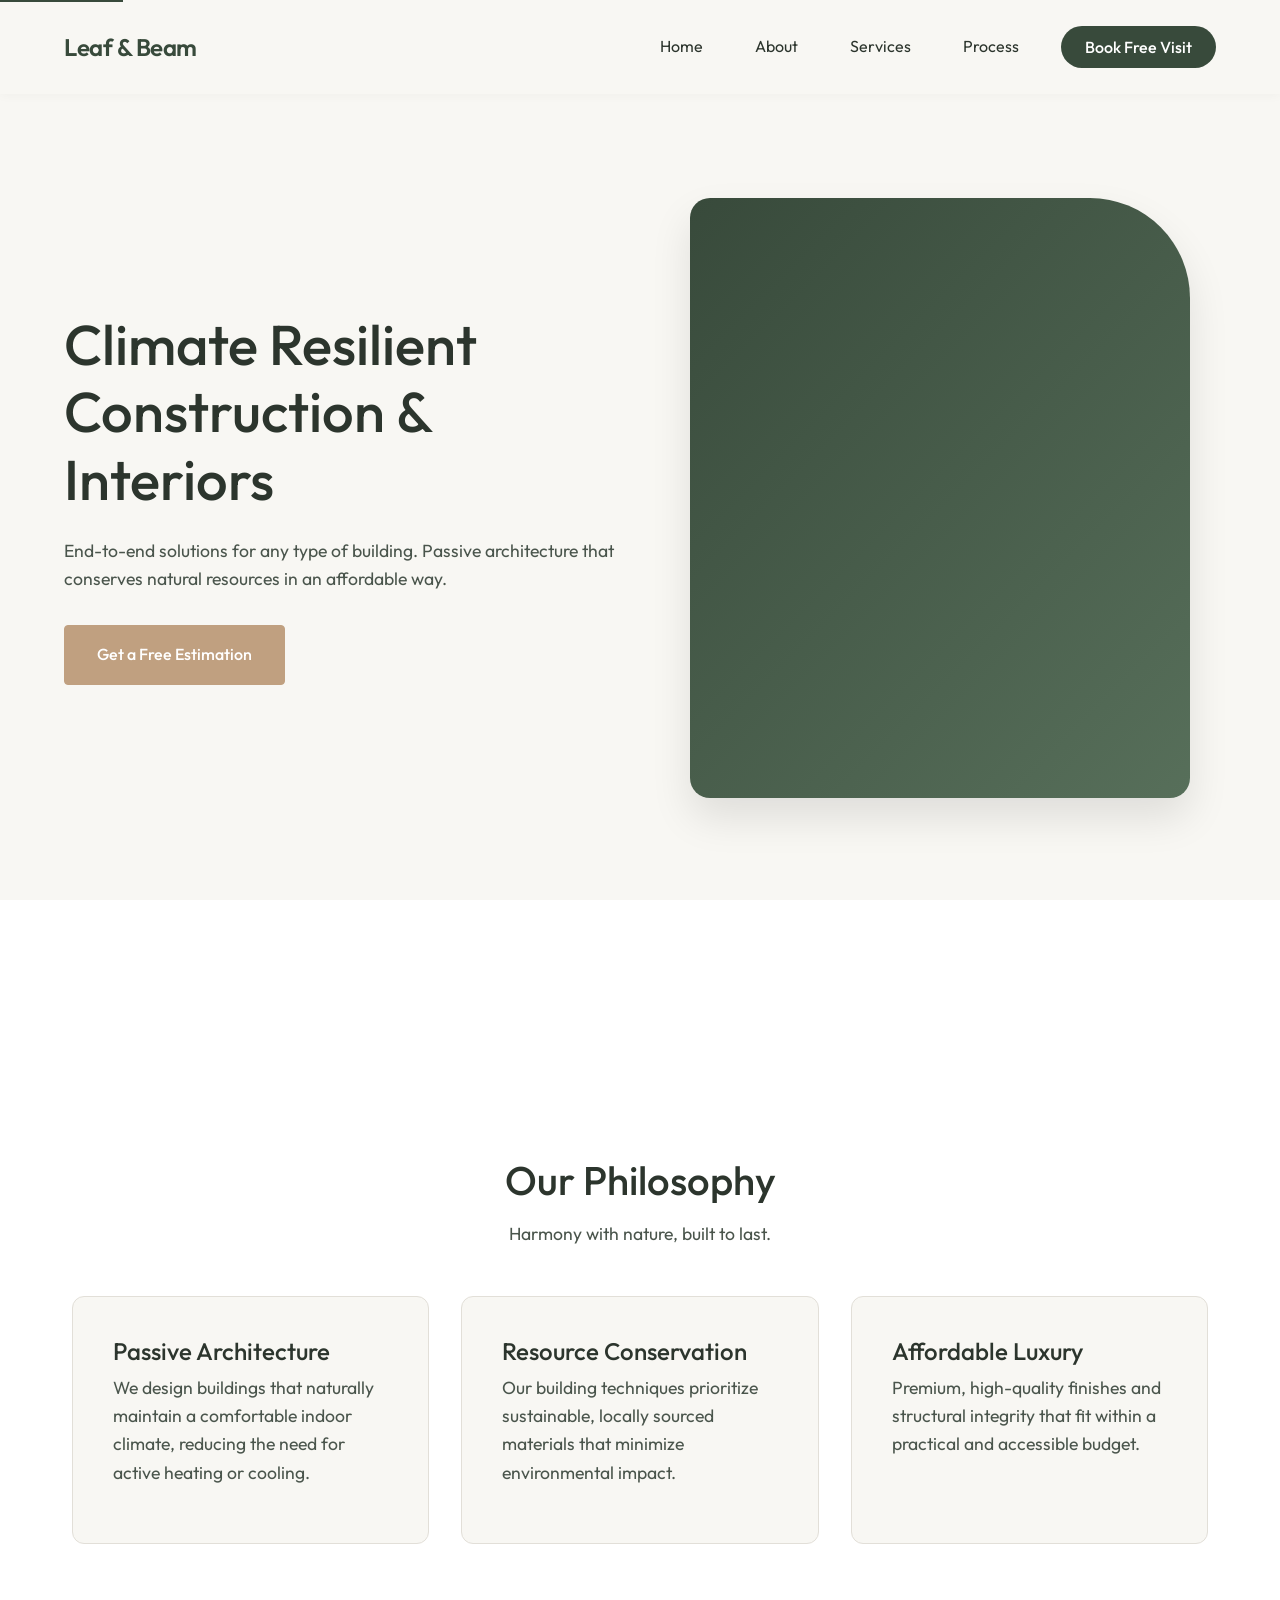
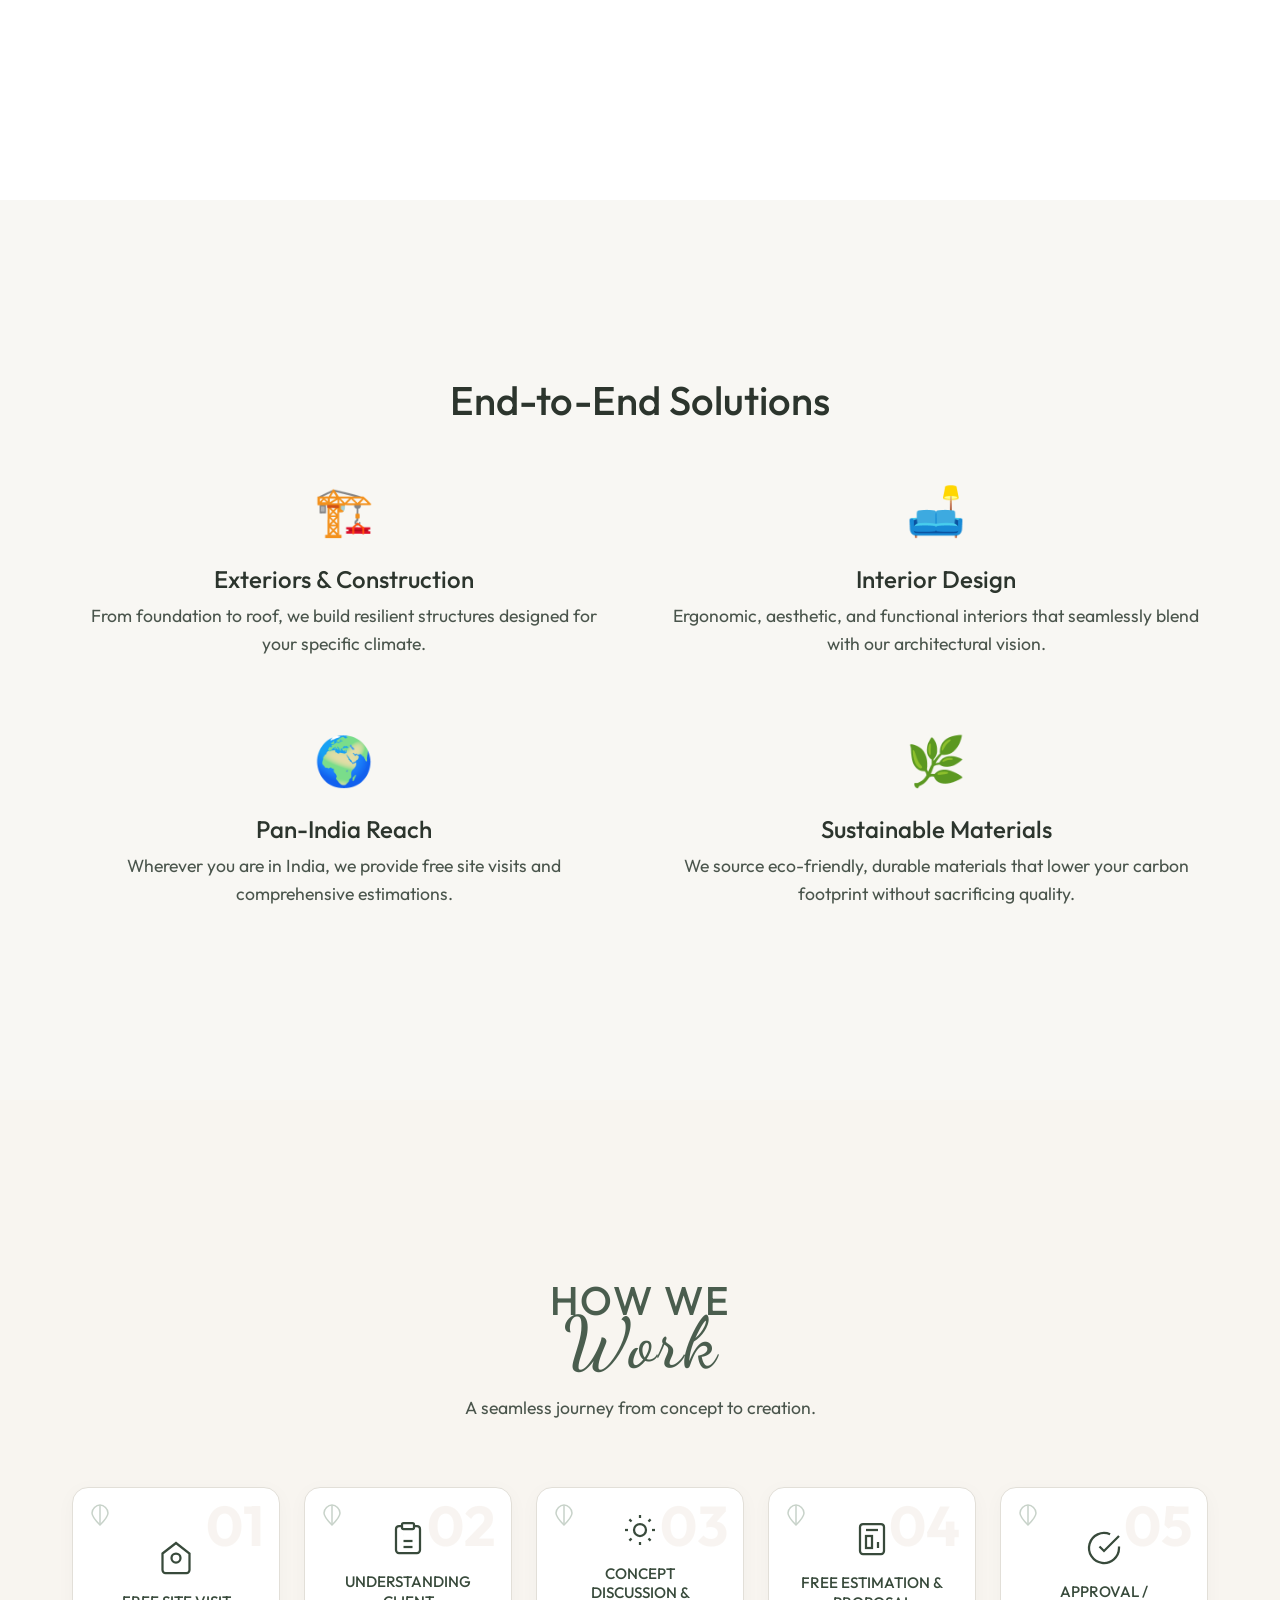
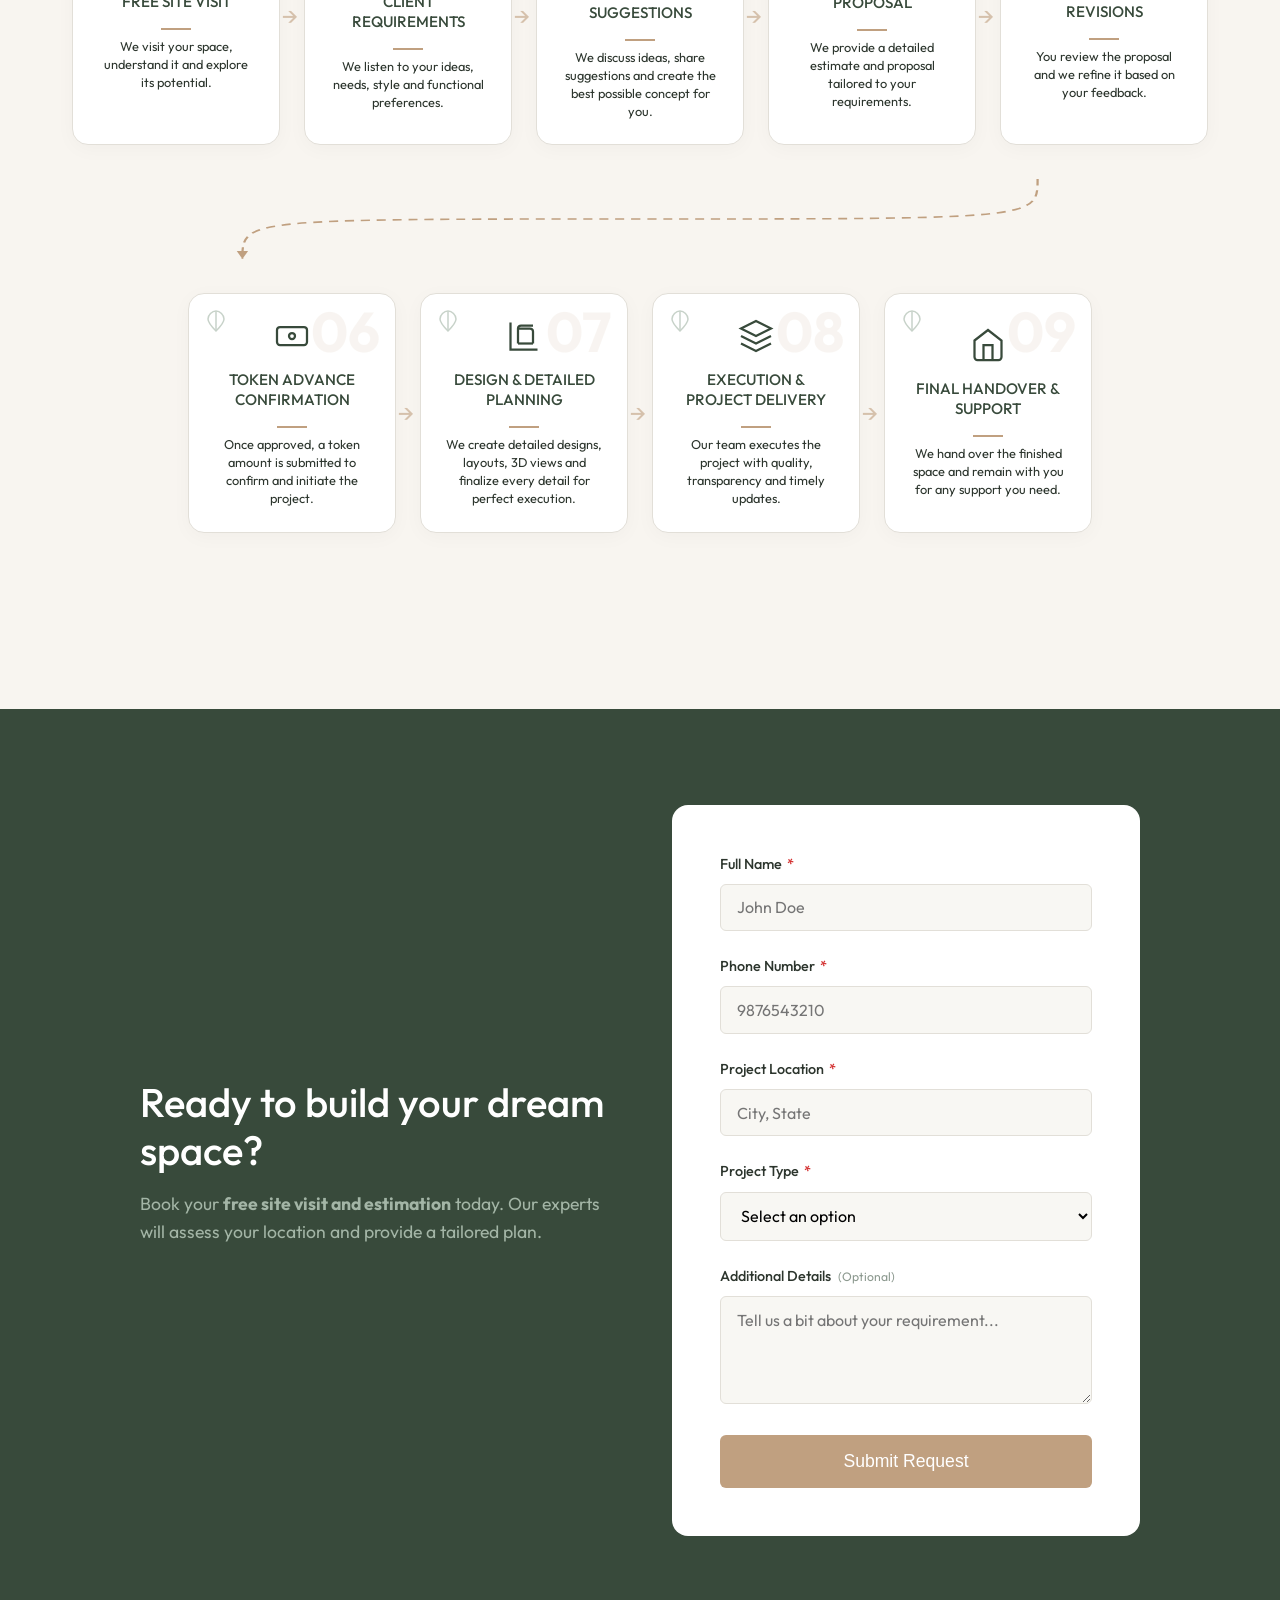
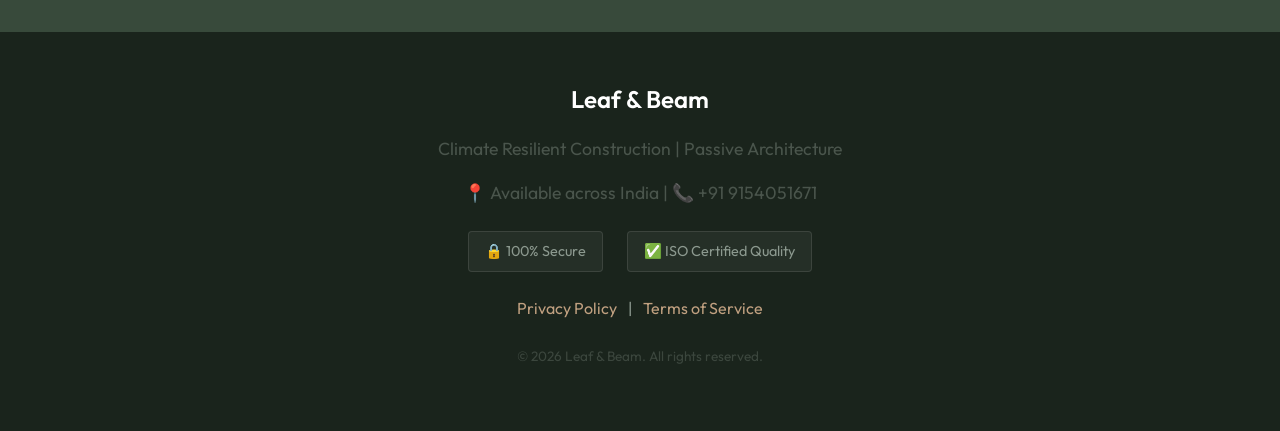
==== index.html @ 2301cd2f "Centered bottom 4 process cards using flex-wrap, restored aesthetic S-curve between rows, and added " ====
<!DOCTYPE html>
<html lang="en">

<head>
    <meta charset="UTF-8">
    <meta name="viewport" content="width=device-width, initial-scale=1.0">
    <meta name="description"
        content="Leaf & Beam - Climate resilient construction and interiors. End-to-end passive architecture solutions.">
    <title>Leaf & Beam </title>
    <link rel="icon" type="image/svg+xml" href="favicon.svg">

    <!-- Performance: Preconnect to fonts and avoid render blocking -->
    <link rel="preconnect" href="https://fonts.googleapis.com">
    <link rel="preconnect" href="https://fonts.gstatic.com" crossorigin>
    <link rel="stylesheet" href="styles.css">
    <link
        href="https://fonts.googleapis.com/css2?family=Outfit:wght@300;400;500;600&family=Dancing+Script:wght@600&display=swap"
        rel="stylesheet">

    <!-- SEO & Performance -->
    <script src="script.js?v=2" defer></script>
</head>

<body>
    <!-- Accessibility: Skip to content -->
    <a href="#main-content" class="skip-link">Skip to content</a>
    <header class="navbar">
        <div class="logo">Leaf & Beam</div>
        <nav>
            <ul class="nav-links">
                <li><a href="#home">Home</a></li>
                <li><a href="#about">About</a></li>
                <li><a href="#services">Services</a></li>
                <li><a href="#process">Process</a></li>
                <li><a href="#contact" class="btn-nav">Book Free Visit</a></li>
            </ul>
            <div class="hamburger" id="hamburger" role="button" aria-label="Toggle navigation menu" tabindex="0"
                aria-expanded="false">
                <span></span>
                <span></span>
                <span></span>
            </div>
        </nav>
    </header>

    <!-- Semantic HTML: main content -->
    <main id="main-content">
        <section id="home" class="hero">
            <div class="hero-content">
                <h1>Climate Resilient <br>Construction & Interiors</h1>
                <p>End-to-end solutions for any type of building. Passive architecture that conserves natural resources
                    in an affordable way.</p>
                <a href="#contact" class="btn-primary">Get a Free Estimation</a>
            </div>
            <div class="hero-image">
                <!-- Accessibility: proper role and aria-label for visual element -->
                <div class="image-placeholder" role="img" aria-label="Modern passive architecture home exterior"></div>
            </div>
        </section>

        <section id="about" class="about">
            <div class="section-container">
                <h2>Our Philosophy</h2>
                <p class="subtitle">Harmony with nature, built to last.</p>
                <div class="about-grid">
                    <div class="about-card">
                        <h3>Passive Architecture</h3>
                        <p>We design buildings that naturally maintain a comfortable indoor climate, reducing the need
                            for active heating or cooling.</p>
                    </div>
                    <div class="about-card">
                        <h3>Resource Conservation</h3>
                        <p>Our building techniques prioritize sustainable, locally sourced materials that minimize
                            environmental impact.</p>
                    </div>
                    <div class="about-card">
                        <h3>Affordable Luxury</h3>
                        <p>Premium, high-quality finishes and structural integrity that fit within a practical and
                            accessible budget.</p>
                    </div>
                </div>
            </div>
        </section>

        <section id="services" class="services">
            <div class="section-container">
                <h2>End-to-End Solutions</h2>
                <div class="services-list">
                    <div class="service-item">
                        <span class="service-icon">🏗️</span>
                        <h3>Exteriors & Construction</h3>
                        <p>From foundation to roof, we build resilient structures designed for your specific climate.
                        </p>
                    </div>
                    <div class="service-item">
                        <span class="service-icon">🛋️</span>
                        <h3>Interior Design</h3>
                        <p>Ergonomic, aesthetic, and functional interiors that seamlessly blend with our architectural
                            vision.</p>
                    </div>
                    <div class="service-item">
                        <span class="service-icon">🌍</span>
                        <h3>Pan-India Reach</h3>
                        <p>Wherever you are in India, we provide free site visits and comprehensive estimations.</p>
                    </div>
                    <div class="service-item">
                        <span class="service-icon">🌿</span>
                        <h3>Sustainable Materials</h3>
                        <p>We source eco-friendly, durable materials that lower your carbon footprint without
                            sacrificing quality.</p>
                    </div>
                </div>
            </div>
        </section>

        <section id="process" class="process">
            <div class="section-container">
                <div class="process-header">
                    <h2>HOW WE <span class="script-font">Work</span></h2>
                    <p class="subtitle">A seamless journey from concept to creation.</p>
                </div>

                <div class="process-grid">
                        <div class="process-card">
                            <div class="process-number">01</div>
                            <svg class="process-icon-svg" viewBox="0 0 24 24" fill="none" stroke="currentColor"
                                stroke-width="1.5">
                                <path d="M3 9l9-7 9 7v11a2 2 0 0 1-2 2H5a2 2 0 0 1-2-2z"></path>
                                <circle cx="12" cy="12" r="3"></circle>
                            </svg>
                            <h3>FREE SITE VISIT</h3>
                            <div class="process-divider"></div>
                            <p>We visit your space, understand it and explore its potential.</p>
                        </div>
                        <div class="process-card">
                            <div class="process-number">02</div>
                            <svg class="process-icon-svg" viewBox="0 0 24 24" fill="none" stroke="currentColor"
                                stroke-width="1.5">
                                <path d="M16 4h2a2 2 0 0 1 2 2v14a2 2 0 0 1-2 2H6a2 2 0 0 1-2-2V6a2 2 0 0 1 2-2h2">
                                </path>
                                <rect x="8" y="2" width="8" height="4" rx="1" ry="1"></rect>
                                <path d="M9 14h6"></path>
                                <path d="M9 18h6"></path>
                                <path d="M9 10h.01"></path>
                            </svg>
                            <h3>UNDERSTANDING CLIENT REQUIREMENTS</h3>
                            <div class="process-divider"></div>
                            <p>We listen to your ideas, needs, style and functional preferences.</p>
                        </div>
                        <div class="process-card">
                            <div class="process-number">03</div>
                            <svg class="process-icon-svg" viewBox="0 0 24 24" fill="none" stroke="currentColor"
                                stroke-width="1.5">
                                <circle cx="12" cy="12" r="4"></circle>
                                <path d="M12 2v2"></path>
                                <path d="M12 20v2"></path>
                                <path d="M4.93 4.93l1.41 1.41"></path>
                                <path d="M17.66 17.66l1.41 1.41"></path>
                                <path d="M2 12h2"></path>
                                <path d="M20 12h2"></path>
                                <path d="M6.34 17.66l-1.41 1.41"></path>
                                <path d="M19.07 4.93l-1.41 1.41"></path>
                            </svg>
                            <h3>CONCEPT DISCUSSION & SUGGESTIONS</h3>
                            <div class="process-divider"></div>
                            <p>We discuss ideas, share suggestions and create the best possible concept for you.</p>
                        </div>
                        <div class="process-card">
                            <div class="process-number">04</div>
                            <svg class="process-icon-svg" viewBox="0 0 24 24" fill="none" stroke="currentColor"
                                stroke-width="1.5">
                                <rect x="4" y="2" width="16" height="20" rx="2" ry="2"></rect>
                                <line x1="8" y1="6" x2="16" y2="6"></line>
                                <line x1="16" y1="14" x2="16" y2="18"></line>
                                <rect x="8" y="10" width="4" height="8"></rect>
                            </svg>
                            <h3>FREE ESTIMATION & PROPOSAL</h3>
                            <div class="process-divider"></div>
                            <p>We provide a detailed estimate and proposal tailored to your requirements.</p>
                        </div>
                        <div class="process-card">
                            <div class="process-number">05</div>
                            <svg class="process-icon-svg" viewBox="0 0 24 24" fill="none" stroke="currentColor"
                                stroke-width="1.5">
                                <path d="M22 11.08V12a10 10 0 1 1-5.93-9.14"></path>
                                <polyline points="22 4 12 14.01 9 11.01"></polyline>
                            </svg>
                            <h3>APPROVAL / REVISIONS</h3>
                            <div class="process-divider"></div>
                            <p>You review the proposal and we refine it based on your feedback.</p>
                        </div>
                        
                        <!-- Aesthetic Connection Line from Card 5 to Card 6 -->
                        <div class="process-connection">
                            <svg class="s-curve-svg" viewBox="0 0 1000 100" preserveAspectRatio="none">
                                <path d="M850,0 C850,50 850,50 500,50 C150,50 150,50 150,100" fill="none" stroke="var(--accent-color)" stroke-width="2" stroke-dasharray="8,6" />
                                <polygon points="145,90 155,90 150,100" fill="var(--accent-color)"/>
                            </svg>
                        </div>

                        <div class="process-card">
                            <div class="process-number">06</div>
                            <svg class="process-icon-svg" viewBox="0 0 24 24" fill="none" stroke="currentColor"
                                stroke-width="1.5">
                                <rect x="2" y="6" width="20" height="12" rx="2"></rect>
                                <circle cx="12" cy="12" r="2"></circle>
                                <path d="M6 12h.01M18 12h.01"></path>
                            </svg>
                            <h3>TOKEN ADVANCE CONFIRMATION</h3>
                            <div class="process-divider"></div>
                            <p>Once approved, a token amount is submitted to confirm and initiate the project.</p>
                        </div>
                        <div class="process-card">
                            <div class="process-number">07</div>
                            <svg class="process-icon-svg" viewBox="0 0 24 24" fill="none" stroke="currentColor"
                                stroke-width="1.5">
                                <path d="M3 3v18h18"></path>
                                <path d="M18 17V9a2 2 0 0 0-2-2H8"></path>
                                <path d="M8 17V7a2 2 0 0 1 2-2h8"></path>
                                <line x1="8" y1="17" x2="18" y2="17"></line>
                            </svg>
                            <h3>DESIGN & DETAILED PLANNING</h3>
                            <div class="process-divider"></div>
                            <p>We create detailed designs, layouts, 3D views and finalize every detail for perfect
                                execution.</p>
                        </div>
                        <div class="process-card">
                            <div class="process-number">08</div>
                            <svg class="process-icon-svg" viewBox="0 0 24 24" fill="none" stroke="currentColor"
                                stroke-width="1.5">
                                <polygon points="12 2 2 7 12 12 22 7 12 2"></polygon>
                                <polyline points="2 17 12 22 22 17"></polyline>
                                <polyline points="2 12 12 17 22 12"></polyline>
                            </svg>
                            <h3>EXECUTION & PROJECT DELIVERY</h3>
                            <div class="process-divider"></div>
                            <p>Our team executes the project with quality, transparency and timely updates.</p>
                        </div>
                        <div class="process-card">
                            <div class="process-number">09</div>
                            <svg class="process-icon-svg" viewBox="0 0 24 24" fill="none" stroke="currentColor"
                                stroke-width="1.5">
                                <path d="M3 9l9-7 9 7v11a2 2 0 0 1-2 2H5a2 2 0 0 1-2-2z"></path>
                                <path d="M9 22V12h6v10"></path>
                            </svg>
                            <h3>FINAL HANDOVER & SUPPORT</h3>
                            <div class="process-divider"></div>
                            <p>We hand over the finished space and remain with you for any support you need.</p>
                        </div>
                </div>
            </div>
        </section>

        <section id="contact" class="contact">
            <div class="contact-container">
                <div class="contact-text">
                    <h2>Ready to build your dream space?</h2>
                    <p>Book your <strong>free site visit and estimation</strong> today. Our experts will assess your
                        location and provide a tailored plan.</p>
                </div>
                <div class="contact-form-wrapper">
                    <form id="leadForm" class="lead-form">
                        <div class="form-group">
                            <label for="name">Full Name <span class="required">*</span></label>
                            <input type="text" id="name" name="name" required minlength="2" pattern="^[A-Za-z\s]+$"
                                title="Name should contain only letters and spaces" placeholder="John Doe"
                                autocomplete="name">
                        </div>
                        <div class="form-group">
                            <label for="phone">Phone Number <span class="required">*</span></label>
                            <input type="tel" id="phone" name="phone" required pattern="^[0-9]{10}$" maxlength="10"
                                title="Please enter a valid 10-digit phone number" placeholder="9876543210"
                                autocomplete="tel">
                        </div>
                        <div class="form-group">
                            <label for="location">Project Location <span class="required">*</span></label>
                            <input type="text" id="location" name="location" required minlength="2"
                                title="Location should be at least 2 characters long" placeholder="City, State"
                                autocomplete="address-level2">
                        </div>
                        <div class="form-group">
                            <label for="projectType">Project Type <span class="required">*</span></label>
                            <select id="projectType" name="projectType" required>
                                <option value="">Select an option</option>
                                <option value="Residential Construction">Residential Construction</option>
                                <option value="Commercial Construction">Commercial Construction</option>
                                <option value="Interiors">Interiors</option>
                                <option value="End-to-End (Both)">End-to-End (Both)</option>
                            </select>
                        </div>
                        <div class="form-group">
                            <label for="message">Additional Details <span class="optional">(Optional)</span></label>
                            <textarea id="message" name="message" rows="4"
                                placeholder="Tell us a bit about your requirement..."></textarea>
                        </div>
                        <button type="submit" class="btn-submit" id="submitBtn">Submit Request</button>
                        <p id="formMessage" class="form-message"></p>
                    </form>
                </div>
            </div>
        </section>

    </main>

    <footer>
        <div class="footer-content">
            <div class="footer-logo">Leaf & Beam</div>
            <p>Climate Resilient Construction | Passive Architecture</p>
            <div class="footer-contact">
                <p>📍 Available across India | 📞 +91 9154051671</p>
            </div>
            <div class="trust-badges">
                <span title="SSL Secure">🔒 100% Secure</span>
                <span title="Guaranteed Quality">✅ ISO Certified Quality</span>
            </div>
            <div class="footer-links">
                <a href="/privacy-policy">Privacy Policy</a> |
                <a href="/terms-of-service">Terms of Service</a>
            </div>
            <p class="copyright">&copy; 2026 Leaf & Beam. All rights reserved.</p>
        </div>
    </footer>
</body>

</html>
---- styles.css ----
:root {
    --bg-color: #F8F7F3;
    --text-color: #2C352D;
    --primary-color: #384A3B;
    --accent-color: #C0A080;
    --white: #FFFFFF;
    --border-color: #E2DFD8;
    --transition: all 0.3s ease;
}

* {
    margin: 0;
    padding: 0;
    box-sizing: border-box;
}

html {
    scroll-behavior: smooth;
}

body {
    font-family: 'Outfit', sans-serif;
    background-color: var(--bg-color);
    color: var(--text-color);
    line-height: 1.6;
}

/* Typography */
h1,
h2,
h3 {
    font-weight: 500;
    line-height: 1.2;
}

h1 {
    font-size: 3.5rem;
    margin-bottom: 1.5rem;
}

h2 {
    font-size: 2.5rem;
    margin-bottom: 1rem;
    text-align: center;
}

h3 {
    font-size: 1.5rem;
    margin-bottom: 0.5rem;
}

p {
    margin-bottom: 1rem;
    font-size: 1.1rem;
    color: #4A554C;
}

a {
    text-decoration: none;
    color: var(--text-color);
    transition: var(--transition);
}

/* Layout */
.section-container {
    max-width: 1200px;
    width: 100%;
    margin: 0 auto;
    padding: 5rem 2rem;
}

/* Navbar */
.navbar {
    display: flex;
    justify-content: space-between;
    align-items: center;
    padding: 1.5rem 5%;
    background-color: rgba(248, 247, 243, 0.95);
    backdrop-filter: blur(10px);
    position: fixed;
    top: 0;
    width: 100%;
    z-index: 1000;
    box-shadow: 0 2px 10px rgba(0, 0, 0, 0.03);
}

.logo {
    font-size: 1.5rem;
    font-weight: 600;
    letter-spacing: -0.5px;
    color: var(--primary-color);
}

.nav-links {
    display: flex;
    list-style: none;
    gap: 2rem;
    align-items: center;
}

.nav-links a:hover {
    color: var(--accent-color);
}

.btn-nav {
    background-color: var(--primary-color);
    color: var(--white) !important;
    padding: 0.8rem 1.5rem !important;
    border-radius: 30px;
    font-weight: 500;
    display: inline-flex;
    align-items: center;
    justify-content: center;
    box-sizing: border-box;
    line-height: 1;
}

.btn-nav:hover {
    background-color: var(--text-color);
}

.hamburger {
    display: none;
    cursor: pointer;
    flex-direction: column;
    gap: 5px;
}

.hamburger span {
    width: 25px;
    height: 2px;
    background-color: var(--primary-color);
    transition: var(--transition);
}

/* Hero Section */
.hero {
    display: flex;
    align-items: center;
    justify-content: space-between;
    min-height: 100vh;
    padding: 6rem 5% 0;
    max-width: 1400px;
    margin: 0 auto;
}

.hero-content {
    flex: 1;
    padding-right: 3rem;
}

.btn-primary {
    display: inline-block;
    background-color: var(--accent-color);
    color: var(--white);
    padding: 1rem 2rem;
    border-radius: 4px;
    font-weight: 500;
    margin-top: 1rem;
    border: 1px solid var(--accent-color);
}

.btn-primary:hover {
    background-color: transparent;
    color: var(--accent-color);
}

.hero-image {
    flex: 1;
    display: flex;
    justify-content: center;
}

.image-placeholder {
    width: 100%;
    max-width: 500px;
    height: 600px;
    background: linear-gradient(135deg, var(--primary-color), #576F5A);
    border-radius: 20px 100px 20px 20px;
    box-shadow: 0 20px 40px rgba(0, 0, 0, 0.1);
    position: relative;
    overflow: hidden;
}

.image-placeholder::after {
    content: '';
    position: absolute;
    top: 0;
    left: 0;
    right: 0;
    bottom: 0;
    background-image: url('https://images.unsplash.com/photo-1600585154340-be6161a56a0c?ixlib=rb-4.0.3&auto=format&fit=crop&w=800&q=80');
    background-size: cover;
    background-position: center;
    opacity: 0.8;
    mix-blend-mode: overlay;
}

/* About */
.about {
    background-color: var(--white);
    min-height: 100vh;
    display: flex;
    flex-direction: column;
    justify-content: center;
}

.subtitle {
    text-align: center;
    margin-bottom: 3rem;
}

.about-grid {
    display: grid;
    grid-template-columns: repeat(auto-fit, minmax(300px, 1fr));
    gap: 2rem;
}

.about-card {
    padding: 2.5rem;
    background-color: var(--bg-color);
    border-radius: 12px;
    border: 1px solid var(--border-color);
    transition: transform 0.3s ease;
}

.about-card:hover {
    transform: translateY(-5px);
    box-shadow: 0 10px 30px rgba(0, 0, 0, 0.05);
}

/* Services */
.services {
    min-height: 100vh;
    display: flex;
    flex-direction: column;
    justify-content: center;
}

.services-list {
    display: grid;
    grid-template-columns: repeat(2, 1fr);
    gap: 3rem;
    margin-top: 3rem;
}

.service-item {
    text-align: center;
}

.service-icon {
    font-size: 3rem;
    display: block;
    margin-bottom: 1rem;
}

/* Process Section */
.process {
    background-color: #F8F5F0;
    padding: 6rem 0;
}

.process-header {
    text-align: center;
    margin-bottom: 4rem;
}

.process-header h2 {
    font-size: 2.5rem;
    color: #4A5D4E;
    text-transform: uppercase;
    letter-spacing: 2px;
    margin-bottom: 0.5rem;
}

.script-font {
    font-family: 'Dancing Script', cursive;
    font-size: 4.5rem;
    color: #4A5D4E;
    text-transform: none;
    display: block;
    margin-top: -1.5rem;
}


.process-grid {
    display: flex;
    flex-wrap: wrap;
    justify-content: center;
    gap: 1.5rem;
    width: 100%;
}

.process-card {
    flex: 0 0 calc(20% - 1.2rem);
    aspect-ratio: 1 / 1;
    display: flex;
    flex-direction: column;
    align-items: center;
    justify-content: center;
    padding: 1.5rem;
    background-color: var(--white);
    border-radius: 16px;
    border: 1px solid var(--border-color);
    box-shadow: 0 4px 20px rgba(0, 0, 0, 0.03);
    transition: transform 0.3s ease, box-shadow 0.3s ease;
    text-align: center;
    position: relative;
    overflow: visible;
}

/* Decorative Leaf Branding on Cards */
.process-card::before {
    content: '';
    position: absolute;
    top: 15px;
    left: 15px;
    width: 24px;
    height: 24px;
    background-image: url('data:image/svg+xml;utf8,<svg viewBox="0 0 24 24" fill="none" stroke="%23A3B5A6" stroke-width="1.5" xmlns="http://www.w3.org/2000/svg"><path d="M12 2L12 22"/><path d="M12 2C8 2 4 6 4 10C4 14 12 22 12 22C12 22 20 14 20 10C20 6 16 2 12 2Z"/></svg>');
    opacity: 0.6;
    z-index: 0;
}

/* Connection S-Curve */
.process-connection {
    flex: 0 0 100%;
    height: 80px;
    margin: 10px 0;
}

.s-curve-svg {
    width: 100%;
    height: 100%;
    display: block;
}

/* Elegant right arrows between horizontal cards */
.process-card:not(:nth-child(5)):not(:last-child)::after {
    content: '→';
    position: absolute;
    top: 50%;
    right: -1.2rem;
    transform: translateY(-50%);
    color: var(--accent-color);
    font-size: 1.5rem;
    z-index: 2;
    opacity: 0.6;
}

.process-card:hover {
    transform: translateY(-5px);
    box-shadow: 0 10px 30px rgba(0, 0, 0, 0.05);
}

.process-number {
    position: absolute;
    top: 10px;
    right: 15px;
    font-size: 3.5rem;
    font-weight: 700;
    color: var(--accent-color);
    opacity: 0.1;
    line-height: 1;
    z-index: 0;
}

.process-icon-svg {
    width: 36px;
    height: 36px;
    color: var(--primary-color);
    margin-bottom: 1rem;
    position: relative;
    z-index: 1;
}

.process-card h3 {
    font-size: 0.95rem;
    margin-bottom: 0.5rem;
    color: var(--primary-color);
    position: relative;
    z-index: 1;
    line-height: 1.3;
}

.process-divider {
    width: 30px;
    height: 2px;
    background-color: var(--accent-color);
    margin: 0.5rem 0;
    position: relative;
    z-index: 1;
}

.process-card p {
    font-size: 0.8rem;
    color: var(--text-color);
    margin-bottom: 0;
    position: relative;
    z-index: 1;
    line-height: 1.4;
}

.process-card:hover {
    transform: translateY(-5px);
    background-color: rgba(255, 255, 255, 0.6);
}


/* Contact */
.contact {
    background-color: var(--primary-color);
    color: var(--white);
    padding: 6rem 2rem;
    min-height: 100vh;
    display: flex;
    flex-direction: column;
    justify-content: center;
}

.contact h2 {
    color: var(--white);
    text-align: left;
}

.contact p {
    color: #A3B5A6;
}

.contact-container {
    max-width: 1000px;
    margin: 0 auto;
    display: grid;
    grid-template-columns: 1fr 1fr;
    gap: 4rem;
    align-items: center;
}

.contact-form-wrapper {
    background-color: var(--white);
    padding: 3rem;
    border-radius: 16px;
    color: var(--text-color);
}

.form-group {
    margin-bottom: 1.5rem;
}

label {
    display: block;
    margin-bottom: 0.5rem;
    font-size: 0.9rem;
    font-weight: 500;
}

.required {
    color: #D32F2F;
    margin-left: 2px;
}

.optional {
    color: #8C998F;
    font-size: 0.85em;
    font-weight: 400;
    margin-left: 4px;
}

input,
select,
textarea {
    width: 100%;
    padding: 0.8rem 1rem;
    border: 1px solid var(--border-color);
    border-radius: 6px;
    font-family: inherit;
    font-size: 1rem;
    background-color: var(--bg-color);
    transition: var(--transition);
}

input:focus,
select:focus,
textarea:focus {
    outline: none;
    border-color: var(--accent-color);
    box-shadow: 0 0 0 3px rgba(192, 160, 128, 0.2);
}

.btn-submit {
    width: 100%;
    background-color: var(--accent-color);
    color: var(--white);
    padding: 1rem;
    border: none;
    border-radius: 6px;
    font-size: 1.1rem;
    font-weight: 500;
    cursor: pointer;
    transition: var(--transition);
}

.btn-submit:hover {
    background-color: #a88a6d;
}

.form-message {
    margin-top: 1rem;
    text-align: center;
    font-size: 0.9rem;
    display: none;
}

.form-message.success {
    display: block;
    color: #2E7D32;
}

.form-message.error {
    display: block;
    color: #D32F2F;
}

/* Footer */
footer {
    background-color: #1A241C;
    color: #8C998F;
    text-align: center;
    padding: 3rem 2rem;
}

.footer-logo {
    color: var(--white);
    font-size: 1.5rem;
    font-weight: 600;
    margin-bottom: 1rem;
}

/* Responsive */
@media (max-width: 900px) {

    .contact-container,
    .hero {
        grid-template-columns: 1fr;
        flex-direction: column;
    }

    .hero-content {
        padding-right: 0;
        text-align: center;
        margin-bottom: 3rem;
    }

    .hero {
        padding-top: 8rem;
    }

    h1 {
        font-size: 2.8rem;
    }

    .process-row {
        flex-wrap: wrap;
        gap: 3rem;
    }

    .top-row .process-card, .bottom-row .process-card {
        width: 45%;
        max-width: 300px;
    }

    /* Hide horizontal arrows and S-curve on mobile/tablet wrapping */
    .process-card::after, .process-card::before, .s-curve-wrapper {
        display: none !important;
    }

    .image-placeholder {
        display: block;
        width: 100%;
        height: 100px;
        min-height: 100px;
        border-radius: 20px;
        margin-top: 2rem;
    }
}

/* Accessibility: Skip link */
.skip-link {
    position: absolute;
    top: -40px;
    left: 0;
    background: var(--primary-color);
    color: white;
    padding: 8px;
    z-index: 2000;
    transition: top 0.2s ease;
}

.skip-link:focus {
    top: 0;
}

/* Footer Additions */
.footer-contact {
    margin: 1rem 0;
    color: #A3B5A6;
}

.trust-badges {
    margin: 1.5rem 0;
    display: flex;
    justify-content: center;
    gap: 1.5rem;
    font-size: 0.9rem;
}

.trust-badges span {
    background: rgba(255, 255, 255, 0.05);
    padding: 0.5rem 1rem;
    border-radius: 4px;
    border: 1px solid rgba(255, 255, 255, 0.1);
}

.footer-links {
    margin-bottom: 1.5rem;
}

.footer-links a {
    color: var(--accent-color);
    margin: 0 0.5rem;
}

.footer-links a:hover {
    text-decoration: underline;
}

.copyright {
    font-size: 0.85rem;
    opacity: 0.7;
}

/* Ensure minimum touch target for nav links */
.nav-links a {
    padding: 10px;
    /* Provides > 44px touch target when combined with text */
    display: inline-block;
}

@media (max-width: 768px) {
    .services-list {
        grid-template-columns: 1fr;
    }

    .nav-links {
        display: none;
        flex-direction: column;
        position: absolute;
        top: 100%;
        left: 0;
        width: 100%;
        background-color: var(--white);
        padding: 2rem 0;
        box-shadow: 0 10px 10px rgba(0, 0, 0, 0.05);
    }

    .nav-links.active {
        display: flex;
    }

    .hamburger {
        display: flex;
    }

    .process-grid {
        flex-direction: column;
        align-items: center;
    }

    .process-card {
        flex: 0 0 auto;
        width: 100%;
        max-width: 400px;
        aspect-ratio: auto;
        padding: 2rem;
    }

    .process-card::after, .process-connection {
        display: none;
    }
}
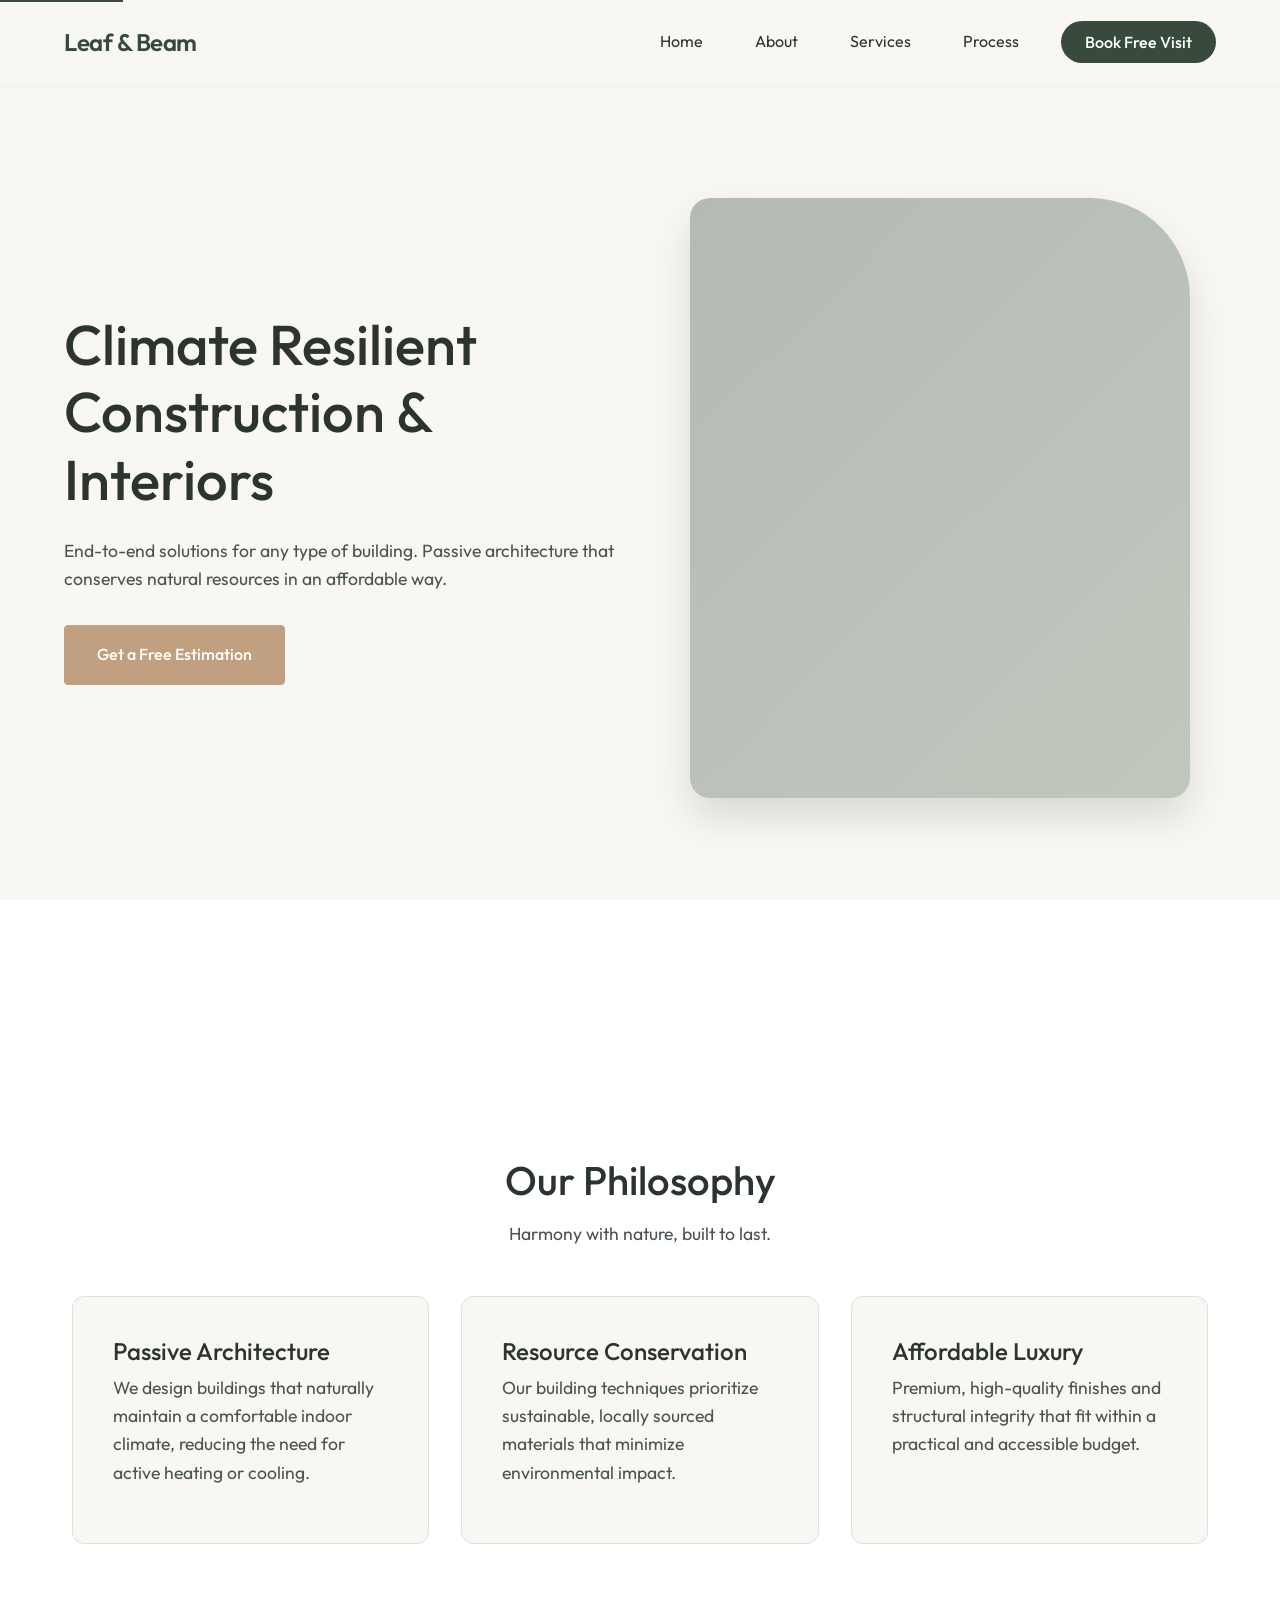
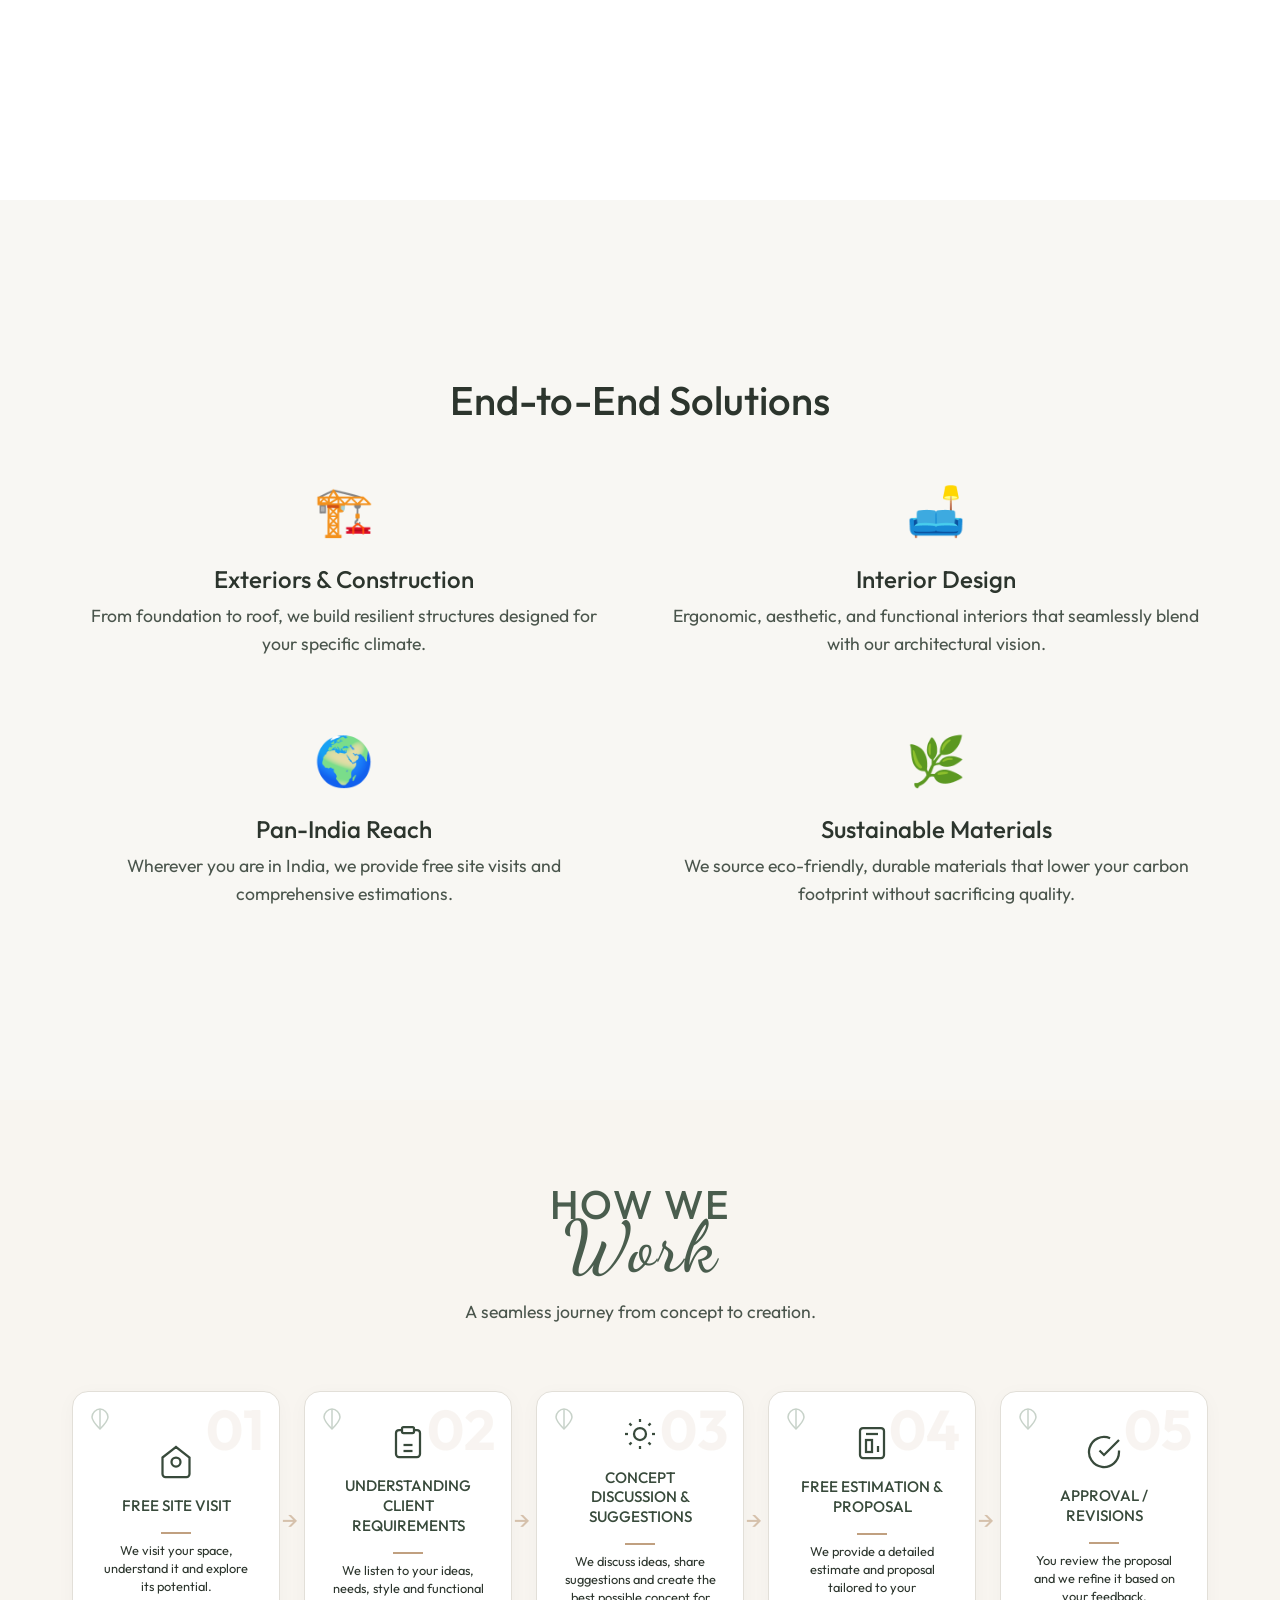
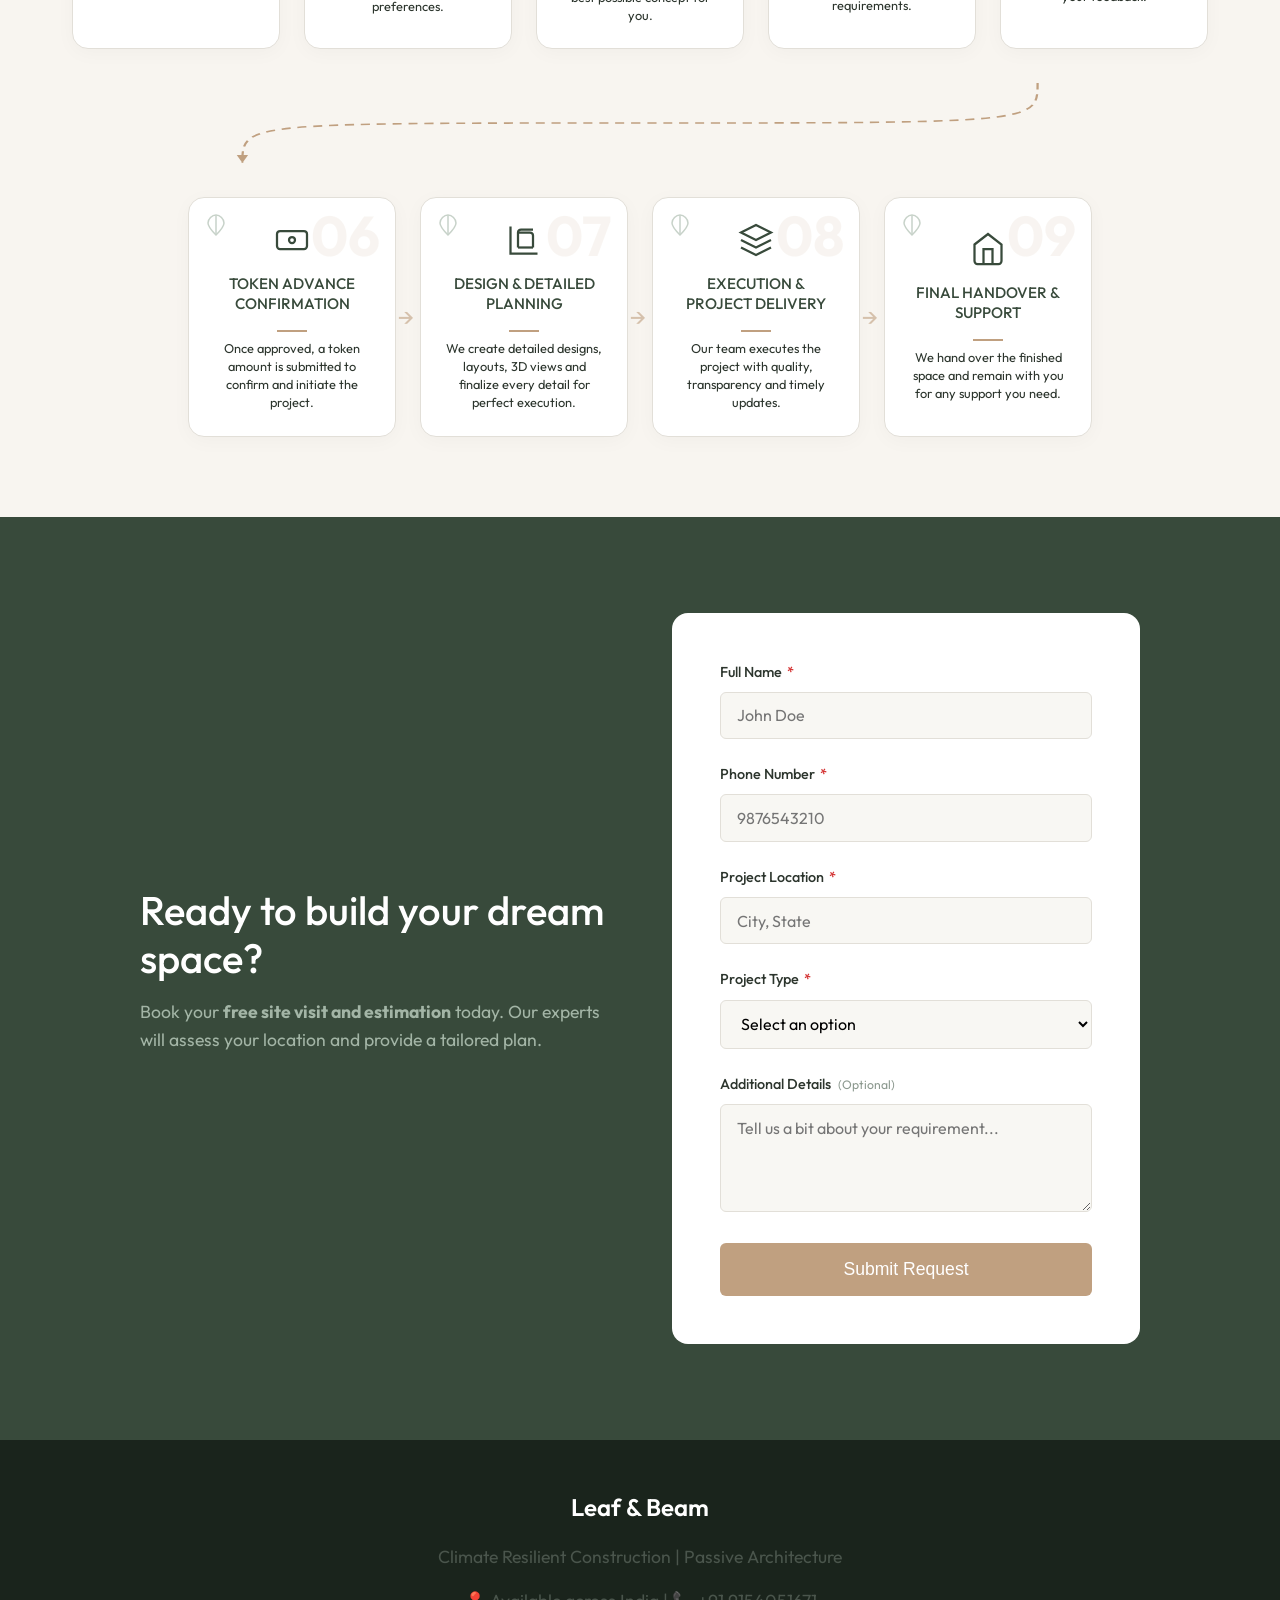
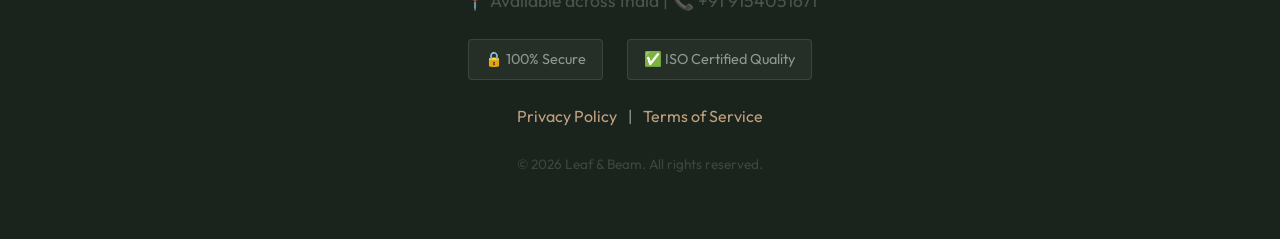
==== commit 2381c393: "Fix mobile responsiveness, hero image rendering, full-height sections, and 2K/4K high-res monitor sc" ====
--- a/index.html
+++ b/index.html
@@ -12,7 +12,7 @@
     <!-- Performance: Preconnect to fonts and avoid render blocking -->
     <link rel="preconnect" href="https://fonts.googleapis.com">
     <link rel="preconnect" href="https://fonts.gstatic.com" crossorigin>
-    <link rel="stylesheet" href="styles.css">
+    <link rel="stylesheet" href="styles.css?v=3">
     <link
         href="https://fonts.googleapis.com/css2?family=Outfit:wght@300;400;500;600&family=Dancing+Script:wght@600&display=swap"
         rel="stylesheet">
@@ -25,22 +25,24 @@
     <!-- Accessibility: Skip to content -->
     <a href="#main-content" class="skip-link">Skip to content</a>
     <header class="navbar">
-        <div class="logo">Leaf & Beam</div>
-        <nav>
-            <ul class="nav-links">
-                <li><a href="#home">Home</a></li>
-                <li><a href="#about">About</a></li>
-                <li><a href="#services">Services</a></li>
-                <li><a href="#process">Process</a></li>
-                <li><a href="#contact" class="btn-nav">Book Free Visit</a></li>
-            </ul>
-            <div class="hamburger" id="hamburger" role="button" aria-label="Toggle navigation menu" tabindex="0"
-                aria-expanded="false">
-                <span></span>
-                <span></span>
-                <span></span>
-            </div>
-        </nav>
+        <div class="navbar-container">
+            <div class="logo">Leaf & Beam</div>
+            <nav>
+                <ul class="nav-links">
+                    <li><a href="#home">Home</a></li>
+                    <li><a href="#about">About</a></li>
+                    <li><a href="#services">Services</a></li>
+                    <li><a href="#process">Process</a></li>
+                    <li><a href="#contact" class="btn-nav">Book Free Visit</a></li>
+                </ul>
+                <div class="hamburger" id="hamburger" role="button" aria-label="Toggle navigation menu" tabindex="0"
+                    aria-expanded="false">
+                    <span></span>
+                    <span></span>
+                    <span></span>
+                </div>
+            </nav>
+        </div>
     </header>
 
     <!-- Semantic HTML: main content -->
--- a/styles.css
+++ b/styles.css
@@ -18,6 +18,8 @@
     scroll-behavior: smooth;
 }
 
+/* Core Base Styles */
+
 body {
     font-family: 'Outfit', sans-serif;
     background-color: var(--bg-color);
@@ -71,10 +73,6 @@
 
 /* Navbar */
 .navbar {
-    display: flex;
-    justify-content: space-between;
-    align-items: center;
-    padding: 1.5rem 5%;
     background-color: rgba(248, 247, 243, 0.95);
     backdrop-filter: blur(10px);
     position: fixed;
@@ -82,6 +80,17 @@
     width: 100%;
     z-index: 1000;
     box-shadow: 0 2px 10px rgba(0, 0, 0, 0.03);
+    padding: 1.2rem 5%;
+    transition: var(--transition);
+}
+
+.navbar-container {
+    display: flex;
+    justify-content: space-between;
+    align-items: center;
+    width: 100%;
+    max-width: 1400px;
+    margin: 0 auto;
 }
 
 .logo {
@@ -124,6 +133,7 @@
     cursor: pointer;
     flex-direction: column;
     gap: 5px;
+    z-index: 1001;
 }
 
 .hamburger span {
@@ -131,6 +141,21 @@
     height: 2px;
     background-color: var(--primary-color);
     transition: var(--transition);
+    transform-origin: center;
+}
+
+/* Hamburger active transformation (forming an 'X') */
+.hamburger.active span:nth-child(1) {
+    transform: translateY(7px) rotate(45deg);
+}
+
+.hamburger.active span:nth-child(2) {
+    opacity: 0;
+    transform: scaleX(0);
+}
+
+.hamburger.active span:nth-child(3) {
+    transform: translateY(-7px) rotate(-45deg);
 }
 
 /* Hero Section */
@@ -169,31 +194,21 @@
     flex: 1;
     display: flex;
     justify-content: center;
+    width: 100%;
 }
 
 .image-placeholder {
     width: 100%;
     max-width: 500px;
     height: 600px;
-    background: linear-gradient(135deg, var(--primary-color), #576F5A);
+    background-image: linear-gradient(135deg, rgba(56, 74, 59, 0.35), rgba(87, 111, 90, 0.35)), url('https://images.unsplash.com/photo-1600585154340-be6161a56a0c?ixlib=rb-4.0.3&auto=format&fit=crop&w=800&q=80');
+    background-size: cover;
+    background-position: center;
     border-radius: 20px 100px 20px 20px;
-    box-shadow: 0 20px 40px rgba(0, 0, 0, 0.1);
+    box-shadow: 0 20px 40px rgba(0, 0, 0, 0.12);
     position: relative;
     overflow: hidden;
-}
-
-.image-placeholder::after {
-    content: '';
-    position: absolute;
-    top: 0;
-    left: 0;
-    right: 0;
-    bottom: 0;
-    background-image: url('https://images.unsplash.com/photo-1600585154340-be6161a56a0c?ixlib=rb-4.0.3&auto=format&fit=crop&w=800&q=80');
-    background-size: cover;
-    background-position: center;
-    opacity: 0.8;
-    mix-blend-mode: overlay;
+    transition: var(--transition);
 }
 
 /* About */
@@ -203,6 +218,7 @@
     display: flex;
     flex-direction: column;
     justify-content: center;
+    align-items: center;
 }
 
 .subtitle {
@@ -235,6 +251,7 @@
     display: flex;
     flex-direction: column;
     justify-content: center;
+    align-items: center;
 }
 
 .services-list {
@@ -257,7 +274,11 @@
 /* Process Section */
 .process {
     background-color: #F8F5F0;
-    padding: 6rem 0;
+    min-height: 100vh;
+    display: flex;
+    flex-direction: column;
+    justify-content: center;
+    align-items: center;
 }
 
 .process-header {
@@ -416,6 +437,7 @@
     display: flex;
     flex-direction: column;
     justify-content: center;
+    align-items: center;
 }
 
 .contact h2 {
@@ -537,6 +559,39 @@
 }
 
 /* Responsive */
+
+/* Tablet & Smaller Laptops: 769px to 1024px */
+@media (min-width: 769px) and (max-width: 1024px) {
+    .process-card {
+        flex: 0 0 calc(33.333% - 1.2rem);
+        aspect-ratio: 1 / 1;
+    }
+
+    .process-connection {
+        display: none !important;
+    }
+
+    /* Reset arrows to point right */
+    .process-card::after {
+        content: '→' !important;
+        position: absolute !important;
+        top: 50% !important;
+        right: -1.2rem !important;
+        bottom: auto !important;
+        left: auto !important;
+        transform: translateY(-50%) !important;
+        display: block !important;
+    }
+
+    /* Hide arrows on the 3rd column of each row */
+    .process-card:nth-child(3)::after,
+    .process-card:nth-child(7)::after,
+    .process-card:nth-child(10)::after {
+        display: none !important;
+    }
+}
+
+/* Medium Devices (stacked Hero & Contact): max-width: 900px */
 @media (max-width: 900px) {
 
     .contact-container,
@@ -548,39 +603,103 @@
     .hero-content {
         padding-right: 0;
         text-align: center;
-        margin-bottom: 3rem;
+        margin-bottom: 2rem;
     }
 
     .hero {
         padding-top: 8rem;
+        min-height: 100vh;
+        display: flex;
+        flex-direction: column;
+        justify-content: center;
+        align-items: center;
     }
 
     h1 {
         font-size: 2.8rem;
     }
 
-    .process-row {
-        flex-wrap: wrap;
-        gap: 3rem;
-    }
-
-    .top-row .process-card, .bottom-row .process-card {
-        width: 45%;
-        max-width: 300px;
-    }
-
-    /* Hide horizontal arrows and S-curve on mobile/tablet wrapping */
-    .process-card::after, .process-card::before, .s-curve-wrapper {
-        display: none !important;
+    .hero-image {
+        width: 100%;
+        margin-top: 1.5rem;
     }
 
     .image-placeholder {
         display: block;
         width: 100%;
-        height: 100px;
-        min-height: 100px;
-        border-radius: 20px;
-        margin-top: 2rem;
+        max-width: 500px;
+        height: 380px;
+        min-height: 380px;
+        border-radius: 20px 20px 20px 20px;
+        margin: 0 auto;
+    }
+}
+
+/* Small Devices (Mobile & Tablets): max-width: 768px */
+@media (max-width: 768px) {
+    .services-list {
+        grid-template-columns: 1fr;
+        gap: 2rem;
+    }
+
+    .nav-links {
+        display: none;
+        flex-direction: column;
+        position: absolute;
+        top: 100%;
+        left: 0;
+        width: 100%;
+        background-color: var(--white);
+        padding: 2rem 0;
+        box-shadow: 0 10px 10px rgba(0, 0, 0, 0.05);
+        gap: 1.5rem;
+    }
+
+    .nav-links.active {
+        display: flex;
+    }
+
+    .hamburger {
+        display: flex;
+    }
+
+    .process-grid {
+        flex-direction: column;
+        align-items: center;
+        gap: 2.5rem;
+        /* Space to fit downward indicators */
+    }
+
+    .process-card {
+        flex: 0 0 auto;
+        width: 100%;
+        max-width: 400px;
+        aspect-ratio: auto;
+        padding: 2rem;
+    }
+
+    .process-connection {
+        display: none !important;
+    }
+
+    /* Hide horizontal arrows on mobile */
+    .process-card::after {
+        display: none !important;
+    }
+
+    /* Stack arrows pointing downwards */
+    .process-card:not(:last-child)::after {
+        display: block !important;
+        content: '↓' !important;
+        position: absolute !important;
+        bottom: -2.2rem !important;
+        left: 50% !important;
+        right: auto !important;
+        top: auto !important;
+        transform: translateX(-50%) !important;
+        font-size: 1.5rem;
+        color: var(--accent-color);
+        opacity: 0.8;
     }
 }
 
@@ -642,49 +761,59 @@
 /* Ensure minimum touch target for nav links */
 .nav-links a {
     padding: 10px;
-    /* Provides > 44px touch target when combined with text */
     display: inline-block;
 }
 
-@media (max-width: 768px) {
-    .services-list {
-        grid-template-columns: 1fr;
-    }
-
-    .nav-links {
-        display: none;
-        flex-direction: column;
-        position: absolute;
-        top: 100%;
-        left: 0;
-        width: 100%;
-        background-color: var(--white);
-        padding: 2rem 0;
-        box-shadow: 0 10px 10px rgba(0, 0, 0, 0.05);
-    }
-
-    .nav-links.active {
-        display: flex;
-    }
-
-    .hamburger {
-        display: flex;
-    }
-
-    .process-grid {
-        flex-direction: column;
-        align-items: center;
-    }
-
-    .process-card {
-        flex: 0 0 auto;
-        width: 100%;
-        max-width: 400px;
-        aspect-ratio: auto;
-        padding: 2rem;
-    }
-
-    .process-card::after, .process-connection {
-        display: none;
+/* ==========================================================================
+   Ultra-Wide Screens (2K and 4K)
+   ========================================================================== */
+
+/* 2K Screens */
+@media (min-width: 1800px) {
+    html {
+        font-size: 18px;
+        /* Scales layout and fonts up by 12.5% */
+    }
+
+    .section-container,
+    .hero,
+    .navbar-container {
+        max-width: 1600px;
+    }
+
+    .image-placeholder {
+        max-width: 600px;
+        height: 680px;
+    }
+}
+
+/* 4K Screens */
+@media (min-width: 2500px) {
+    html {
+        font-size: 22px;
+        /* Scales layout and fonts up by 37.5% */
+    }
+
+    .section-container,
+    .hero,
+    .navbar-container {
+        max-width: 2000px;
+    }
+
+    .image-placeholder {
+        max-width: 750px;
+        height: 800px;
+    }
+
+    .about-card {
+        padding: 3.5rem;
+    }
+
+    .contact-container {
+        max-width: 1500px;
+    }
+
+    .contact-form-wrapper {
+        padding: 4.5rem;
     }
 }
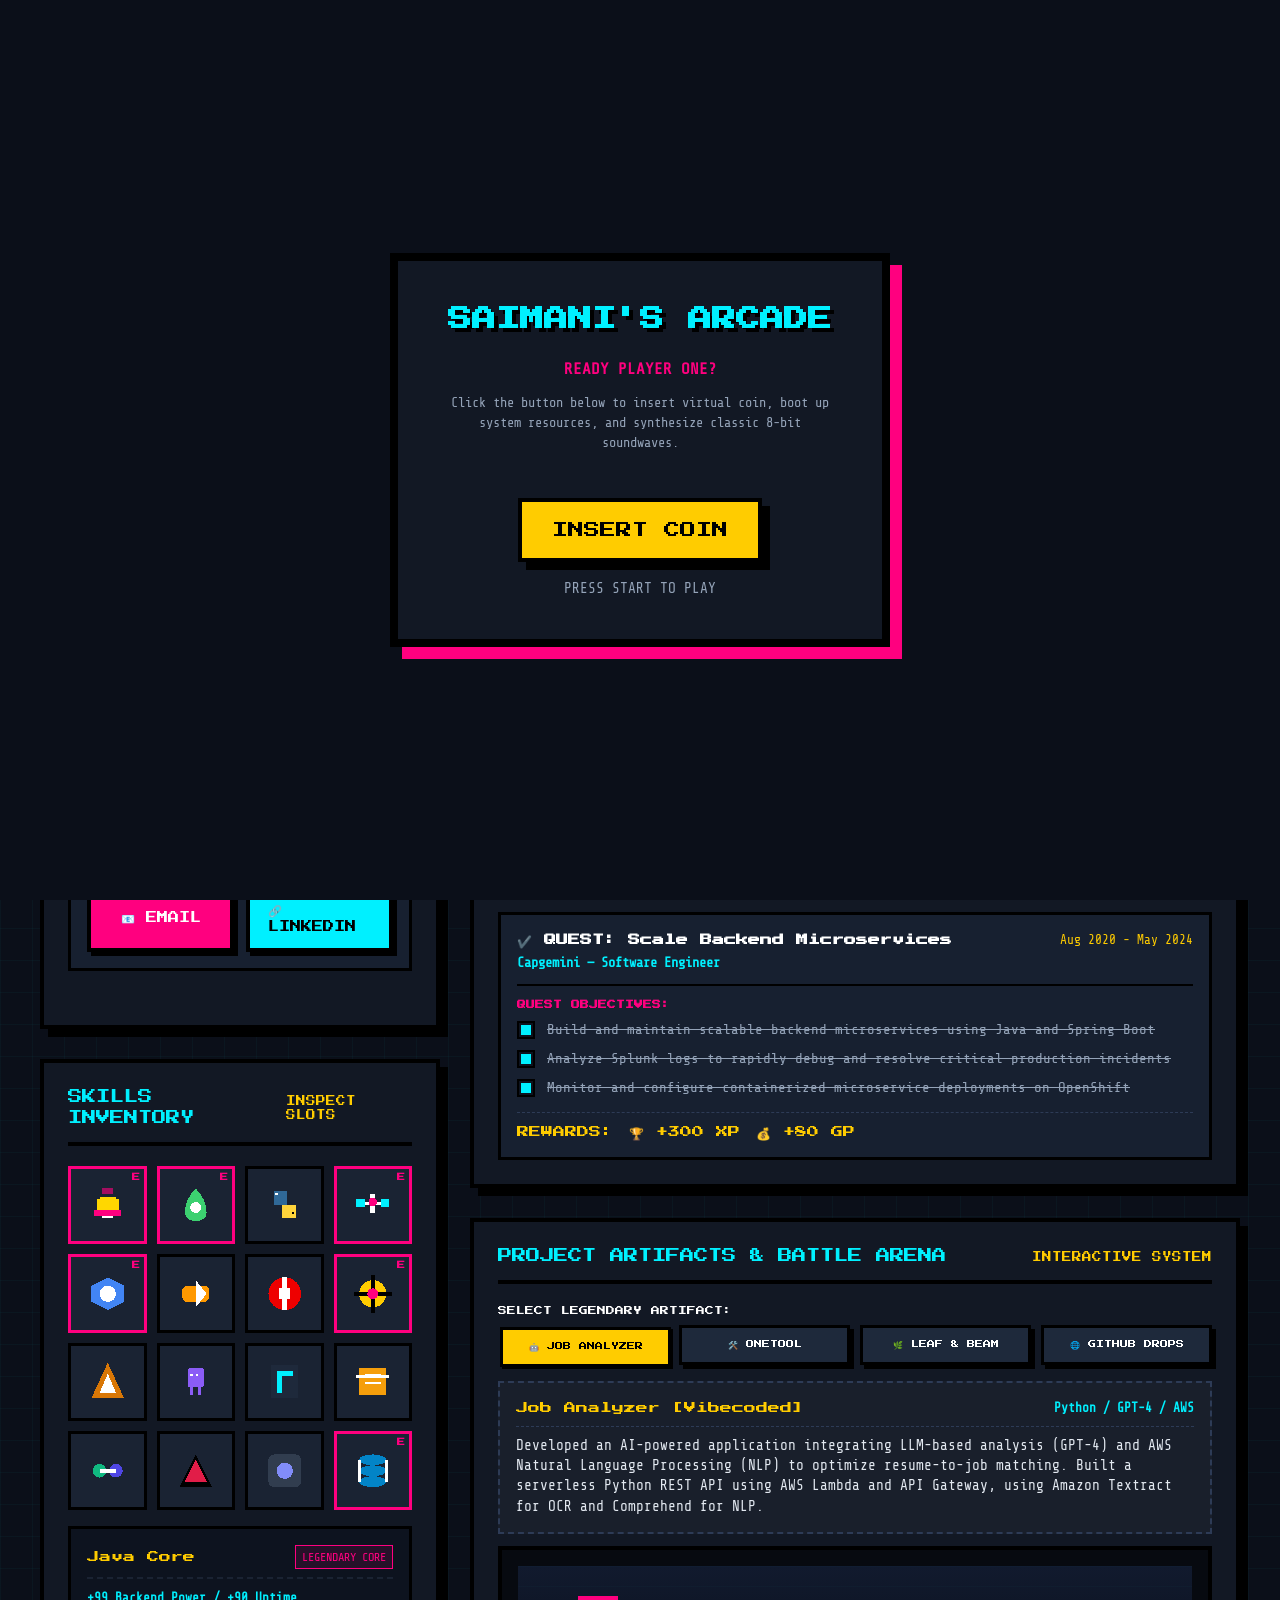
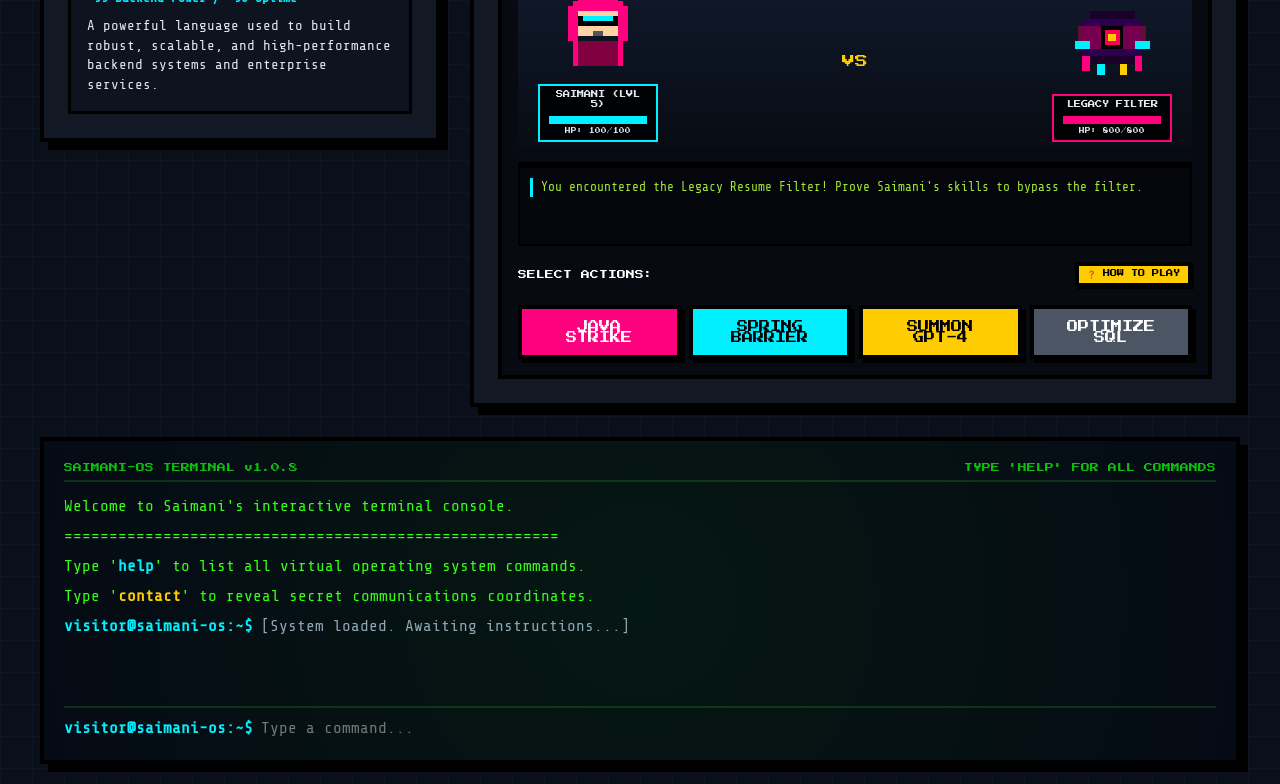
==== commit 19e63e77: "Add files via upload" ====
--- a/index.html
+++ b/index.html
@@ -1,327 +1,2753 @@
 <!DOCTYPE html>
 <html lang="en">
-
 <head>
     <meta charset="UTF-8">
     <meta name="viewport" content="width=device-width, initial-scale=1.0">
-    <meta name="description"
-        content="Leaf & Beam - Climate resilient construction and interiors. End-to-end passive architecture solutions.">
-    <title>Leaf & Beam </title>
-    <link rel="icon" type="image/svg+xml" href="favicon.svg">
-
-    <!-- Performance: Preconnect to fonts and avoid render blocking -->
+    <title>Hellooo! 👾 Thankyou  visit again! 🎮 </title>
+    <!-- Gamified 8-Bit Pixel Controller Favicon -->
+    <link rel="icon" type="image/svg+xml" href="data:image/svg+xml,%3Csvg xmlns='http://www.w3.org/2000/svg' viewBox='0 0 16 16' style='image-rendering:pixelated;shape-rendering:crispEdges;'%3E%3Crect x='2' y='4' width='12' height='8' fill='%23121824' rx='2' stroke='%2300f0ff' stroke-width='1.5'/%3E%3Crect x='4' y='7' width='3' height='2' fill='%233cd070'/%3E%3Crect x='5' y='6' width='1' height='4' fill='%233cd070'/%3E%3Ccircle cx='10.5' cy='7.5' r='1' fill='%23ff007f'/%3E%3Ccircle cx='12' cy='8.5' r='1' fill='%23ffcc00'/%3E%3Crect x='7' y='5' width='2' height='1' fill='%23fff' opacity='0.7'/%3E%3C/svg%3E">
+    
+    <!-- SEO Optimization -->
+    <meta name="description" content="Portfolio of Saimani Singirikonda, Software Engineer. High-availability backends with Java, Spring Boot, GCP, OpenShift, and AI integration (GPT-4, AWS, Python).">
+    <meta name="keywords" content="Saimani Singirikonda, Software Engineer, AI Specialist, Java, Spring Boot, GCP, BigQuery, AWS Lambda, OpenShift, microservices, GPT-4, Claude, LLM, REST API">
+    <meta name="author" content="Saimani Singirikonda">
+    <meta property="og:title" content="Saimani Singirikonda | Software Engineer & AI Specialist">
+    <meta property="og:description" content="Explore my 8-bit retro interactive dev portfolio. Powered by Java, Spring Boot, Cloud, and AI.">
+    <meta property="og:type" content="website">
+
+    <!-- Fonts -->
     <link rel="preconnect" href="https://fonts.googleapis.com">
     <link rel="preconnect" href="https://fonts.gstatic.com" crossorigin>
-    <link rel="stylesheet" href="styles.css?v=3">
-    <link
-        href="https://fonts.googleapis.com/css2?family=Outfit:wght@300;400;500;600&family=Dancing+Script:wght@600&display=swap"
-        rel="stylesheet">
-
-    <!-- SEO & Performance -->
-    <script src="script.js?v=2" defer></script>
+    <link href="https://fonts.googleapis.com/css2?family=Press+Start+2P&family=Share+Tech+Mono&display=swap" rel="stylesheet">
+
+    <style>
+        /* CSS RESET & CUSTOM PROPERTIES */
+        * {
+            box-sizing: border-box;
+            margin: 0;
+            padding: 0;
+            image-rendering: pixelated;
+        }
+
+        :root {
+            --bg-color: #0b0f19;
+            --panel-bg: #121824;
+            --accent-cyan: #00f0ff;
+            --accent-pink: #ff007f;
+            --accent-yellow: #ffcc00;
+            --border-color: #000000;
+            --text-color: #e2e8f0;
+            --text-muted: #94a3b8;
+            
+            --pixel-border: 4px solid var(--border-color);
+            --shadow-3d: 8px 8px 0px var(--border-color);
+            --shadow-active: 0px 0px 0px var(--border-color);
+            --shadow-hover: 4px 4px 0px var(--border-color);
+        }
+
+        body {
+            background-color: var(--bg-color);
+            background-image: 
+                linear-gradient(to right, rgba(0, 240, 255, 0.03) 1px, transparent 1px),
+                linear-gradient(to bottom, rgba(0, 240, 255, 0.03) 1px, transparent 1px);
+            background-size: 32px 32px;
+            font-family: 'Share Tech Mono', monospace;
+            color: var(--text-color);
+            line-height: 1.5;
+            padding: 20px;
+            overflow-x: hidden;
+            position: relative;
+        }
+
+        /* CRT SCANLINES & OVERLAY EFFECT */
+        body::before {
+            content: " ";
+            display: block;
+            position: fixed;
+            top: 0; left: 0; bottom: 0; right: 0;
+            background: linear-gradient(rgba(18, 16, 16, 0) 50%, rgba(0, 0, 0, 0.25) 50%), linear-gradient(90deg, rgba(255, 0, 0, 0.06), rgba(0, 255, 0, 0.02), rgba(0, 255, 0, 0.06));
+            background-size: 100% 4px, 6px 100%;
+            z-index: 99999;
+            pointer-events: none;
+        }
+        
+        .crt-scanlines {
+            position: fixed;
+            top: 0; left: 0; width: 100%; height: 100%;
+            background: rgba(18, 16, 16, 0);
+            z-index: 99998;
+            pointer-events: none;
+            opacity: 0.15;
+            animation: crt-flicker 0.15s infinite;
+        }
+
+        @keyframes crt-flicker {
+            0% { opacity: 0.15; }
+            50% { opacity: 0.12; }
+            100% { opacity: 0.16; }
+        }
+
+        /* RETRO CONTAINER LAYOUT */
+        .wrapper {
+            max-width: 1200px;
+            margin: 0 auto;
+            position: relative;
+        }
+
+        /* ARCADE TOP HEADER */
+        header {
+            display: flex;
+            flex-direction: column;
+            align-items: center;
+            justify-content: space-between;
+            padding: 20px;
+            background: var(--panel-bg);
+            border: var(--pixel-border);
+            box-shadow: var(--shadow-3d);
+            margin-bottom: 30px;
+            text-align: center;
+            position: relative;
+        }
+
+        @media (min-width: 768px) {
+            header {
+                flex-direction: row;
+                text-align: left;
+            }
+        }
+
+        .logo-area {
+            display: flex;
+            align-items: center;
+            gap: 16px;
+        }
+
+        .logo-icon {
+            animation: float 2s ease-in-out infinite;
+        }
+
+        .logo-text h1 {
+            font-family: 'Press Start 2P', monospace;
+            font-size: 1.4rem;
+            color: var(--accent-cyan);
+            text-shadow: 3px 3px 0px #000;
+            margin-bottom: 6px;
+        }
+
+        .logo-text p {
+            font-size: 0.95rem;
+            color: var(--accent-pink);
+            letter-spacing: 1px;
+            font-weight: bold;
+        }
+
+        /* SOUNDS & OPTION TOGGLES */
+        .header-controls {
+            display: flex;
+            gap: 12px;
+            margin-top: 16px;
+            flex-wrap: wrap;
+            justify-content: center;
+        }
+
+        @media (min-width: 768px) {
+            .header-controls {
+                margin-top: 0;
+            }
+        }
+
+        /* BUTTONS DESIGN */
+        .retro-btn {
+            font-family: 'Press Start 2P', monospace;
+            font-size: 0.7rem;
+            padding: 12px 18px;
+            background: #253046;
+            color: #fff;
+            border: var(--pixel-border);
+            box-shadow: 4px 4px 0px #000;
+            cursor: pointer;
+            outline: none;
+            transition: transform 0.05s ease, box-shadow 0.05s ease;
+            user-select: none;
+            display: inline-flex;
+            align-items: center;
+            justify-content: center;
+            gap: 8px;
+        }
+
+        .retro-btn:hover {
+            transform: translate(2px, 2px);
+            box-shadow: 2px 2px 0px #000;
+            background: #2d3b56;
+        }
+
+        .retro-btn:active {
+            transform: translate(4px, 4px);
+            box-shadow: 0px 0px 0px #000;
+        }
+
+        .retro-btn.cyan-btn {
+            background: var(--accent-cyan);
+            color: #000;
+        }
+        .retro-btn.cyan-btn:hover {
+            background: #33f3ff;
+        }
+
+        .retro-btn.pink-btn {
+            background: var(--accent-pink);
+            color: #fff;
+        }
+        .retro-btn.pink-btn:hover {
+            background: #ff3399;
+        }
+
+        .retro-btn.yellow-btn {
+            background: var(--accent-yellow);
+            color: #000;
+        }
+        .retro-btn.yellow-btn:hover {
+            background: #ffe066;
+        }
+
+        /* MAIN GRID SYSTEM */
+        .game-grid {
+            display: grid;
+            grid-template-columns: 1fr;
+            gap: 30px;
+        }
+
+        @media (min-width: 992px) {
+            .game-grid {
+                grid-template-columns: 400px 1fr;
+            }
+        }
+
+        /* RETRO CARDS AND PANELS */
+        .retro-panel {
+            background: var(--panel-bg);
+            border: var(--pixel-border);
+            box-shadow: var(--shadow-3d);
+            padding: 24px;
+            position: relative;
+            margin-bottom: 30px;
+        }
+
+        .retro-panel-title {
+            font-family: 'Press Start 2P', monospace;
+            font-size: 0.9rem;
+            color: var(--accent-cyan);
+            border-bottom: 4px solid var(--border-color);
+            padding-bottom: 12px;
+            margin-bottom: 20px;
+            display: flex;
+            align-items: center;
+            justify-content: space-between;
+        }
+
+        /* 1. HERO STATS PANEL */
+        .hero-stats-card {
+            display: flex;
+            flex-direction: column;
+            gap: 20px;
+        }
+
+        .character-portrait-box {
+            display: flex;
+            gap: 16px;
+            align-items: center;
+            background: #1a2333;
+            border: 4px solid #000;
+            padding: 12px;
+        }
+
+        .pixel-avatar-container {
+            width: 80px;
+            height: 80px;
+            background: #0d131f;
+            border: 2px solid var(--accent-pink);
+            display: flex;
+            align-items: center;
+            justify-content: center;
+            position: relative;
+            overflow: hidden;
+        }
+
+        .pixel-avatar-image {
+            width: 100%;
+            height: 100%;
+            object-fit: cover;
+            display: none; /* Dynamic Javascript control */
+        }
+
+        .char-level-badge {
+            position: absolute;
+            bottom: -6px;
+            right: -6px;
+            background: var(--accent-yellow);
+            color: #000;
+            font-family: 'Press Start 2P', monospace;
+            font-size: 0.55rem;
+            padding: 4px 6px;
+            border: 2px solid #000;
+            font-weight: bold;
+            z-index: 10;
+        }
+
+        .char-name-title h2 {
+            font-family: 'Press Start 2P', monospace;
+            font-size: 0.9rem;
+            color: #fff;
+            margin-bottom: 6px;
+        }
+        
+        .char-name-title p {
+            color: var(--accent-cyan);
+            font-size: 0.8rem;
+            font-weight: bold;
+        }
+
+        /* STATS PROGRESS BARS */
+        .status-bars {
+            display: flex;
+            flex-direction: column;
+            gap: 10px;
+        }
+
+        .status-bar-row {
+            display: flex;
+            align-items: center;
+            gap: 10px;
+            position: relative;
+        }
+
+        .status-label {
+            font-family: 'Press Start 2P', monospace;
+            font-size: 0.6rem;
+            width: 30px;
+            cursor: help;
+        }
+
+        .status-bar-outer {
+            flex-grow: 1;
+            height: 20px;
+            background: #080d16;
+            border: 3px solid #000;
+            position: relative;
+        }
+
+        .status-bar-inner {
+            height: 100%;
+            background: var(--accent-pink);
+            width: 100%;
+            transition: width 0.3s ease;
+        }
+
+        .status-bar-inner.mp {
+            background: var(--accent-cyan);
+        }
+
+        .status-bar-inner.xp {
+            background: var(--accent-yellow);
+        }
+
+        .status-val {
+            position: absolute;
+            right: 8px;
+            top: 50%;
+            transform: translateY(-50%);
+            font-family: 'Press Start 2P', monospace;
+            font-size: 0.5rem;
+            color: #fff;
+            text-shadow: 1px 1px 0px #000;
+        }
+
+        /* RPG ATTRIBUTES list */
+        .rpg-attributes {
+            background: #172030;
+            border: 3px solid #000;
+            padding: 12px;
+        }
+
+        .rpg-attribute-row {
+            display: flex;
+            justify-content: space-between;
+            font-size: 0.85rem;
+            padding: 6px 0;
+            border-bottom: 1px dashed #2d3b56;
+        }
+        
+        .rpg-attribute-row:last-child {
+            border-bottom: none;
+        }
+
+        .rpg-attr-label {
+            font-family: 'Press Start 2P', monospace;
+            font-size: 0.55rem;
+            color: var(--text-muted);
+        }
+
+        .rpg-attr-val {
+            font-family: 'Share Tech Mono', monospace;
+            color: var(--accent-cyan);
+            font-weight: bold;
+        }
+
+        /* 2. INVENTORY PANEL (SKILLS) */
+        .inventory-layout {
+            display: flex;
+            flex-direction: column;
+            gap: 16px;
+        }
+
+        .inventory-grid {
+            display: grid;
+            grid-template-columns: repeat(4, 1fr);
+            gap: 10px;
+        }
+
+        .inventory-slot {
+            aspect-ratio: 1;
+            background: #1a2333;
+            border: 3px solid #000;
+            display: flex;
+            align-items: center;
+            justify-content: center;
+            cursor: pointer;
+            transition: transform 0.05s ease, border-color 0.1s ease;
+            position: relative;
+        }
+
+        .inventory-slot:hover {
+            transform: scale(1.05);
+            border-color: var(--accent-cyan);
+        }
+
+        .inventory-slot.equipped {
+            border-color: var(--accent-pink);
+        }
+
+        .inventory-slot.equipped::after {
+            content: "E";
+            position: absolute;
+            top: 2px;
+            right: 4px;
+            color: var(--accent-pink);
+            font-family: 'Press Start 2P', monospace;
+            font-size: 0.5rem;
+            font-weight: bold;
+        }
+
+        .inventory-slot svg {
+            width: 60%;
+            height: 60%;
+            transition: transform 0.2s ease;
+        }
+
+        .inventory-slot:hover svg {
+            transform: rotate(5deg) scale(1.1);
+        }
+
+        /* INVENTORY DETAILS BOX */
+        .inventory-details-box {
+            background: #0d131f;
+            border: 3px solid #000;
+            padding: 16px;
+            min-height: 160px;
+        }
+
+        .item-details-header {
+            display: flex;
+            justify-content: space-between;
+            align-items: center;
+            border-bottom: 2px dashed #1a2333;
+            padding-bottom: 8px;
+            margin-bottom: 10px;
+        }
+
+        .item-name {
+            font-family: 'Press Start 2P', monospace;
+            font-size: 0.75rem;
+            color: var(--accent-yellow);
+        }
+
+        .item-type {
+            font-family: 'Share Tech Mono', monospace;
+            font-size: 0.75rem;
+            color: var(--accent-pink);
+            background: rgba(255, 0, 127, 0.1);
+            padding: 2px 6px;
+            border: 1px solid var(--accent-pink);
+        }
+
+        .item-stats {
+            color: var(--accent-cyan);
+            font-size: 0.8rem;
+            margin-bottom: 8px;
+            font-weight: bold;
+        }
+
+        .item-desc {
+            color: var(--text-color);
+            font-size: 0.88rem;
+            line-height: 1.4;
+        }
+
+        /* 3. QUEST LOG (EXPERIENCE) */
+        .quest-log-container {
+            display: flex;
+            flex-direction: column;
+            gap: 20px;
+        }
+
+        .quest-card {
+            background: #172030;
+            border: 3px solid #000;
+            padding: 16px;
+            transition: transform 0.1s ease, box-shadow 0.1s ease;
+        }
+
+        .quest-header {
+            display: flex;
+            justify-content: space-between;
+            align-items: flex-start;
+            border-bottom: 2px solid #000;
+            padding-bottom: 10px;
+            margin-bottom: 12px;
+            flex-wrap: wrap;
+            gap: 10px;
+        }
+
+        .quest-title-sub {
+            display: flex;
+            flex-direction: column;
+        }
+
+        .quest-title {
+            font-family: 'Press Start 2P', monospace;
+            font-size: 0.75rem;
+            color: #fff;
+            margin-bottom: 4px;
+        }
+
+        .quest-company {
+            font-size: 0.85rem;
+            color: var(--accent-cyan);
+            font-weight: bold;
+        }
+
+        .quest-date {
+            font-size: 0.8rem;
+            color: var(--accent-yellow);
+            font-family: 'Share Tech Mono', monospace;
+        }
+
+        .quest-objectives-title {
+            font-family: 'Press Start 2P', monospace;
+            font-size: 0.55rem;
+            color: var(--accent-pink);
+            margin-bottom: 8px;
+            text-transform: uppercase;
+        }
+
+        .objective-list {
+            list-style: none;
+            display: flex;
+            flex-direction: column;
+            gap: 8px;
+        }
+
+        .objective-item {
+            display: flex;
+            align-items: flex-start;
+            gap: 12px;
+            font-size: 0.88rem;
+            color: var(--text-color);
+            cursor: pointer;
+            user-select: none;
+        }
+
+        /* CUSTOM RETRO CHECKBOX */
+        .pixel-checkbox {
+            width: 18px;
+            height: 18px;
+            background: #0d131f;
+            border: 2px solid #000;
+            display: inline-flex;
+            align-items: center;
+            justify-content: center;
+            flex-shrink: 0;
+            margin-top: 2px;
+            position: relative;
+        }
+
+        .pixel-checkbox::after {
+            content: "";
+            width: 10px;
+            height: 10px;
+            background: var(--accent-cyan);
+            display: none;
+        }
+
+        .objective-item.completed .pixel-checkbox::after {
+            display: block;
+        }
+
+        .objective-item.completed {
+            text-decoration: line-through;
+            color: var(--text-muted);
+        }
+
+        .quest-rewards {
+            margin-top: 14px;
+            padding-top: 10px;
+            border-top: 1px dashed #2d3b56;
+            display: flex;
+            gap: 16px;
+            font-size: 0.75rem;
+            font-family: 'Press Start 2P', monospace;
+            color: var(--accent-yellow);
+        }
+
+        /* FLOATING TEXT ANIMATION FOR XP */
+        .xp-float {
+            position: absolute;
+            font-family: 'Press Start 2P', monospace;
+            font-size: 0.7rem;
+            color: var(--accent-yellow);
+            pointer-events: none;
+            z-index: 1000;
+            animation: floatUpFade 1.2s ease-out forwards;
+            text-shadow: 2px 2px 0px #000;
+        }
+
+        @keyframes floatUpFade {
+            0% {
+                transform: translateY(0);
+                opacity: 1;
+            }
+            100% {
+                transform: translateY(-50px);
+                opacity: 0;
+            }
+        }
+
+        /* BOSS BATTLE MINI-GAME */
+        .boss-game-box {
+            background: #070a10;
+            border: 4px solid #000;
+            padding: 16px;
+            position: relative;
+            overflow: hidden;
+        }
+
+        .boss-arena {
+            height: 200px;
+            border-bottom: 4px solid #000;
+            display: flex;
+            justify-content: space-between;
+            align-items: flex-end;
+            padding: 20px;
+            background: linear-gradient(to bottom, #111a2e 0%, #070a10 100%);
+            position: relative;
+        }
+
+        /* Boss Battle Grid Overlay */
+        .boss-arena::after {
+            content: "";
+            position: absolute;
+            top: 0; left: 0; right: 0; bottom: 0;
+            background-image: linear-gradient(rgba(0,240,255,0.02) 1px, transparent 1px);
+            background-size: 100% 20px;
+            pointer-events: none;
+        }
+
+        .battle-actor {
+            display: flex;
+            flex-direction: column;
+            align-items: center;
+            position: relative;
+            z-index: 2;
+        }
+
+        .actor-sprite {
+            width: 90px;
+            height: 90px;
+            display: flex;
+            align-items: center;
+            justify-content: center;
+            animation: breathe 1.5s ease-in-out infinite alternate;
+        }
+
+        .actor-sprite.boss-sprite {
+            animation: bossHover 3s ease-in-out infinite alternate;
+        }
+
+        .actor-stats-bubble {
+            background: rgba(0, 0, 0, 0.85);
+            border: 2px solid #fff;
+            padding: 4px 8px;
+            font-family: 'Press Start 2P', monospace;
+            font-size: 0.45rem;
+            text-align: center;
+            margin-top: 8px;
+            width: 120px;
+        }
+
+        .actor-stats-bubble.boss-stats {
+            border-color: var(--accent-pink);
+        }
+
+        .actor-stats-bubble.hero-stats {
+            border-color: var(--accent-cyan);
+        }
+
+        .hp-bar-outer {
+            width: 100%;
+            height: 10px;
+            background: #333;
+            border: 1px solid #000;
+            margin-top: 4px;
+        }
+
+        .hp-bar-inner {
+            height: 100%;
+            background: var(--accent-pink);
+            width: 100%;
+            transition: width 0.2s ease;
+        }
+
+        .hp-bar-inner.cyan {
+            background: var(--accent-cyan);
+        }
+
+        /* Battle Spells Animations classes */
+        .flash-red {
+            animation: flashRedFx 0.3s ease-in-out;
+        }
+        
+        .flash-cyan {
+            animation: flashCyanFx 0.3s ease-in-out;
+        }
+
+        @keyframes flashRedFx {
+            0%, 100% { background: transparent; }
+            50% { background: rgba(255, 0, 85, 0.4); }
+        }
+
+        @keyframes flashCyanFx {
+            0%, 100% { background: transparent; }
+            50% { background: rgba(0, 240, 255, 0.4); }
+        }
+
+        /* Action Menu */
+        .boss-controls {
+            padding-top: 16px;
+            display: flex;
+            flex-direction: column;
+            gap: 12px;
+        }
+
+        .boss-actions-grid {
+            display: grid;
+            grid-template-columns: repeat(2, 1fr);
+            gap: 8px;
+        }
+
+        @media (min-width: 576px) {
+            .boss-actions-grid {
+                grid-template-columns: repeat(4, 1fr);
+            }
+        }
+
+        .combat-log-box {
+            background: #04060b;
+            border: 2px solid #000;
+            padding: 10px;
+            height: 80px;
+            overflow-y: auto;
+            font-size: 0.8rem;
+            color: #a3e635;
+            font-family: 'Share Tech Mono', monospace;
+        }
+
+        .log-entry {
+            margin-bottom: 4px;
+            border-left: 3px solid var(--accent-cyan);
+            padding-left: 8px;
+        }
+
+        /* DYNAMIC PROJECT SELECTOR (LEGENDARY ARTIFACTS) */
+        .project-gear-picker {
+            display: grid;
+            grid-template-columns: repeat(2, 1fr);
+            gap: 10px;
+            margin-bottom: 16px;
+        }
+
+        @media (min-width: 768px) {
+            .project-gear-picker {
+                grid-template-columns: repeat(4, 1fr);
+            }
+        }
+
+        .project-gear-btn {
+            background: #1e293b;
+            border: 3px solid #000;
+            padding: 12px 6px;
+            color: #fff;
+            cursor: pointer;
+            font-family: 'Press Start 2P', monospace;
+            font-size: 0.5rem;
+            text-align: center;
+            box-shadow: 4px 4px 0px #000;
+            transition: transform 0.05s ease, box-shadow 0.05s ease;
+        }
+
+        .project-gear-btn:hover {
+            transform: translate(2px, 2px);
+            box-shadow: 2px 2px 0px #000;
+            border-color: var(--accent-cyan);
+        }
+
+        .project-gear-btn.active {
+            background: var(--accent-yellow);
+            color: #000;
+            border-color: #000;
+            transform: translate(2px, 2px);
+            box-shadow: 2px 2px 0px #000;
+        }
+
+        .project-inspect-card {
+            background: rgba(255, 255, 255, 0.03);
+            border: 2px dashed #2d3b56;
+            padding: 16px;
+            margin-bottom: 12px;
+        }
+
+        .project-inspect-header {
+            display: flex;
+            justify-content: space-between;
+            align-items: center;
+            border-bottom: 1px dashed #2d3b56;
+            padding-bottom: 8px;
+            margin-bottom: 8px;
+        }
+
+        .project-inspect-title {
+            font-family: 'Press Start 2P', monospace;
+            font-size: 0.75rem;
+            color: var(--accent-yellow);
+        }
+        
+        .project-inspect-tech {
+            font-size: 0.8rem;
+            color: var(--accent-cyan);
+            font-weight: bold;
+        }
+
+        .project-inspect-desc {
+            font-size: 0.9rem;
+            color: var(--text-color);
+            line-height: 1.4;
+        }
+
+        /* 5. INTERACTIVE CRT TERMINAL FOOTER */
+        .crt-terminal-panel {
+            background: #050b14;
+            border: var(--pixel-border);
+            box-shadow: var(--shadow-3d);
+            padding: 20px;
+            font-family: 'Share Tech Mono', monospace;
+            position: relative;
+            color: #39ff14; /* Matrix Green */
+        }
+
+        .crt-terminal-panel::before {
+            content: "";
+            position: absolute;
+            top: 0; left: 0; right: 0; bottom: 0;
+            background: radial-gradient(circle, rgba(0, 255, 0, 0.05) 0%, transparent 100%);
+            pointer-events: none;
+        }
+
+        .terminal-header {
+            display: flex;
+            justify-content: space-between;
+            border-bottom: 2px solid #0f3014;
+            padding-bottom: 6px;
+            margin-bottom: 12px;
+            font-family: 'Press Start 2P', monospace;
+            font-size: 0.55rem;
+            color: #0fbc0f;
+        }
+
+        .terminal-body {
+            height: 200px;
+            overflow-y: auto;
+            display: flex;
+            flex-direction: column;
+            gap: 6px;
+            margin-bottom: 12px;
+            padding-right: 6px;
+        }
+
+        .terminal-input-row {
+            display: flex;
+            align-items: center;
+            gap: 8px;
+        }
+
+        .terminal-prompt {
+            color: var(--accent-cyan);
+            font-weight: bold;
+        }
+
+        .terminal-input {
+            background: transparent;
+            border: none;
+            outline: none;
+            color: #39ff14;
+            font-family: 'Share Tech Mono', monospace;
+            font-size: 1rem;
+            flex-grow: 1;
+        }
+
+        /* CONTACT BEACON BOARD */
+        .contact-beacon-panel {
+            background: #172030;
+            border: 3px solid #000;
+            padding: 16px;
+            margin-bottom: 30px;
+            display: flex;
+            flex-direction: column;
+            gap: 16px;
+        }
+
+        .contact-grid {
+            display: grid;
+            grid-template-columns: 1fr;
+            gap: 12px;
+        }
+
+        @media (min-width: 576px) {
+            .contact-grid {
+                grid-template-columns: repeat(2, 1fr);
+            }
+        }
+
+        /* CUSTOM SCROLLBARS */
+        ::-webkit-scrollbar {
+            width: 8px;
+            height: 8px;
+        }
+        ::-webkit-scrollbar-track {
+            background: #080d16;
+            border-left: 2px solid #000;
+        }
+        ::-webkit-scrollbar-thumb {
+            background: #172030;
+            border: 2px solid #000;
+        }
+        ::-webkit-scrollbar-thumb:hover {
+            background: var(--accent-pink);
+        }
+
+        /* ANIMATIONS DEFINITIONS */
+        @keyframes float {
+            0%, 100% { transform: translateY(0); }
+            50% { transform: translateY(-8px); }
+        }
+
+        @keyframes breathe {
+            0% { transform: scale(1); }
+            100% { transform: scale(1.05); }
+        }
+
+        @keyframes bossHover {
+            0% { transform: translateY(0) scale(1); }
+            50% { transform: translateY(-6px) scale(0.98) rotate(1deg); }
+            100% { transform: translateY(4px) scale(1.02) rotate(-1deg); }
+        }
+
+        .boss-hit-shake {
+            animation: hitShake 0.4s ease-in-out;
+        }
+
+        @keyframes hitShake {
+            0%, 100% { transform: translateX(0); }
+            20%, 60% { transform: translateX(-8px); }
+            40%, 80% { transform: translateX(8px); }
+        }
+
+        /* SCREEN FLASH LEVEL UP POPUP */
+        .level-up-overlay {
+            position: fixed;
+            top: 0; left: 0; right: 0; bottom: 0;
+            background: rgba(0, 0, 0, 0.95);
+            z-index: 10000;
+            display: none;
+            align-items: center;
+            justify-content: center;
+            flex-direction: column;
+            border: 10px double var(--accent-yellow);
+        }
+
+        .level-up-overlay h2 {
+            font-family: 'Press Start 2P', monospace;
+            font-size: 2.2rem;
+            color: var(--accent-yellow);
+            margin-bottom: 20px;
+            animation: logo-flash 0.5s step-start infinite;
+            text-align: center;
+        }
+
+        @keyframes logo-flash {
+            0%, 100% { color: var(--accent-yellow); text-shadow: 4px 4px 0px #000; }
+            50% { color: var(--accent-pink); text-shadow: 4px 4px 0px #fff; }
+        }
+
+        .level-up-stats {
+            background: #111a2e;
+            border: 4px solid #000;
+            box-shadow: 8px 8px 0px var(--accent-cyan);
+            padding: 24px;
+            width: 320px;
+            text-align: center;
+            margin-bottom: 24px;
+        }
+
+        /* CONTACT MODAL OVERLAY */
+        .contact-modal-overlay {
+            position: fixed;
+            top: 0; left: 0; right: 0; bottom: 0;
+            background: rgba(11, 15, 25, 0.95);
+            z-index: 10002;
+            display: none;
+            align-items: center;
+            justify-content: center;
+            padding: 20px;
+        }
+
+        .contact-modal-content {
+            background: var(--panel-bg);
+            border: 8px solid #000;
+            box-shadow: 8px 8px 0px var(--accent-yellow);
+            padding: 28px;
+            max-width: 440px;
+            width: 100%;
+            max-height: 85vh;
+            overflow-y: auto;
+            font-family: 'Share Tech Mono', monospace;
+            color: var(--text-color);
+            position: relative;
+            text-align: center;
+        }
+
+        .contact-header {
+            font-family: 'Press Start 2P', monospace;
+            font-size: 0.8rem;
+            color: var(--accent-cyan);
+            text-shadow: 2px 2px 0px #000;
+            border-bottom: 4px solid #000;
+            padding-bottom: 12px;
+            margin-bottom: 20px;
+        }
+
+        .contact-channel-row {
+            background: #172030;
+            border: 3px solid #000;
+            padding: 12px;
+            margin-bottom: 14px;
+            display: flex;
+            flex-direction: column;
+            align-items: center;
+            gap: 6px;
+        }
+
+        .contact-channel-label {
+            font-family: 'Press Start 2P', monospace;
+            font-size: 0.55rem;
+            color: var(--accent-pink);
+        }
+
+        .contact-channel-val {
+            font-size: 1.05rem;
+            color: #fff;
+            font-weight: bold;
+            word-break: break-all;
+        }
+
+
+        /* BATTLE TUTORIAL OVERLAY */
+        .battle-instructions-overlay {
+            position: fixed;
+            top: 0; left: 0; right: 0; bottom: 0;
+            background: rgba(11, 15, 25, 0.95);
+            z-index: 10001;
+            display: none;
+            align-items: center;
+            justify-content: center;
+            padding: 20px;
+        }
+
+        .battle-instructions-content {
+            background: var(--panel-bg);
+            border: 8px solid #000;
+            box-shadow: 8px 8px 0px var(--accent-cyan);
+            padding: 24px;
+            max-width: 480px;
+            width: 100%;
+            max-height: 85vh;
+            overflow-y: auto;
+            font-family: 'Share Tech Mono', monospace;
+            color: var(--text-color);
+            position: relative;
+        }
+
+        .instructions-header {
+            font-family: 'Press Start 2P', monospace;
+            font-size: 0.8rem;
+            color: var(--accent-yellow);
+            text-shadow: 2px 2px 0px #000;
+            border-bottom: 4px solid #000;
+            padding-bottom: 12px;
+            margin-bottom: 16px;
+            text-align: center;
+        }
+
+        .instruction-spell-row {
+            margin-bottom: 10px;
+            font-size: 0.9rem;
+            line-height: 1.4;
+            border-bottom: 1px dashed #2d3b56;
+            padding-bottom: 8px;
+        }
+
+        .instruction-spell-row:last-of-type {
+            border-bottom: none;
+        }
+
+        .instruction-spell-name {
+            font-family: 'Press Start 2P', monospace;
+            font-size: 0.55rem;
+            color: var(--accent-pink);
+            display: block;
+            margin-bottom: 4px;
+        }
+
+
+        /* ARCADE COIN SCREEN */
+        .insert-coin-overlay {
+            position: fixed;
+            top: 0; left: 0; right: 0; bottom: 0;
+            background: var(--bg-color);
+            z-index: 100000;
+            display: flex;
+            align-items: center;
+            justify-content: center;
+            flex-direction: column;
+        }
+
+        .insert-coin-cabinet {
+            background: #121824;
+            border: 8px solid #000;
+            box-shadow: 12px 12px 0px var(--accent-pink);
+            padding: 40px;
+            max-width: 500px;
+            width: 90%;
+            text-align: center;
+            position: relative;
+        }
+
+        .insert-coin-title {
+            font-family: 'Press Start 2P', monospace;
+            font-size: 1.5rem;
+            color: var(--accent-cyan);
+            text-shadow: 4px 4px 0px #000;
+            margin-bottom: 20px;
+            animation: pulse-glow 1.5s ease-in-out infinite;
+        }
+
+        @keyframes pulse-glow {
+            0%, 100% { transform: scale(1); filter: drop-shadow(0 0 2px var(--accent-cyan)); }
+            50% { transform: scale(1.03); filter: drop-shadow(0 0 15px var(--accent-cyan)); }
+        }
+
+        .insert-coin-btn {
+            font-family: 'Press Start 2P', monospace;
+            font-size: 1rem;
+            padding: 20px 30px;
+            background: var(--accent-yellow);
+            border: 4px solid #000;
+            box-shadow: 8px 8px 0px #000;
+            cursor: pointer;
+            animation: coin-blink 1s step-start infinite;
+            margin-top: 20px;
+        }
+
+        .insert-coin-btn:active {
+            transform: translate(8px, 8px);
+            box-shadow: 0px 0px 0px #000;
+        }
+
+        @keyframes coin-blink {
+            0%, 100% { opacity: 1; }
+            50% { opacity: 0.8; }
+        }
+        
+        .coin-hint {
+            font-size: 0.9rem;
+            color: var(--text-muted);
+            margin-top: 16px;
+        }
+        
+        /* CRT TOGGLE STYLES */
+        .no-crt::before {
+            display: none !important;
+        }
+        
+        .no-crt .crt-scanlines {
+            display: none !important;
+        }
+
+        /* MOBILE RESPONSIVE OPTIMIZATIONS */
+        @media (max-width: 480px) {
+            body {
+                padding: 10px;
+                background-size: 16px 16px; /* Tighter grid on mobile */
+            }
+            header {
+                padding: 16px 12px;
+            }
+            .logo-text h1 {
+                font-size: 1.1rem;
+            }
+            .logo-text p {
+                font-size: 0.75rem;
+            }
+            .retro-btn {
+                font-size: 0.6rem;
+                padding: 8px 12px;
+            }
+            .retro-panel {
+                padding: 16px 12px;
+            }
+            .retro-panel-title {
+                font-size: 0.75rem;
+                margin-bottom: 15px;
+            }
+            .character-portrait-box {
+                padding: 8px;
+                gap: 10px;
+            }
+            .pixel-avatar-container {
+                width: 64px;
+                height: 64px;
+            }
+            .char-name-title h2 {
+                font-size: 0.75rem;
+            }
+            .char-name-title p {
+                font-size: 0.6rem;
+            }
+            .status-label {
+                font-size: 0.5rem;
+                width: 20px;
+            }
+            .status-bar-outer {
+                height: 16px;
+            }
+            .rpg-attr-label {
+                font-size: 0.48rem;
+            }
+            .project-gear-picker {
+                gap: 6px;
+            }
+            .project-gear-btn {
+                padding: 8px 4px;
+                font-size: 0.42rem;
+            }
+            .boss-arena {
+                height: 180px;
+                padding: 10px 6px;
+            }
+            .actor-sprite {
+                width: 64px;
+                height: 64px;
+            }
+            .actor-sprite svg, .actor-sprite img {
+                width: 60px !important;
+                height: 60px !important;
+            }
+            .actor-stats-bubble {
+                width: 90px;
+                font-size: 0.38rem;
+                padding: 2px 4px;
+            }
+            .hp-bar-outer {
+                height: 6px;
+            }
+            .terminal-prompt-user {
+                display: none; /* Hide 'visitor@' on small screens to save space */
+            }
+            .terminal-prompt {
+                font-size: 0.85rem;
+            }
+            .terminal-body {
+                height: 150px;
+            }
+        }
+
+        /* EXTRA TIGHT RESPONSIVENESS FOR SCREENS BELOW 360px */
+        @media (max-width: 360px) {
+            .char-name-title p {
+                font-size: 0.52rem;
+            }
+        }
+    </style>
 </head>
-
 <body>
-    <!-- Accessibility: Skip to content -->
-    <a href="#main-content" class="skip-link">Skip to content</a>
-    <header class="navbar">
-        <div class="navbar-container">
-            <div class="logo">Leaf & Beam</div>
-            <nav>
-                <ul class="nav-links">
-                    <li><a href="#home">Home</a></li>
-                    <li><a href="#about">About</a></li>
-                    <li><a href="#services">Services</a></li>
-                    <li><a href="#process">Process</a></li>
-                    <li><a href="#contact" class="btn-nav">Book Free Visit</a></li>
-                </ul>
-                <div class="hamburger" id="hamburger" role="button" aria-label="Toggle navigation menu" tabindex="0"
-                    aria-expanded="false">
-                    <span></span>
-                    <span></span>
-                    <span></span>
+    <div class="crt-scanlines"></div>
+
+    <!-- INSERT COIN splash overlay (Required to bypass Audio Context restrictions in modern browsers) -->
+    <div class="insert-coin-overlay" id="coin-screen">
+        <div class="insert-coin-cabinet">
+            <h2 class="insert-coin-title">SAIMANI'S ARCADE</h2>
+            <p style="margin-bottom: 12px; font-weight: bold; color: var(--accent-pink);">READY PLAYER ONE?</p>
+            <p style="font-size: 0.85rem; color: var(--text-muted); margin-bottom: 24px;">Click the button below to insert virtual coin, boot up system resources, and synthesize classic 8-bit soundwaves.</p>
+            <button class="insert-coin-btn" id="coin-btn">INSERT COIN</button>
+            <p class="coin-hint">PRESS START TO PLAY</p>
+        </div>
+    </div>
+
+    <!-- LEVEL UP DISPLAY SCREEN -->
+    <div class="level-up-overlay" id="lvl-up-screen">
+        <h2>LEVEL UP!</h2>
+        <div class="level-up-stats">
+            <p style="font-family:'Press Start 2P'; font-size: 0.8rem; color:#fff; margin-bottom: 12px;">SAIMANI REACHED LEVEL <span id="popup-lvl">6</span>!</p>
+            <p style="color: var(--accent-yellow); margin-bottom: 20px; font-weight: bold;">+10 Backend Coding</p>
+            <p style="color: var(--accent-cyan); margin-bottom: 20px; font-weight: bold;">+15 AI Integration</p>
+            <p style="color: var(--accent-pink); margin-bottom: 24px; font-weight: bold;">+5 Cloud Deployment</p>
+            <button class="retro-btn cyan-btn" id="lvl-ok-btn">AWESOME!</button>
+        </div>
+    </div>
+
+    <!-- BATTLE TUTORIAL OVERLAY SCREEN -->
+    <div class="battle-instructions-overlay" id="battle-instructions-screen">
+        <div class="battle-instructions-content">
+            <h2 class="instructions-header">👾 BATTLE TUTORIAL</h2>
+            <p style="margin-bottom: 16px; font-size: 0.95rem; text-align: center; color: var(--accent-cyan); font-weight: bold;">
+                You are playing as Saimani (Hero), battling "Legacy Spaghettius" (The Resume Filter) to secure a Job Offer!
+            </p>
+            
+            <div class="instruction-spell-row">
+                <span class="instruction-spell-name">⚔️ JAVA STRIKE (Free move)</span>
+                <strong>Real Life:</strong> Core Java backend logic.<br>
+                <strong>Effect:</strong> Deals <strong>60 - 110 HP</strong> codebase damage. Consumes <strong>0 MP</strong> because writing standard Java logic is Saimani's nature and costs no extra AI credits!
+            </div>
+            
+            <div class="instruction-spell-row">
+                <span class="instruction-spell-name">🛡️ SPRING BARRIER (Free move)</span>
+                <strong>Real Life:</strong> Spring Boot microservice health checks.<br>
+                <strong>Effect:</strong> Restores <strong>+25 HP</strong> and recharges <strong>+20 MP</strong>. Rebuilds Saimani's system server strength and replenishes AI Computing power!
+            </div>
+            
+            <div class="instruction-spell-row">
+                <span class="instruction-spell-name" style="color: var(--accent-yellow);">🔮 SUMMON GPT-4 (Consumes 30 MP)</span>
+                <strong>Real Life:</strong> Advanced Generative AI prompt pipelines.<br>
+                <strong>Effect:</strong> Deals massive <strong>100 - 220 HP</strong> damage. ⚠️ <em>Why the cost?</em> Summoning state-of-the-art LLMs consumes real-world API tokens and heavy GPU server compute, reducing Saimani's MP!
+            </div>
+            
+            <div class="instruction-spell-row">
+                <span class="instruction-spell-name" style="color: var(--accent-cyan);">⚙️ OPTIMIZE SQL (Consumes 15 MP)</span>
+                <strong>Real Life:</strong> Database indexing & query speedup.<br>
+                <strong>Effect:</strong> Deals <strong>40 - 80 HP</strong> damage and heals Saimani for <strong>+10 HP</strong>. Requires moderate database server computing resource (MP).
+            </div>
+
+            <p style="font-size: 0.85rem; color: var(--text-muted); text-align: center; margin-top: 14px;">
+                💡 <strong style="color: var(--accent-yellow);">Winning Strategy:</strong> The enemy strikes back after every action! If you only click Java Strike, Saimani will run out of HP and be rejected. You must balance your turns: Cast <strong>Summon GPT-4</strong> for heavy damage, and use <strong>Spring Barrier</strong> to heal and recharge your MP when power runs low!
+            </p>
+            
+            <button class="retro-btn pink-btn" onclick="hideBattleInstructions()" style="margin-top: 18px; font-size: 0.75rem; width: 100%;">❌ CLOSE TUTORIAL</button>
+        </div>
+    </div>
+
+    <!-- STATS INFO OVERLAY SCREEN (VERY BASIC LANGUAGE) -->
+    <div class="battle-instructions-overlay" id="stats-info-screen">
+        <div class="battle-instructions-content" style="box-shadow: 8px 8px 0px var(--accent-yellow);">
+            <h2 class="instructions-header" style="color: var(--accent-cyan);">📊 STATS TUTORIAL</h2>
+            <p style="margin-bottom: 16px; font-size: 0.95rem; text-align: center; color: var(--accent-yellow); font-weight: bold;">
+                What do Saimani's game stats mean in real life?
+            </p>
+            
+            <div class="instruction-spell-row">
+                <span class="instruction-spell-name" style="color: var(--accent-pink);">❤️ HP (HEALTH POINTS)</span>
+                <strong>System stability and uptime:</strong> Just like health in a game, this shows how stable Saimani's servers and backend deployments are. Full HP means 100% bug-free server stability and uptime!
+            </div>
+            
+            <div class="instruction-spell-row">
+                <span class="instruction-spell-name" style="color: var(--accent-cyan);">⚡ MP (MANA POINTS)</span>
+                <strong>AI compute and coding power:</strong> The computational energy, API credits, and GPU server capacity Saimani uses to execute advanced AI models (like GPT-4) and database index optimizations!
+            </div>
+            
+            <div class="instruction-spell-row">
+                <span class="instruction-spell-name" style="color: var(--accent-yellow);">⭐ XP (EXPERIENCE POINTS)</span>
+                <strong>Career Achievements:</strong> Gained whenever a recruiter checkmarks completed job quests in Saimani's Quest Log below. Accumulating XP triggers a <strong>LEVEL UP</strong>!
+            </div>
+            
+            <div class="instruction-spell-row">
+                <span class="instruction-spell-name" style="color: #fff;">👑 CHAR LEVEL (LVL)</span>
+                <strong>Professional Mastery:</strong> As Saimani's Level increases, all of his backend coding, cloud networking, and AI integration skills grow permanently stronger!
+            </div>
+            
+            <button class="retro-btn pink-btn" onclick="hideStatsInfo()" style="margin-top: 18px; font-size: 0.75rem; width: 100%;">❌ CLOSE GUIDE</button>
+        </div>
+    </div>
+
+
+    <!-- SECURE CONTACT OVERLAY SCREEN -->
+    <div class="contact-modal-overlay" id="contact-modal-screen">
+        <div class="contact-modal-content">
+            <h2 class="contact-header">📡 SECURE BEACON</h2>
+            <p style="margin-bottom: 16px; font-size: 0.9rem; color: var(--accent-cyan); font-weight: bold;">
+                TRANSMITTING COMMUNICATIONS COORDINATES
+            </p>
+            
+            <div class="contact-channel-row">
+                <span class="contact-channel-label">📧 EMAIL ADDRESS</span>
+                <span class="contact-channel-val">saimani.singirikonda@gmail.com</span>
+                <button class="retro-btn yellow-btn" id="copy-email-btn" onclick="copyEmailToClipboard()" style="font-size: 0.55rem; padding: 6px 10px; margin-top: 6px; box-shadow: 2px 2px 0px #000; cursor: pointer;">📋 COPY EMAIL</button>
+            </div>
+            
+            <div class="contact-channel-row">
+                <span class="contact-channel-label">🔗 PROFESSIONAL NETWORK</span>
+                <a href="https://linkedin.com/in/saimani-singirikonda-b5a0431bb" target="_blank" class="retro-btn cyan-btn" style="font-size: 0.55rem; padding: 6px 10px; margin-top: 6px; box-shadow: 2px 2px 0px #000; text-decoration: none;">🌐 GO TO LINKEDIN</a>
+            </div>
+            
+            <div class="contact-channel-row">
+                <span class="contact-channel-label">💻 SOURCE REPOSITORIES</span>
+                <a href="https://github.com/saimani-s" target="_blank" class="retro-btn pink-btn" style="font-size: 0.55rem; padding: 6px 10px; margin-top: 6px; box-shadow: 2px 2px 0px #000; text-decoration: none;">🌐 GO TO GITHUB</a>
+            </div>
+            
+            <div class="contact-channel-row">
+                <span class="contact-channel-label">📄 PROFESSIONAL RESUME</span>
+                <a href="https://acrobat.adobe.com/id/urn:aaid:sc:AP:dbbe5c33-7542-45b2-943c-e83221a1b2a6" target="_blank" class="retro-btn yellow-btn" style="font-size: 0.55rem; padding: 6px 10px; margin-top: 6px; box-shadow: 2px 2px 0px #000; text-decoration: none;">📄 OPEN RESUME</a>
+            </div>
+            
+            <button class="retro-btn" onclick="closeContactModal()" style="margin-top: 10px; font-size: 0.75rem; width: 100%; background: #253046;">❌ CLOSE BEACON</button>
+        </div>
+    </div>
+
+
+
+    <div class="wrapper">
+        <!-- HEADER MODULE -->
+        <header>
+            <div class="logo-area">
+                <!-- Retro SVG Developer Sprite -->
+                <svg class="logo-icon" viewBox="0 0 16 16" width="48" height="48" style="image-rendering: pixelated; shape-rendering: crispEdges;">
+                    <rect x="5" y="1" width="6" height="1" fill="var(--accent-pink)"></rect>
+                    <rect x="4" y="2" width="8" height="1" fill="var(--accent-pink)"></rect>
+                    <rect x="3" y="3" width="10" height="1" fill="var(--accent-pink)"></rect>
+                    <rect x="3" y="4" width="10" height="1" fill="#ffd1a4"></rect>
+                    <rect x="3" y="5" width="10" height="1" fill="#ffd1a4"></rect>
+                    <rect x="4" y="5" width="2" height="1" fill="var(--accent-cyan)"></rect>
+                    <rect x="10" y="5" width="2" height="1" fill="var(--accent-cyan)"></rect>
+                    <rect x="3" y="6" width="10" height="1" fill="#ffd1a4"></rect>
+                    <rect x="4" y="7" width="8" height="1" fill="var(--accent-pink)"></rect>
+                    <rect x="2" y="8" width="12" height="1" fill="var(--accent-pink)"></rect>
+                    <rect x="1" y="9" width="14" height="7" fill="var(--accent-pink)"></rect>
+                    <rect x="6" y="11" width="4" height="3" fill="var(--accent-cyan)"></rect>
+                </svg>
+                <div class="logo-text">
+                    <h1>SAIMANI.S</h1>
+                    <p>SOFTWARE ENGINEER</p>
                 </div>
-            </nav>
-        </div>
-    </header>
-
-    <!-- Semantic HTML: main content -->
-    <main id="main-content">
-        <section id="home" class="hero">
-            <div class="hero-content">
-                <h1>Climate Resilient <br>Construction & Interiors</h1>
-                <p>End-to-end solutions for any type of building. Passive architecture that conserves natural resources
-                    in an affordable way.</p>
-                <a href="#contact" class="btn-primary">Get a Free Estimation</a>
             </div>
-            <div class="hero-image">
-                <!-- Accessibility: proper role and aria-label for visual element -->
-                <div class="image-placeholder" role="img" aria-label="Modern passive architecture home exterior"></div>
+            <div class="header-controls">
+                <button class="retro-btn" id="audio-toggle">🔊 SOUND: ON</button>
+                <button class="retro-btn" id="crt-toggle">📺 CRT FILTERS: ON</button>
+                <a href="https://acrobat.adobe.com/id/urn:aaid:sc:AP:dbbe5c33-7542-45b2-943c-e83221a1b2a6" target="_blank" class="retro-btn pink-btn" style="text-decoration: none; cursor: pointer;">📄 RESUME</a>
+                <button onclick="openContactModal(event)" class="retro-btn yellow-btn" style="cursor: pointer;">📧 HIRE HERO</button>
             </div>
-        </section>
-
-        <section id="about" class="about">
-            <div class="section-container">
-                <h2>Our Philosophy</h2>
-                <p class="subtitle">Harmony with nature, built to last.</p>
-                <div class="about-grid">
-                    <div class="about-card">
-                        <h3>Passive Architecture</h3>
-                        <p>We design buildings that naturally maintain a comfortable indoor climate, reducing the need
-                            for active heating or cooling.</p>
+        </header>
+
+        <!-- TWO COLUMN LAYOUT -->
+        <div class="game-grid">
+            
+            <!-- LEFT COLUMN: STATUS & INVENTORY -->
+            <div class="grid-col">
+                
+                <!-- HERO STATUS CARD -->
+                <div class="retro-panel">
+                    <div class="retro-panel-title" style="display: flex; justify-content: space-between; align-items: center; width: 100%;">
+                        <span>HERO STATUS</span>
+                        <button onclick="showStatsInfo()" class="retro-btn yellow-btn" style="font-size: 0.42rem; padding: 4px 6px; box-shadow: 2px 2px 0px #000; cursor: pointer;">❓ STATS INFO</button>
                     </div>
-                    <div class="about-card">
-                        <h3>Resource Conservation</h3>
-                        <p>Our building techniques prioritize sustainable, locally sourced materials that minimize
-                            environmental impact.</p>
-                    </div>
-                    <div class="about-card">
-                        <h3>Affordable Luxury</h3>
-                        <p>Premium, high-quality finishes and structural integrity that fit within a practical and
-                            accessible budget.</p>
+                    <div class="hero-stats-card">
+                        <div class="character-portrait-box">
+                            <div class="pixel-avatar-container">
+                                <!-- Real Image slot with automatic fallback check -->
+                                <img id="char-img" class="pixel-avatar-image" src="avatar.png" alt="Saimani Singirikonda" onerror="handleImgError()">
+                                <!-- 16x16 pure SVG wizard avatar (Initial Fallback View) -->
+                                <svg id="char-svg" viewBox="0 0 16 16" width="64" height="64" style="image-rendering: pixelated; shape-rendering: crispEdges;">
+                                    <rect x="4" y="1" width="8" height="1" fill="var(--accent-pink)" />
+                                    <rect x="3" y="2" width="10" height="1" fill="var(--accent-pink)" />
+                                    <rect x="2" y="3" width="12" height="1" fill="var(--accent-pink)" />
+                                    <rect x="2" y="4" width="2" height="6" fill="var(--accent-pink)" />
+                                    <rect x="12" y="4" width="2" height="6" fill="var(--accent-pink)" />
+                                    <rect x="4" y="4" width="8" height="5" fill="#ffd1a4" />
+                                    <rect x="4" y="5" width="8" height="2" fill="#000" />
+                                    <rect x="5" y="5" width="6" height="1" fill="var(--accent-cyan)" />
+                                    <rect x="6" y="5" width="1" height="1" fill="#fff" />
+                                    <rect x="7" y="8" width="2" height="1" fill="#555" />
+                                    <rect x="3" y="10" width="10" height="5" fill="var(--accent-pink)" />
+                                    <rect x="4" y="10" width="8" height="5" fill="#800040" />
+                                    <rect x="7" y="11" width="2" height="2" fill="var(--accent-cyan)" />
+                                </svg>
+                                <span class="char-level-badge" id="badge-lvl">5</span>
+                            </div>
+                            <div class="char-name-title">
+                                <h2>Saimani S.</h2>
+                                <p>Software Engineer - Capgemini</p>
+                            </div>
+                        </div>
+
+                        <!-- RPG STAT BARS -->
+                        <div class="status-bars">
+                            <div class="status-bar-row">
+                                <span class="status-label" title="HP (Health Points) = System stability and uptime.">HP</span>
+                                <div class="status-bar-outer" title="HP (Health Points) = System stability and uptime.">
+                                    <div class="status-bar-inner" id="status-hp-bar" style="width: 100%;"></div>
+                                    <span class="status-val" id="status-hp-val">100/100</span>
+                                </div>
+                            </div>
+                            <div class="status-bar-row">
+                                <span class="status-label" title="MP (Mana Points) = AI compute and coding power.">MP</span>
+                                <div class="status-bar-outer" title="MP (Mana Points) = AI compute and coding power.">
+                                    <div class="status-bar-inner mp" id="status-mp-bar" style="width: 80%;"></div>
+                                    <span class="status-val" id="status-mp-val">80/100</span>
+                                </div>
+                            </div>
+                            <div class="status-bar-row" title="XP: Experience Points (Fill by completing active job objectives to LEVEL UP!)">
+                                <span class="status-label">XP</span>
+                                <div class="status-bar-outer">
+                                    <div class="status-bar-inner xp" id="status-xp-bar" style="width: 40%;"></div>
+                                    <span class="status-val" id="status-xp-val">200/500</span>
+                                </div>
+                            </div>
+                        </div>
+
+                        <!-- STAT ATTRIBUTES (BASIC PROFESSIONAL NAMES) -->
+                        <div class="rpg-attributes">
+                            <div class="rpg-attribute-row" title="Core Backend Coding, Architectures, and API Scalability">
+                                <span class="rpg-attr-label">Backend Coding</span>
+                                <span class="rpg-attr-val" id="attr-str">95</span>
+                            </div>
+                            <div class="rpg-attribute-row" title="Applied AI Integrations, Generative models, and Prompts">
+                                <span class="rpg-attr-label">AI Integration</span>
+                                <span class="rpg-attr-val" id="attr-int">98</span>
+                            </div>
+                            <div class="rpg-attribute-row" title="Cloud network deployments, Serverless, and Containers">
+                                <span class="rpg-attr-label">Cloud Deployment</span>
+                                <span class="rpg-attr-val" id="attr-agi">88</span>
+                            </div>
+                            <div class="rpg-attribute-row" title="Log diagnostics, incident resolutions, and bug-squashing">
+                                <span class="rpg-attr-label">Problem Solving</span>
+                                <span class="rpg-attr-val" id="attr-luk">90</span>
+                            </div>
+                        </div>
                     </div>
                 </div>
-            </div>
-        </section>
-
-        <section id="services" class="services">
-            <div class="section-container">
-                <h2>End-to-End Solutions</h2>
-                <div class="services-list">
-                    <div class="service-item">
-                        <span class="service-icon">🏗️</span>
-                        <h3>Exteriors & Construction</h3>
-                        <p>From foundation to roof, we build resilient structures designed for your specific climate.
-                        </p>
+
+                <!-- NEW: COMMUNICATIONS BEACON BOARD -->
+                <div class="retro-panel">
+                    <div class="retro-panel-title">
+                        <span>CONTACT HERO</span>
+                        <span style="color: var(--accent-cyan); font-size: 0.6rem;">BEACON</span>
                     </div>
-                    <div class="service-item">
-                        <span class="service-icon">🛋️</span>
-                        <h3>Interior Design</h3>
-                        <p>Ergonomic, aesthetic, and functional interiors that seamlessly blend with our architectural
-                            vision.</p>
-                    </div>
-                    <div class="service-item">
-                        <span class="service-icon">🌍</span>
-                        <h3>Pan-India Reach</h3>
-                        <p>Wherever you are in India, we provide free site visits and comprehensive estimations.</p>
-                    </div>
-                    <div class="service-item">
-                        <span class="service-icon">🌿</span>
-                        <h3>Sustainable Materials</h3>
-                        <p>We source eco-friendly, durable materials that lower your carbon footprint without
-                            sacrificing quality.</p>
+                    <div class="contact-beacon-panel">
+                        <p style="font-size: 0.88rem; color: var(--text-muted); text-align: center;">Get in touch directly with Saimani to coordinate quests or schedule recruiter battles!</p>
+                        <div class="contact-grid">
+                            <button onclick="openContactModal(event)" class="retro-btn pink-btn" style="cursor: pointer; width: 100%;">📧 EMAIL</button>
+                            <a href="https://linkedin.com/in/saimani-singirikonda-b5a0431bb" target="_blank" class="retro-btn cyan-btn" style="text-decoration:none; display: inline-flex; width: 100%;">🔗 LINKEDIN</a>
+                        </div>
                     </div>
                 </div>
+
+                <!-- SKILL INVENTORY CARD -->
+                <div class="retro-panel" id="skills-section">
+                    <div class="retro-panel-title">
+                        <span>SKILLS INVENTORY</span>
+                        <span style="color: var(--accent-yellow); font-size: 0.6rem;">INSPECT SLOTS</span>
+                    </div>
+                    <div class="inventory-layout">
+                        <!-- Grid Slots -->
+                        <div class="inventory-grid">
+                            
+                            <!-- Java (E) -->
+                            <div class="inventory-slot equipped" onclick="inspectSkill('java')" id="slot-java">
+                                <svg viewBox="0 0 16 16" style="image-rendering: pixelated; shape-rendering: crispEdges;">
+                                    <rect x="6" y="2" width="4" height="2" fill="var(--accent-pink)" opacity="0.6"/>
+                                    <rect x="5" y="5" width="6" height="6" fill="#ffd700"/>
+                                    <rect x="4" y="6" width="8" height="4" fill="#ffd700"/>
+                                    <rect x="3" y="10" width="10" height="2" fill="var(--accent-pink)"/>
+                                    <rect x="6" y="12" width="4" height="1" fill="#fff"/>
+                                </svg>
+                            </div>
+                            
+                            <!-- Spring Boot (E) -->
+                            <div class="inventory-slot equipped" onclick="inspectSkill('spring')" id="slot-spring">
+                                <svg viewBox="0 0 16 16" style="image-rendering: pixelated; shape-rendering: crispEdges;">
+                                    <path d="M8,2 C5,5 4,8 4,11 C4,13 6,14 8,14 C10,14 12,13 12,11 C12,8 11,5 8,2 Z" fill="#3cd070" />
+                                    <circle cx="8" cy="9" r="2" fill="#fff" />
+                                </svg>
+                            </div>
+
+                            <!-- Python -->
+                            <div class="inventory-slot" onclick="inspectSkill('python')" id="slot-python">
+                                <svg viewBox="0 0 16 16" style="image-rendering: pixelated; shape-rendering: crispEdges;">
+                                    <rect x="4" y="3" width="5" height="5" fill="#306998" />
+                                    <rect x="7" y="8" width="5" height="5" fill="#ffd43b" />
+                                    <circle cx="5" cy="4" r="0.5" fill="#fff" />
+                                    <circle cx="11" cy="11" r="0.5" fill="#000" />
+                                </svg>
+                            </div>
+
+                            <!-- Microservices / REST -->
+                            <div class="inventory-slot equipped" onclick="inspectSkill('rest')" id="slot-rest">
+                                <svg viewBox="0 0 16 16" style="image-rendering: pixelated; shape-rendering: crispEdges;">
+                                    <rect x="2" y="6" width="3" height="3" fill="var(--accent-cyan)"/>
+                                    <rect x="11" y="6" width="3" height="3" fill="var(--accent-cyan)"/>
+                                    <rect x="5" y="7" width="6" height="1" fill="#fff"/>
+                                    <rect x="7" y="4" width="2" height="7" fill="#fff"/>
+                                    <circle cx="8" cy="7" r="1.5" fill="var(--accent-pink)"/>
+                                </svg>
+                            </div>
+
+                            <!-- GCP (BigQuery) -->
+                            <div class="inventory-slot equipped" onclick="inspectSkill('gcp')" id="slot-gcp">
+                                <svg viewBox="0 0 16 16" style="image-rendering: pixelated; shape-rendering: crispEdges;">
+                                    <polygon points="8,2 14,5 14,11 8,14 2,11 2,5" fill="#4285f4"/>
+                                    <circle cx="8" cy="8" r="3" fill="#fff" />
+                                </svg>
+                            </div>
+
+                            <!-- AWS (Lambda) -->
+                            <div class="inventory-slot" onclick="inspectSkill('aws')" id="slot-aws">
+                                <svg viewBox="0 0 16 16" style="image-rendering: pixelated; shape-rendering: crispEdges;">
+                                    <rect x="3" y="5" width="10" height="6" fill="#ff9900" rx="2"/>
+                                    <path d="M8,3 L12,8 L8,13 Z" fill="#fff"/>
+                                </svg>
+                            </div>
+
+                            <!-- OpenShift -->
+                            <div class="inventory-slot" onclick="inspectSkill('openshift')" id="slot-openshift">
+                                <svg viewBox="0 0 16 16" style="image-rendering: pixelated; shape-rendering: crispEdges;">
+                                    <circle cx="8" cy="8" r="6" fill="#e00" />
+                                    <rect x="6" y="6" width="4" height="4" fill="#fff" />
+                                    <line x1="8" y1="2" x2="8" y2="14" stroke="#fff" stroke-width="2"/>
+                                </svg>
+                            </div>
+
+                            <!-- OpenAI GPT-4 -->
+                            <div class="inventory-slot equipped" onclick="inspectSkill('gpt4')" id="slot-gpt4">
+                                <svg viewBox="0 0 16 16" style="image-rendering: pixelated; shape-rendering: crispEdges;">
+                                    <circle cx="8" cy="8" r="5" fill="var(--accent-yellow)"/>
+                                    <line x1="8" y1="1" x2="8" y2="15" stroke="#000" stroke-width="1.5"/>
+                                    <line x1="1" y1="8" x2="15" y2="8" stroke="#000" stroke-width="1.5"/>
+                                    <circle cx="8" cy="8" r="2" fill="var(--accent-pink)"/>
+                                </svg>
+                            </div>
+
+                            <!-- Claude -->
+                            <div class="inventory-slot" onclick="inspectSkill('claude')" id="slot-claude">
+                                <svg viewBox="0 0 16 16" style="image-rendering: pixelated; shape-rendering: crispEdges;">
+                                    <polygon points="8,1 14,14 2,14" fill="#d97706" />
+                                    <polygon points="8,5 11,12 5,12" fill="#fff" />
+                                </svg>
+                            </div>
+
+                            <!-- LLAMA 2 -->
+                            <div class="inventory-slot" onclick="inspectSkill('llama2')" id="slot-llama2">
+                                <svg viewBox="0 0 16 16" style="image-rendering: pixelated; shape-rendering: crispEdges;">
+                                    <rect x="5" y="3" width="6" height="7" fill="#8b5cf6" rx="1"/>
+                                    <rect x="6" y="10" width="1" height="3" fill="#8b5cf6"/>
+                                    <rect x="9" y="10" width="1" height="3" fill="#8b5cf6"/>
+                                    <circle cx="6.5" cy="5.5" r="0.5" fill="#fff"/>
+                                    <circle cx="8.5" cy="5.5" r="0.5" fill="#fff"/>
+                                </svg>
+                            </div>
+
+                            <!-- Cursor AI -->
+                            <div class="inventory-slot" onclick="inspectSkill('cursor')" id="slot-cursor">
+                                <svg viewBox="0 0 16 16" style="image-rendering: pixelated; shape-rendering: crispEdges;">
+                                    <rect x="3" y="2" width="10" height="12" fill="#1e293b"/>
+                                    <rect x="5" y="4" width="2" height="8" fill="var(--accent-cyan)"/>
+                                    <rect x="7" y="4" width="4" height="2" fill="var(--accent-cyan)"/>
+                                </svg>
+                            </div>
+
+                            <!-- Amazon Textract / OCR -->
+                            <div class="inventory-slot" onclick="inspectSkill('textract')" id="slot-textract">
+                                <svg viewBox="0 0 16 16" style="image-rendering: pixelated; shape-rendering: crispEdges;">
+                                    <rect x="3" y="3" width="10" height="10" fill="#f59e0b" />
+                                    <rect x="5" y="5" width="6" height="1" fill="#fff"/>
+                                    <rect x="5" y="8" width="6" height="1" fill="#fff"/>
+                                    <line x1="2" y1="6" x2="14" y2="6" stroke="#fff" stroke-width="1"/>
+                                </svg>
+                            </div>
+
+                            <!-- Amazon Comprehend / NLP -->
+                            <div class="inventory-slot" onclick="inspectSkill('comprehend')" id="slot-comprehend">
+                                <svg viewBox="0 0 16 16" style="image-rendering: pixelated; shape-rendering: crispEdges;">
+                                    <circle cx="5" cy="8" r="2.5" fill="#10b981"/>
+                                    <circle cx="11" cy="8" r="2.5" fill="#4f46e5"/>
+                                    <line x1="5" y1="8" x2="11" y2="8" stroke="#fff" stroke-width="1.5"/>
+                                </svg>
+                            </div>
+
+                            <!-- Splunk -->
+                            <div class="inventory-slot" onclick="inspectSkill('splunk')" id="slot-splunk">
+                                <svg viewBox="0 0 16 16" style="image-rendering: pixelated; shape-rendering: crispEdges;">
+                                    <polygon points="2,14 8,2 14,14" fill="#000"/>
+                                    <polygon points="4,12 8,4 12,12" fill="#e11d48"/>
+                                </svg>
+                            </div>
+
+                            <!-- ServiceNow -->
+                            <div class="inventory-slot" onclick="inspectSkill('servicenow')" id="slot-servicenow">
+                                <svg viewBox="0 0 16 16" style="image-rendering: pixelated; shape-rendering: crispEdges;">
+                                    <rect x="2" y="2" width="12" height="12" fill="#313d4f" rx="2"/>
+                                    <circle cx="8" cy="8" r="3" fill="#818cf8"/>
+                                </svg>
+                            </div>
+
+                            <!-- SQL -->
+                            <div class="inventory-slot equipped" onclick="inspectSkill('sql')" id="slot-sql">
+                                <svg viewBox="0 0 16 16" style="image-rendering: pixelated; shape-rendering: crispEdges;">
+                                    <ellipse cx="8" cy="4" rx="5" ry="2" fill="#0284c7"/>
+                                    <ellipse cx="8" cy="8" rx="5" ry="2" fill="#0284c7"/>
+                                    <ellipse cx="8" cy="12" rx="5" ry="2" fill="#0284c7"/>
+                                    <line x1="3" y1="4" x2="3" y2="12" stroke="#fff" stroke-width="1"/>
+                                    <line x1="13" y1="4" x2="13" y2="12" stroke="#fff" stroke-width="1"/>
+                                </svg>
+                            </div>
+                        </div>
+
+                        <!-- Item Description Inspector Panel -->
+                        <div class="inventory-details-box" id="item-inspect-panel">
+                            <div class="item-details-header">
+                                <span class="item-name" id="item-name">Java Core</span>
+                                <span class="item-type" id="item-type">LEGENDARY CORE</span>
+                            </div>
+                            <p class="item-stats" id="item-stats">+99 Backend Power / +90 Uptime</p>
+                            <p class="item-desc" id="item-desc">A powerful language used to build robust, scalable, and high-performance backend systems and enterprise services.</p>
+                        </div>
+                    </div>
+                </div>
+
             </div>
-        </section>
-
-        <section id="process" class="process">
-            <div class="section-container">
-                <div class="process-header">
-                    <h2>HOW WE <span class="script-font">Work</span></h2>
-                    <p class="subtitle">A seamless journey from concept to creation.</p>
+
+            <!-- RIGHT COLUMN: ABOUT, EXPERIENCE, MINI-GAME -->
+            <div class="grid-col">
+                
+                <!-- ABOUT ME PANEL -->
+                <div class="retro-panel">
+                    <div class="retro-panel-title">
+                        <span>THE HERO'S STORY</span>
+                        <span style="color: var(--accent-cyan); font-size: 0.6rem;">BIO</span>
+                    </div>
+                    <p style="font-size: 1.05rem; line-height: 1.7; margin-bottom: 12px;">
+                        Software Engineer with proven experience developing scalable backend microservices using <strong>Java</strong>, <strong>Spring Boot</strong>, and cloud platforms like <strong>GCP</strong> and <strong>OpenShift</strong>. I deliver high-availability enterprise solutions and optimize SQL/BigQuery databases.
+                    </p>
+                    <p style="font-size: 1.05rem; line-height: 1.7;">
+                        I have hands-on exposure to AI/LLM tools (OpenAI GPT-4, Claude, Azure/AWS AI services) and am looking to apply both backend and AI expertise to drive innovative enterprise systems.
+                    </p>
+                    <p style="font-size: 1.05rem; line-height: 1.7; margin-top: 12px; color: var(--accent-yellow); font-family: 'Press Start 2P', monospace; font-size: 0.65rem; border-left: 4px solid var(--accent-pink); padding-left: 10px;">
+                        💬 "I love vibe coding &amp; exploring new AI tools!"
+                    </p>
                 </div>
 
-                <div class="process-grid">
-                        <div class="process-card">
-                            <div class="process-number">01</div>
-                            <svg class="process-icon-svg" viewBox="0 0 24 24" fill="none" stroke="currentColor"
-                                stroke-width="1.5">
-                                <path d="M3 9l9-7 9 7v11a2 2 0 0 1-2 2H5a2 2 0 0 1-2-2z"></path>
-                                <circle cx="12" cy="12" r="3"></circle>
-                            </svg>
-                            <h3>FREE SITE VISIT</h3>
-                            <div class="process-divider"></div>
-                            <p>We visit your space, understand it and explore its potential.</p>
+                <!-- QUESTS TIMELINE (EXPERIENCE) -->
+                <div class="retro-panel" id="experience-section">
+                    <div class="retro-panel-title">
+                        <span>ACTIVE & COMPLETED QUESTS</span>
+                        <span style="color: var(--accent-pink); font-size: 0.6rem;">QUEST LOG</span>
+                    </div>
+                    <div class="quest-log-container">
+                        
+                        <!-- QUEST 1: Capgemini (Active) -->
+                        <div class="quest-card" id="quest-ikea">
+                            <div class="quest-header">
+                                <div class="quest-title-sub">
+                                    <h3 class="quest-title">👑 QUEST: Resolve Product Visibility</h3>
+                                    <span class="quest-company">Capgemini — Software Engineer</span>
+                                </div>
+                                <span class="quest-date">Jan 2026 - PRESENT</span>
+                            </div>
+                            <div class="quest-objectives-box">
+                                <h4 class="quest-objectives-title">Quest Objectives:</h4>
+                                <ul class="objective-list">
+                                    <li class="objective-item" onclick="toggleObjective(this, 'ikea-api', 150)">
+                                        <span class="pixel-checkbox"></span>
+                                        <span>Validate backend API responses across search and listing pages to resolve visibility issues</span>
+                                    </li>
+                                    <li class="objective-item" onclick="toggleObjective(this, 'ikea-bq', 150)">
+                                        <span class="pixel-checkbox"></span>
+                                        <span>Utilize BigQuery on GCP to query large datasets and verify backend system records</span>
+                                    </li>
+                                </ul>
+                            </div>
+                            <div class="quest-rewards">
+                                <span>REWARDS:</span>
+                                <span>🏆 +300 XP</span>
+                                <span>💰 +50 GP</span>
+                            </div>
                         </div>
-                        <div class="process-card">
-                            <div class="process-number">02</div>
-                            <svg class="process-icon-svg" viewBox="0 0 24 24" fill="none" stroke="currentColor"
-                                stroke-width="1.5">
-                                <path d="M16 4h2a2 2 0 0 1 2 2v14a2 2 0 0 1-2 2H6a2 2 0 0 1-2-2V6a2 2 0 0 1 2-2h2">
-                                </path>
-                                <rect x="8" y="2" width="8" height="4" rx="1" ry="1"></rect>
-                                <path d="M9 14h6"></path>
-                                <path d="M9 18h6"></path>
-                                <path d="M9 10h.01"></path>
-                            </svg>
-                            <h3>UNDERSTANDING CLIENT REQUIREMENTS</h3>
-                            <div class="process-divider"></div>
-                            <p>We listen to your ideas, needs, style and functional preferences.</p>
+
+                        <!-- QUEST 2: Capgemini (Completed) -->
+                        <div class="quest-card" id="quest-capgemini">
+                            <div class="quest-header">
+                                <div class="quest-title-sub">
+                                    <h3 class="quest-title">✔️ QUEST: Scale Backend Microservices</h3>
+                                    <span class="quest-company">Capgemini — Software Engineer</span>
+                                </div>
+                                <span class="quest-date">Aug 2020 - May 2024</span>
+                            </div>
+                            <div class="quest-objectives-box">
+                                <h4 class="quest-objectives-title">Quest Objectives:</h4>
+                                <ul class="objective-list">
+                                    <li class="objective-item completed" onclick="toggleObjective(this, 'cap-ms', 100)">
+                                        <span class="pixel-checkbox"></span>
+                                        <span>Build and maintain scalable backend microservices using Java and Spring Boot</span>
+                                    </li>
+                                    <li class="objective-item completed" onclick="toggleObjective(this, 'cap-splunk', 100)">
+                                        <span class="pixel-checkbox"></span>
+                                        <span>Analyze Splunk logs to rapidly debug and resolve critical production incidents</span>
+                                    </li>
+                                    <li class="objective-item completed" onclick="toggleObjective(this, 'cap-openshift', 100)">
+                                        <span class="pixel-checkbox"></span>
+                                        <span>Monitor and configure containerized microservice deployments on OpenShift</span>
+                                    </li>
+                                </ul>
+                            </div>
+                            <div class="quest-rewards">
+                                <span>REWARDS:</span>
+                                <span>🏆 +300 XP</span>
+                                <span>💰 +80 GP</span>
+                            </div>
                         </div>
-                        <div class="process-card">
-                            <div class="process-number">03</div>
-                            <svg class="process-icon-svg" viewBox="0 0 24 24" fill="none" stroke="currentColor"
-                                stroke-width="1.5">
-                                <circle cx="12" cy="12" r="4"></circle>
-                                <path d="M12 2v2"></path>
-                                <path d="M12 20v2"></path>
-                                <path d="M4.93 4.93l1.41 1.41"></path>
-                                <path d="M17.66 17.66l1.41 1.41"></path>
-                                <path d="M2 12h2"></path>
-                                <path d="M20 12h2"></path>
-                                <path d="M6.34 17.66l-1.41 1.41"></path>
-                                <path d="M19.07 4.93l-1.41 1.41"></path>
-                            </svg>
-                            <h3>CONCEPT DISCUSSION & SUGGESTIONS</h3>
-                            <div class="process-divider"></div>
-                            <p>We discuss ideas, share suggestions and create the best possible concept for you.</p>
+
+                    </div>
+                </div>
+
+                <!-- BOSS BATTLE & LEGENDARY PROJECTS -->
+                <div class="retro-panel" id="boss-section">
+                    <div class="retro-panel-title">
+                        <span>PROJECT ARTIFACTS & BATTLE ARENA</span>
+                        <span style="color: var(--accent-yellow); font-size: 0.6rem;">INTERACTIVE SYSTEM</span>
+                    </div>
+
+                    <!-- TABBED PROJECT SELECTOR (ONLY REAL + IN PROGRESS PROJECTS) -->
+                    <div style="font-family: 'Press Start 2P', monospace; font-size: 0.55rem; color: #fff; margin-bottom: 8px;">SELECT LEGENDARY ARTIFACT:</div>
+                    <div class="project-gear-picker">
+                        <button class="project-gear-btn active" onclick="inspectProject('analyzer')" id="projbtn-analyzer">🤖 JOB ANALYZER</button>
+                        <button class="project-gear-btn" onclick="inspectProject('onetool')" id="projbtn-onetool">🛠️ ONETOOL</button>
+                        <button class="project-gear-btn" onclick="inspectProject('metalcrash')" id="projbtn-metalcrash">🌿 LEAF & BEAM</button>
+                        <button class="project-gear-btn" onclick="inspectProject('github')" id="projbtn-github">🌐 GITHUB DROPS</button>
+                    </div>
+
+                    <!-- PROJECT INSPECTOR VIEW CARD -->
+                    <div class="project-inspect-card" id="project-inspect-card">
+                        <div class="project-inspect-header">
+                            <span class="project-inspect-title" id="proj-title">Job Analyzer [Vibecoded]</span>
+                            <span class="project-inspect-tech" id="proj-tech">Python / GPT-4 / AWS</span>
                         </div>
-                        <div class="process-card">
-                            <div class="process-number">04</div>
-                            <svg class="process-icon-svg" viewBox="0 0 24 24" fill="none" stroke="currentColor"
-                                stroke-width="1.5">
-                                <rect x="4" y="2" width="16" height="20" rx="2" ry="2"></rect>
-                                <line x1="8" y1="6" x2="16" y2="6"></line>
-                                <line x1="16" y1="14" x2="16" y2="18"></line>
-                                <rect x="8" y="10" width="4" height="8"></rect>
-                            </svg>
-                            <h3>FREE ESTIMATION & PROPOSAL</h3>
-                            <div class="process-divider"></div>
-                            <p>We provide a detailed estimate and proposal tailored to your requirements.</p>
+                        <p class="project-inspect-desc" id="proj-desc">Developed an AI-powered application integrating LLM-based analysis (GPT-4) and AWS Natural Language Processing (NLP) to optimize resume-to-job matching. Built a serverless Python REST API using AWS Lambda and API Gateway, using Amazon Textract for OCR and Comprehend for NLP.</p>
+                    </div>
+
+                    <div class="boss-game-box">
+                        <!-- BOSS ARENA WINDOW -->
+                        <div class="boss-arena" id="arena-flash">
+                            
+                            <!-- HERO ACTOR (SAIMANI) -->
+                            <div class="battle-actor">
+                                <div class="actor-sprite" id="hero-actor">
+                                    <!-- Hero avatar in boss battle also reacts to the avatar.png vs custom SVG -->
+                                    <img id="combat-hero-img" class="pixel-avatar-image" src="avatar.png" alt="Saimani Singirikonda" onerror="handleCombatImgError()" style="width: 80px; height: 80px;">
+                                    <svg id="combat-hero-svg" viewBox="0 0 16 16" width="80" height="80" style="image-rendering: pixelated; shape-rendering: crispEdges;">
+                                        <rect x="4" y="1" width="8" height="1" fill="var(--accent-pink)" />
+                                        <rect x="3" y="2" width="10" height="1" fill="var(--accent-pink)" />
+                                        <rect x="2" y="3" width="12" height="1" fill="var(--accent-pink)" />
+                                        <rect x="2" y="4" width="2" height="6" fill="var(--accent-pink)" />
+                                        <rect x="12" y="4" width="2" height="6" fill="var(--accent-pink)" />
+                                        <rect x="4" y="4" width="8" height="5" fill="#ffd1a4" />
+                                        <rect x="4" y="5" width="8" height="2" fill="#000" />
+                                        <rect x="5" y="5" width="6" height="1" fill="var(--accent-cyan)" />
+                                        <rect x="7" y="8" width="2" height="1" fill="#555" />
+                                        <rect x="3" y="10" width="10" height="5" fill="var(--accent-pink)" />
+                                        <rect x="4" y="10" width="8" height="5" fill="#800040" />
+                                    </svg>
+                                </div>
+                                <div class="actor-stats-bubble hero-stats">
+                                    <div>SAIMANI (LVL <span id="combat-lvl">5</span>)</div>
+                                    <div class="hp-bar-outer">
+                                        <div class="hp-bar-inner cyan" id="combat-hero-hp" style="width: 100%;"></div>
+                                    </div>
+                                    <div style="font-size: 0.35rem; margin-top:2px;">HP: <span id="combat-hero-hp-text">100</span>/100</div>
+                                </div>
+                            </div>
+
+                            <!-- VS TEXT -->
+                            <div style="font-family:'Press Start 2P'; font-size: 0.8rem; color: var(--accent-yellow); margin-bottom: 70px; z-index: 5;">VS</div>
+
+                            <!-- BOSS ACTOR (LEGACY SPAGHETTIUS) -->
+                            <div class="battle-actor">
+                                <div class="actor-sprite boss-sprite" id="boss-actor">
+                                    <!-- 24x24 custom pixel boss SVG -->
+                                    <svg viewBox="0 0 24 24" width="96" height="96" style="image-rendering: pixelated; shape-rendering: crispEdges;">
+                                        <rect x="6" y="4" width="12" height="14" fill="#1b002c" />
+                                        <rect x="4" y="6" width="16" height="10" fill="#2d004d" />
+                                        <rect x="3" y="8" width="18" height="6" fill="#ff0055" opacity="0.35" />
+                                        <rect x="9" y="8" width="6" height="6" fill="#000" />
+                                        <rect x="10" y="9" width="4" height="4" fill="#ff0055" />
+                                        <rect x="11" y="10" width="2" height="2" fill="#ffcc00" />
+                                        <rect x="2" y="12" width="4" height="2" fill="var(--accent-cyan)" />
+                                        <rect x="18" y="12" width="4" height="2" fill="var(--accent-cyan)" />
+                                        <rect x="4" y="16" width="2" height="4" fill="var(--accent-pink)" />
+                                        <rect x="18" y="16" width="2" height="4" fill="var(--accent-pink)" />
+                                        <rect x="8" y="18" width="2" height="3" fill="var(--accent-cyan)" />
+                                        <rect x="14" y="18" width="2" height="3" fill="var(--accent-yellow)" />
+                                    </svg>
+                                </div>
+                                <div class="actor-stats-bubble boss-stats">
+                                    <div>LEGACY FILTER</div>
+                                    <div class="hp-bar-outer">
+                                        <div class="hp-bar-inner" id="combat-boss-hp" style="width: 100%;"></div>
+                                    </div>
+                                    <div style="font-size: 0.35rem; margin-top:2px;">HP: <span id="combat-boss-hp-text">800</span>/800</div>
+                                </div>
+                            </div>
+
                         </div>
-                        <div class="process-card">
-                            <div class="process-number">05</div>
-                            <svg class="process-icon-svg" viewBox="0 0 24 24" fill="none" stroke="currentColor"
-                                stroke-width="1.5">
-                                <path d="M22 11.08V12a10 10 0 1 1-5.93-9.14"></path>
-                                <polyline points="22 4 12 14.01 9 11.01"></polyline>
-                            </svg>
-                            <h3>APPROVAL / REVISIONS</h3>
-                            <div class="process-divider"></div>
-                            <p>You review the proposal and we refine it based on your feedback.</p>
+
+                        <!-- COMBAT LOGS SCREEN -->
+                        <div class="combat-log-box" id="combat-logs">
+                            <div class="log-entry">You encountered the Legacy Resume Filter! Prove Saimani's skills to bypass the filter.</div>
                         </div>
-                        
-                        <!-- Aesthetic Connection Line from Card 5 to Card 6 -->
-                        <div class="process-connection">
-                            <svg class="s-curve-svg" viewBox="0 0 1000 100" preserveAspectRatio="none">
-                                <path d="M850,0 C850,50 850,50 500,50 C150,50 150,50 150,100" fill="none" stroke="var(--accent-color)" stroke-width="2" stroke-dasharray="8,6" />
-                                <polygon points="145,90 155,90 150,100" fill="var(--accent-color)"/>
-                            </svg>
+
+                        <!-- CONTROLS & SPELLS BOARD -->
+                        <div class="boss-controls">
+                            <div style="display: flex; justify-content: space-between; align-items: center; margin-bottom: 6px;">
+                                <span style="font-family: 'Press Start 2P', monospace; font-size: 0.55rem; color: #fff;">SELECT ACTIONS:</span>
+                                <button class="retro-btn yellow-btn" onclick="showBattleInstructions()" style="font-size: 0.45rem; padding: 4px 8px; box-shadow: 2px 2px 0px #000; cursor: pointer;">❓ HOW TO PLAY</button>
+                            </div>
+                            <div class="boss-actions-grid" id="battle-actions-board">
+                                <button class="retro-btn pink-btn" onclick="castSpell('java')">JAVA STRIKE</button>
+                                <button class="retro-btn cyan-btn" onclick="castSpell('spring')">SPRING BARRIER</button>
+                                <button class="retro-btn yellow-btn" onclick="castSpell('gpt4')">SUMMON GPT-4</button>
+                                <button class="retro-btn" onclick="castSpell('sql')" style="background:#4b5563;">OPTIMIZE SQL</button>
+                            </div>
+                            
+                            <!-- REBOOT RETRY BOARD -->
+                            <div id="retry-board" style="display: none; margin-top: 8px;">
+                                <button class="retro-btn yellow-btn" onclick="resetBattle()" style="width: 100%; font-size: 0.8rem; padding: 16px;">🔄 REBOOT ARENA / REVIVE HERO</button>
+                            </div>
                         </div>
 
-                        <div class="process-card">
-                            <div class="process-number">06</div>
-                            <svg class="process-icon-svg" viewBox="0 0 24 24" fill="none" stroke="currentColor"
-                                stroke-width="1.5">
-                                <rect x="2" y="6" width="20" height="12" rx="2"></rect>
-                                <circle cx="12" cy="12" r="2"></circle>
-                                <path d="M6 12h.01M18 12h.01"></path>
-                            </svg>
-                            <h3>TOKEN ADVANCE CONFIRMATION</h3>
-                            <div class="process-divider"></div>
-                            <p>Once approved, a token amount is submitted to confirm and initiate the project.</p>
-                        </div>
-                        <div class="process-card">
-                            <div class="process-number">07</div>
-                            <svg class="process-icon-svg" viewBox="0 0 24 24" fill="none" stroke="currentColor"
-                                stroke-width="1.5">
-                                <path d="M3 3v18h18"></path>
-                                <path d="M18 17V9a2 2 0 0 0-2-2H8"></path>
-                                <path d="M8 17V7a2 2 0 0 1 2-2h8"></path>
-                                <line x1="8" y1="17" x2="18" y2="17"></line>
-                            </svg>
-                            <h3>DESIGN & DETAILED PLANNING</h3>
-                            <div class="process-divider"></div>
-                            <p>We create detailed designs, layouts, 3D views and finalize every detail for perfect
-                                execution.</p>
-                        </div>
-                        <div class="process-card">
-                            <div class="process-number">08</div>
-                            <svg class="process-icon-svg" viewBox="0 0 24 24" fill="none" stroke="currentColor"
-                                stroke-width="1.5">
-                                <polygon points="12 2 2 7 12 12 22 7 12 2"></polygon>
-                                <polyline points="2 17 12 22 22 17"></polyline>
-                                <polyline points="2 12 12 17 22 12"></polyline>
-                            </svg>
-                            <h3>EXECUTION & PROJECT DELIVERY</h3>
-                            <div class="process-divider"></div>
-                            <p>Our team executes the project with quality, transparency and timely updates.</p>
-                        </div>
-                        <div class="process-card">
-                            <div class="process-number">09</div>
-                            <svg class="process-icon-svg" viewBox="0 0 24 24" fill="none" stroke="currentColor"
-                                stroke-width="1.5">
-                                <path d="M3 9l9-7 9 7v11a2 2 0 0 1-2 2H5a2 2 0 0 1-2-2z"></path>
-                                <path d="M9 22V12h6v10"></path>
-                            </svg>
-                            <h3>FINAL HANDOVER & SUPPORT</h3>
-                            <div class="process-divider"></div>
-                            <p>We hand over the finished space and remain with you for any support you need.</p>
-                        </div>
+                    </div>
+                </div>
+
+            </div>
+
+        </div>
+
+        <!-- CRT TERMINAL MODULE (CONTACT DETAILS & CRT CONSOLE) -->
+        <footer class="crt-terminal-panel">
+            <div class="terminal-header">
+                <span>SAIMANI-OS TERMINAL v1.0.8</span>
+                <span>TYPE 'HELP' FOR ALL COMMANDS</span>
+            </div>
+            <div class="terminal-body" id="terminal-screen">
+                <div>Welcome to Saimani's interactive terminal console.</div>
+                <div>=======================================================</div>
+                <div>Type '<span style="color: var(--accent-cyan); font-weight: bold;">help</span>' to list all virtual operating system commands.</div>
+                <div>Type '<span style="color: var(--accent-yellow); font-weight: bold;">contact</span>' to reveal secret communications coordinates.</div>
+                <div class="terminal-input-row">
+                    <span class="terminal-prompt"><span class="terminal-prompt-user">visitor@</span>saimani-os:~$</span>
+                    <span style="color: var(--text-muted);">[System loaded. Awaiting instructions...]</span>
                 </div>
             </div>
-        </section>
-
-        <section id="contact" class="contact">
-            <div class="contact-container">
-                <div class="contact-text">
-                    <h2>Ready to build your dream space?</h2>
-                    <p>Book your <strong>free site visit and estimation</strong> today. Our experts will assess your
-                        location and provide a tailored plan.</p>
-                </div>
-                <div class="contact-form-wrapper">
-                    <form id="leadForm" class="lead-form">
-                        <div class="form-group">
-                            <label for="name">Full Name <span class="required">*</span></label>
-                            <input type="text" id="name" name="name" required minlength="2" pattern="^[A-Za-z\s]+$"
-                                title="Name should contain only letters and spaces" placeholder="John Doe"
-                                autocomplete="name">
-                        </div>
-                        <div class="form-group">
-                            <label for="phone">Phone Number <span class="required">*</span></label>
-                            <input type="tel" id="phone" name="phone" required pattern="^[0-9]{10}$" maxlength="10"
-                                title="Please enter a valid 10-digit phone number" placeholder="9876543210"
-                                autocomplete="tel">
-                        </div>
-                        <div class="form-group">
-                            <label for="location">Project Location <span class="required">*</span></label>
-                            <input type="text" id="location" name="location" required minlength="2"
-                                title="Location should be at least 2 characters long" placeholder="City, State"
-                                autocomplete="address-level2">
-                        </div>
-                        <div class="form-group">
-                            <label for="projectType">Project Type <span class="required">*</span></label>
-                            <select id="projectType" name="projectType" required>
-                                <option value="">Select an option</option>
-                                <option value="Residential Construction">Residential Construction</option>
-                                <option value="Commercial Construction">Commercial Construction</option>
-                                <option value="Interiors">Interiors</option>
-                                <option value="End-to-End (Both)">End-to-End (Both)</option>
-                            </select>
-                        </div>
-                        <div class="form-group">
-                            <label for="message">Additional Details <span class="optional">(Optional)</span></label>
-                            <textarea id="message" name="message" rows="4"
-                                placeholder="Tell us a bit about your requirement..."></textarea>
-                        </div>
-                        <button type="submit" class="btn-submit" id="submitBtn">Submit Request</button>
-                        <p id="formMessage" class="form-message"></p>
-                    </form>
-                </div>
+            <div class="terminal-input-row" style="border-top: 2px solid #0f3014; padding-top: 8px;">
+                <span class="terminal-prompt"><span class="terminal-prompt-user">visitor@</span>saimani-os:~$</span>
+                <input type="text" class="terminal-input" id="term-input" autocomplete="off" placeholder="Type a command...">
             </div>
-        </section>
-
-    </main>
-
-    <footer>
-        <div class="footer-content">
-            <div class="footer-logo">Leaf & Beam</div>
-            <p>Climate Resilient Construction | Passive Architecture</p>
-            <div class="footer-contact">
-                <p>📍 Available across India | 📞 +91 9154051671</p>
-            </div>
-            <div class="trust-badges">
-                <span title="SSL Secure">🔒 100% Secure</span>
-                <span title="Guaranteed Quality">✅ ISO Certified Quality</span>
-            </div>
-            <div class="footer-links">
-                <a href="/privacy-policy">Privacy Policy</a> |
-                <a href="/terms-of-service">Terms of Service</a>
-            </div>
-            <p class="copyright">&copy; 2026 Leaf & Beam. All rights reserved.</p>
-        </div>
-    </footer>
+        </footer>
+
+    </div>
+
+    <!-- AUDIO ENGINE & ACTIONS LOGIC -->
+    <script>
+        // ----------------------------------------------------
+        // Web Audio Synthesizer Engine (8-Bit Arcade Sounds)
+        // ----------------------------------------------------
+        let audioCtx = null;
+        let isMuted = false;
+
+        function initAudio() {
+            if (!audioCtx) {
+                audioCtx = new (window.AudioContext || window.webkitAudioContext)();
+            }
+            if (audioCtx.state === 'suspended') {
+                audioCtx.resume();
+            }
+        }
+
+        function playSynthSound(type) {
+            if (isMuted || !audioCtx) return;
+            
+            const now = audioCtx.currentTime;
+            const osc = audioCtx.createOscillator();
+            const gain = audioCtx.createGain();
+            
+            osc.connect(gain);
+            gain.connect(audioCtx.destination);
+            
+            if (type === 'coin') {
+                // Classic double chime
+                osc.type = 'square';
+                osc.frequency.setValueAtTime(987.77, now); // B5
+                osc.frequency.setValueAtTime(1318.51, now + 0.08); // E6
+                gain.gain.setValueAtTime(0.12, now);
+                gain.gain.exponentialRampToValueAtTime(0.01, now + 0.4);
+                osc.start(now);
+                osc.stop(now + 0.4);
+            } 
+            else if (type === 'hit') {
+                // Noise / Low pitch drop explosion
+                osc.type = 'triangle';
+                osc.frequency.setValueAtTime(180, now);
+                osc.frequency.exponentialRampToValueAtTime(10, now + 0.25);
+                gain.gain.setValueAtTime(0.25, now);
+                gain.gain.exponentialRampToValueAtTime(0.01, now + 0.25);
+                osc.start(now);
+                osc.stop(now + 0.25);
+            } 
+            else if (type === 'laser') {
+                // Zapping down frequency sweep
+                osc.type = 'sawtooth';
+                osc.frequency.setValueAtTime(800, now);
+                osc.frequency.exponentialRampToValueAtTime(150, now + 0.15);
+                gain.gain.setValueAtTime(0.08, now);
+                gain.gain.exponentialRampToValueAtTime(0.01, now + 0.15);
+                osc.start(now);
+                osc.stop(now + 0.15);
+            } 
+            else if (type === 'heal') {
+                // Ascending sweep
+                osc.type = 'sine';
+                osc.frequency.setValueAtTime(300, now);
+                osc.frequency.exponentialRampToValueAtTime(1200, now + 0.35);
+                gain.gain.setValueAtTime(0.15, now);
+                gain.gain.exponentialRampToValueAtTime(0.01, now + 0.35);
+                osc.start(now);
+                osc.stop(now + 0.35);
+            } 
+            else if (type === 'levelup') {
+                // Major arpeggio chime fanfare
+                osc.type = 'square';
+                const freqs = [261.63, 329.63, 392.00, 523.25, 659.25, 783.99, 1046.50];
+                freqs.forEach((freq, i) => {
+                    osc.frequency.setValueAtTime(freq, now + (i * 0.08));
+                });
+                gain.gain.setValueAtTime(0.15, now);
+                gain.gain.setValueAtTime(0.15, now + 0.48);
+                gain.gain.exponentialRampToValueAtTime(0.01, now + 0.85);
+                osc.start(now);
+                osc.stop(now + 0.85);
+            }
+            else if (type === 'click') {
+                // Quick woodblock-like tap
+                osc.type = 'triangle';
+                osc.frequency.setValueAtTime(400, now);
+                osc.frequency.setValueAtTime(200, now + 0.03);
+                gain.gain.setValueAtTime(0.15, now);
+                gain.gain.exponentialRampToValueAtTime(0.01, now + 0.05);
+                osc.start(now);
+                osc.stop(now + 0.05);
+            }
+        }
+
+        // Toggle Audio States
+        const audioBtn = document.getElementById('audio-toggle');
+        audioBtn.addEventListener('click', () => {
+            initAudio();
+            isMuted = !isMuted;
+            if (isMuted) {
+                audioBtn.innerText = '🔇 SOUND: OFF';
+            } else {
+                audioBtn.innerText = '🔊 SOUND: ON';
+                playSynthSound('click');
+            }
+        });
+
+        // Toggle CRT Scanlines & Flickers
+        const crtBtn = document.getElementById('crt-toggle');
+        crtBtn.addEventListener('click', () => {
+            playSynthSound('click');
+            document.body.classList.toggle('no-crt');
+            if (document.body.classList.contains('no-crt')) {
+                crtBtn.innerText = '📺 CRT FILTERS: OFF';
+            } else {
+                crtBtn.innerText = '📺 CRT FILTERS: ON';
+            }
+        });
+
+        // Coins Splash Handling
+        document.getElementById('coin-btn').addEventListener('click', () => {
+            initAudio();
+            playSynthSound('coin');
+            document.getElementById('coin-screen').style.display = 'none';
+            // Force viewport to start at the very top of the arcade board
+            window.scrollTo(0, 0);
+        });
+
+        // ----------------------------------------------------
+        // Real Portrait Image Dynamic Loading & Fallback
+        // ----------------------------------------------------
+        const portraitImg = document.getElementById('char-img');
+        const portraitSvg = document.getElementById('char-svg');
+        const combatImg = document.getElementById('combat-hero-img');
+        const combatSvg = document.getElementById('combat-hero-svg');
+
+        // Main Profile Dynamic Loader
+        portraitImg.onload = function() {
+            portraitImg.style.display = 'block';
+            portraitSvg.style.display = 'none';
+        };
+        
+        function handleImgError() {
+            portraitImg.style.display = 'none';
+            portraitSvg.style.display = 'block';
+        }
+
+        // Battle Sprite Dynamic Loader
+        combatImg.onload = function() {
+            combatImg.style.display = 'block';
+            combatSvg.style.display = 'none';
+        };
+
+        function handleCombatImgError() {
+            combatImg.style.display = 'none';
+            combatSvg.style.display = 'block';
+        }
+
+        // Trigger loaders
+        portraitImg.src = "avatar.png";
+        combatImg.src = "avatar.png";
+
+
+        // ----------------------------------------------------
+        // RPG Experience Leveling Logic
+        // ----------------------------------------------------
+        let currentXP = 200;
+        let maxXp = 500;
+        let charLevel = 5;
+        const questsCompletionTracker = {};
+
+        function addExperience(amount, event) {
+            // Ensure experience never drops below 0 when unchecking quests
+            currentXP = Math.max(0, currentXP + amount);
+            
+            // Render floaty text indicator
+            if (event) {
+                const rect = event.target.getBoundingClientRect();
+                const x = rect.left + window.scrollX;
+                const y = rect.top + window.scrollY - 15;
+                createFloatingXpText(`+${amount} XP`, x, y);
+            }
+
+            if (currentXP >= maxXp) {
+                currentXP -= maxXp;
+                charLevel += 1;
+                triggerLevelUp();
+            }
+
+            updateXpBarsElements();
+        }
+
+        function createFloatingXpText(text, x, y) {
+            const div = document.createElement('div');
+            div.className = 'xp-float';
+            div.innerText = text;
+            div.style.left = `${x}px`;
+            div.style.top = `${y}px`;
+            document.body.appendChild(div);
+            setTimeout(() => { div.remove(); }, 1200);
+        }
+
+        function updateXpBarsElements() {
+            const percentage = (currentXP / maxXp) * 100;
+            document.getElementById('status-xp-bar').style.width = `${percentage}%`;
+            document.getElementById('status-xp-val').innerText = `${currentXP}/${maxXp}`;
+            document.getElementById('badge-lvl').innerText = charLevel;
+            document.getElementById('combat-lvl').innerText = charLevel;
+        }
+
+        function triggerLevelUp() {
+            playSynthSound('levelup');
+            
+            // Adjust attributes
+            const currentStr = parseInt(document.getElementById('attr-str').innerText);
+            const currentInt = parseInt(document.getElementById('attr-int').innerText);
+            const currentAgi = parseInt(document.getElementById('attr-agi').innerText);
+            const currentLuk = parseInt(document.getElementById('attr-luk').innerText);
+            
+            document.getElementById('attr-str').innerText = currentStr + 10;
+            document.getElementById('attr-int').innerText = currentInt + 15;
+            document.getElementById('attr-agi').innerText = currentAgi + 5;
+            document.getElementById('attr-luk').innerText = currentLuk + 2;
+
+            // Trigger visual modal
+            const overlay = document.getElementById('lvl-up-screen');
+            document.getElementById('popup-lvl').innerText = charLevel;
+            overlay.style.display = 'flex';
+        }
+
+        document.getElementById('lvl-ok-btn').addEventListener('click', () => {
+            playSynthSound('click');
+            document.getElementById('lvl-up-screen').style.display = 'none';
+        });
+
+        // Quest Objectives Handler
+        function toggleObjective(element, objectiveId, xpReward) {
+            if (element.classList.contains('completed')) {
+                element.classList.remove('completed');
+                questsCompletionTracker[objectiveId] = false;
+                playSynthSound('click');
+                addExperience(-xpReward, null);
+            } else {
+                element.classList.add('completed');
+                questsCompletionTracker[objectiveId] = true;
+                playSynthSound('coin');
+                addExperience(xpReward, { target: element });
+            }
+        }
+
+
+        // ----------------------------------------------------
+        // RPG Skills Inventory Inspect System (SIMPLIFIED)
+        // ----------------------------------------------------
+        const SKILLS_DATA = {
+            java: {
+                name: "Java Core",
+                type: "LEGENDARY CORE",
+                stats: "+99 Backend Power / +90 Uptime",
+                desc: "A powerful language used to build robust, scalable, and high-performance backend systems and enterprise services."
+            },
+            spring: {
+                name: "Spring Boot",
+                type: "MYSTICAL FRAMEWORK",
+                stats: "+98 REST Architecture / +95 IoC Magic",
+                desc: "A widely-used Java framework that simplifies backend development, configures microservices, and builds web APIs rapidly."
+            },
+            python: {
+                name: "Python Synthesizer",
+                type: "AI SCRIPT CONJURER",
+                stats: "+95 Data Manipulation / +96 Model Inference",
+                desc: "A highly readable language great for handling data analysis, scripting automated tasks, and integrating machine learning tools."
+            },
+            rest: {
+                name: "REST Microservices",
+                type: "COMMUNICATION MATRIX",
+                stats: "+96 Port Integration / +94 Low Latency",
+                desc: "Structures clean communication protocols between backend components to transfer data smoothly over web endpoints."
+            },
+            gcp: {
+                name: "GCP (BigQuery)",
+                type: "COSMIC DATA EYE",
+                stats: "+98 Massive SQL Queries / +90 cloud Storage",
+                desc: "Google Cloud Platform's big data warehouse, enabling fast storage, query retrieval, and log analyses on large datasets."
+            },
+            aws: {
+                name: "AWS Lambda & S3",
+                type: "SERVERLESS SANCTUARY",
+                stats: "+94 Trigger Compute / +90 Storage holds",
+                desc: "Amazon Web Services serverless functions and file storage tools used to run codes dynamically without maintaining physical servers."
+            },
+            openshift: {
+                name: "Red Hat OpenShift",
+                type: "CONTAINER FORTRESS",
+                stats: "+92 High Availability / +89 Pod Shields",
+                desc: "An enterprise platform that simplifies, orchestrates, and monitors containerized docker services for high availability."
+            },
+            gpt4: {
+                name: "OpenAI GPT-4",
+                type: "LLM CHIP INTELLECT",
+                stats: "+99 Cognitive Prompting / +95 Semantic Mapping",
+                desc: "OpenAI's advanced language model, integrated to build intelligent automated tools, prompt architectures, and code assistants."
+            },
+            claude: {
+                name: "Claude AI",
+                type: "CONSTITUTIONAL SAGE",
+                stats: "+96 Precise Synthesis / +92 Coding Assist",
+                desc: "Anthropic's premier language model, excellent for analyzing dense files, creating thorough reports, and pairing on debug tasks."
+            },
+            llama2: {
+                name: "Antigravity AI",
+                type: "COGNITIVE AGENT",
+                stats: "+150% Autopilot Velocity / +99 Task Automation",
+                desc: "An advanced agentic AI coding companion designed by the Google DeepMind team, engineered to pair program, resolve complex features, and automate backend debugging."
+            },
+            cursor: {
+                name: "Ollama Local LLM",
+                type: "LOCAL AI GATEWAY",
+                stats: "+95 local model orchestration / +90 data privacy",
+                desc: "A lightweight utility for running large language models locally, enabling Saimani to build and test generative AI workflows entirely offline with zero server data leakage."
+            },
+            textract: {
+                name: "Amazon Textract",
+                type: "OPTICAL CLAIRVOYANCE",
+                stats: "+95 Document OCR / +90 Form Parsing",
+                desc: "An AWS tool that reads images or PDF files to automatically extract printed characters (OCR) and tables into digital datasets."
+            },
+            comprehend: {
+                name: "Amazon Comprehend",
+                type: "EMPATHETIC SENSOR",
+                stats: "+90 NLP / +88 Sentiment Detection",
+                desc: "An AWS text analytics service that extracts key points, structures semantic keywords, and conducts natural language processing (NLP)."
+            },
+            splunk: {
+                name: "Splunk Observability",
+                type: "PRODUCTION ORACLE",
+                stats: "+94 Log Digging / +90 Incident Resolution",
+                desc: "A system monitoring utility used to comb through application server logs to diagnose and resolve production incidents."
+            },
+            servicenow: {
+                name: "ServiceNow Desk",
+                type: "ORGANIZATIONAL BEACON",
+                stats: "+90 Incident Management / +88 Ticket Clears",
+                desc: "A service management tool used systematically to track customer issues, incidents, and workflow assignments."
+            },
+            sql: {
+                name: "SQL Relational Spell",
+                type: "RELATIONAL ANCHOR",
+                stats: "+95 Database Uptime / +92 Index Tuning",
+                desc: "The standard database query language used to create tables, manage relational records, and tune index queries for fast speeds."
+            }
+        };
+
+        function inspectSkill(skillId) {
+            playSynthSound('click');
+            
+            // Highlight slot
+            const slots = document.querySelectorAll('.inventory-slot');
+            slots.forEach(s => s.classList.remove('equipped'));
+            
+            const selectedSlot = document.getElementById(`slot-${skillId}`);
+            selectedSlot.classList.add('equipped');
+            
+            // Populate Inspector Card
+            const data = SKILLS_DATA[skillId];
+            document.getElementById('item-name').innerText = data.name;
+            document.getElementById('item-type').innerText = data.type;
+            document.getElementById('item-stats').innerText = data.stats;
+            document.getElementById('item-desc').innerText = data.desc;
+        }
+
+        // ----------------------------------------------------
+        // Legendary Projects Inspector System
+        // ----------------------------------------------------
+        const PROJECTS_DATA = {
+            analyzer: {
+                title: "Job Analyzer [Vibecoded]",
+                tech: "Python / GPT-4 / AWS Lambda / Textract",
+                desc: "Developed an AI-powered application integrating LLM-based analysis (GPT-4) and AWS Natural Language Processing (NLP) to optimize resume-to-job matching. Built a serverless Python REST API using AWS Lambda and API Gateway, using Amazon Textract for OCR and Comprehend for NLP."
+            },
+            onetool: {
+                title: "OneTool (Universal Indian Utility Hub) [Vibecoded]",
+                tech: "Python / JS / Aadhaar & Passport APIs / LLM APIs",
+                desc: "<span style='color: var(--accent-pink); font-weight: bold;'>[STATUS: IN PROGRESS]</span> - A unified, mega-toolbox application designed to assist Indian students, developers, and citizens. Integrates quick daily tools like Aadhaar & passport status downloaders, music/PDF editors, and consolidated API access to popular LLMs (GPT, Claude, LLAMA) all in a single dashboard."
+            },
+            metalcrash: {
+                title: "Leaf & Beam (Construction & Interior) [Vibecoded]",
+                tech: "HTML5 / CSS3 / JavaScript / Google Apps Script",
+                desc: "<span style='color: var(--accent-cyan); font-weight: bold;'>[STATUS: COMPLETED CLIENT SITE]</span> - A clean, fast, and gorgeous landing page built for a modern construction and interior design company. Features fully responsive sections, micro-animations, and a highly optimized contact form that automatically captures and saves client inquiries directly into a private Google Sheets spreadsheet database using custom Google Apps Script integration."
+            },
+            github: {
+                title: "GitHub Repository Inventory",
+                tech: "GitHub: @saimani-s",
+                desc: "Many other open-source tools, shell configurations, utility scripts, and automation playgrounds. Explore the complete collection of active code drops directly on my public profile: <a href='https://github.com/saimani-s' target='_blank' style='color: var(--accent-cyan); font-weight:bold;'>github.com/saimani-s</a>"
+            }
+        };
+
+        function inspectProject(projId) {
+            playSynthSound('click');
+            
+            // Highlight active button
+            const buttons = document.querySelectorAll('.project-gear-btn');
+            buttons.forEach(btn => btn.classList.remove('active'));
+            document.getElementById(`projbtn-${projId}`).classList.add('active');
+            
+            // Update Card Details
+            const data = PROJECTS_DATA[projId];
+            document.getElementById('proj-title').innerHTML = data.title;
+            document.getElementById('proj-tech').innerText = data.tech;
+            document.getElementById('proj-desc').innerHTML = data.desc;
+            
+            // Update Battle combat logs for gamified immersion!
+            addCombatLog(`Equipped artifact: ${data.title}! Battle modifiers updated.`);
+        }
+
+        // ----------------------------------------------------
+        // ----------------------------------------------------
+        // Boss Battle Game Engine (Job Analyzer Arena)
+        // ----------------------------------------------------
+        let heroHp = 100;
+        let heroMp = 80;
+        let bossHp = 800;
+        const maxBossHp = 800;
+        let isCombatActive = true;
+
+        function addCombatLog(message) {
+            const box = document.getElementById('combat-logs');
+            const entry = document.createElement('div');
+            entry.className = 'log-entry';
+            entry.innerText = message;
+            box.appendChild(entry);
+            box.scrollTop = box.scrollHeight;
+        }
+
+        function flashArena(colorClass) {
+            const arena = document.getElementById('arena-flash');
+            arena.classList.add(colorClass);
+            setTimeout(() => { arena.classList.remove(colorClass); }, 300);
+        }
+
+        function shakeBoss() {
+            const boss = document.getElementById('boss-actor');
+            boss.classList.add('boss-hit-shake');
+            setTimeout(() => { boss.classList.remove('boss-hit-shake'); }, 400);
+        }
+
+        function castSpell(spellId) {
+            if (!isCombatActive) {
+                addCombatLog("Battle is already over! Click REBOOT ARENA to revive, or HIRE HERO to get in touch.");
+                playSynthSound('click');
+                return;
+            }
+
+            initAudio();
+
+            // MP Checks
+            if (spellId === 'gpt4' && heroMp < 30) {
+                playSynthSound('hit');
+                addCombatLog("⚠️ NOT ENOUGH MP! Summoning GPT-4 requires 30 AI Compute (MP). Cast Spring Barrier to recharge!");
+                return;
+            }
+            if (spellId === 'sql' && heroMp < 15) {
+                playSynthSound('hit');
+                addCombatLog("⚠️ NOT ENOUGH MP! SQL Index Tuning requires 15 AI Compute (MP). Cast Spring Barrier to recharge!");
+                return;
+            }
+
+            if (spellId === 'java') {
+                // Java Strike
+                playSynthSound('laser');
+                const dmg = Math.floor(Math.random() * 50) + 60;
+                bossHp = Math.max(0, bossHp - dmg);
+                shakeBoss();
+                flashArena('flash-red');
+                addCombatLog(`Saimani casts JAVA STRIKE! Deals ${dmg} backend damage! The Resume Filter's stability decreases.`);
+            } 
+            else if (spellId === 'spring') {
+                // Spring Barrier (Heals HP and Recharges MP!)
+                playSynthSound('heal');
+                heroHp = Math.min(100, heroHp + 25);
+                heroMp = Math.min(100, heroMp + 20);
+                flashArena('flash-cyan');
+                addCombatLog(`Saimani conjures SPRING BARRIER! Restores 25 HP and recharges 20 MP. Health checks are green!`);
+            } 
+            else if (spellId === 'gpt4') {
+                // Summon GPT-4 (Consumes 30 MP)
+                playSynthSound('levelup');
+                heroMp -= 30;
+                const dmg = Math.floor(Math.random() * 120) + 100;
+                bossHp = Math.max(0, bossHp - dmg);
+                shakeBoss();
+                flashArena('flash-red');
+                addCombatLog(`Saimani summons GPT-4 COGNITIVE BEAM! Deals ${dmg} massive AI damage! (Consumed 30 MP)`);
+            } 
+            else if (spellId === 'sql') {
+                // Optimize SQL (Consumes 15 MP)
+                playSynthSound('laser');
+                heroMp -= 15;
+                const dmg = Math.floor(Math.random() * 40) + 40;
+                bossHp = Math.max(0, bossHp - dmg);
+                heroHp = Math.min(100, heroHp + 10);
+                shakeBoss();
+                flashArena('flash-cyan');
+                addCombatLog(`Saimani runs SQL INDEX TUNING! Resolves database rows, dealing ${dmg} damage and repairing 10 HP. (Consumed 15 MP)`);
+            }
+
+            // Update stats view
+            updateCombatUI();
+
+            // Check Win Condition
+            if (bossHp <= 0) {
+                handleCombatVictory();
+                return;
+            }
+
+            // Enemy Turn
+            setTimeout(executeBossTurn, 1000);
+        }
+
+        function executeBossTurn() {
+            if (!isCombatActive) return;
+
+            const moves = [
+                { name: "Legacy System Bug", dmg: 15, msg: "The Resume Filter unleashes LEGACY SYSTEM BUG! Saimani's deployment loses speed!" },
+                { name: "Spaghetti Code Loop", dmg: 20, msg: "The Filter traps Saimani in an infinite SPAGHETTI CODE LOOP!" },
+                { name: "Recruiter Silence", dmg: 10, msg: "The Filter casts RECRUITER SILENCE! Saimani endures ghosting damage." }
+            ];
+
+            const move = moves[Math.floor(Math.random() * moves.length)];
+            heroHp = Math.max(0, heroHp - move.dmg);
+            playSynthSound('hit');
+            flashArena('flash-red');
+            addCombatLog(move.msg + ` Deals ${move.dmg} HP damage.`);
+
+            updateCombatUI();
+
+            // Check Lose Condition
+            if (heroHp <= 0) {
+                handleCombatDefeat();
+            }
+        }
+
+        function updateCombatUI() {
+            // Update Boss HP
+            const bossHpPct = (bossHp / maxBossHp) * 100;
+            document.getElementById('combat-boss-hp').style.width = `${bossHpPct}%`;
+            document.getElementById('combat-boss-hp-text').innerText = bossHp;
+
+            // Update Hero HP
+            document.getElementById('combat-hero-hp').style.width = `${heroHp}%`;
+            document.getElementById('combat-hero-hp-text').innerText = heroHp;
+
+            // Update Status Section HP
+            document.getElementById('status-hp-bar').style.width = `${heroHp}%`;
+            document.getElementById('status-hp-val').innerText = `${heroHp}/100`;
+
+            // Update Status Section MP (Dynamic!)
+            document.getElementById('status-mp-bar').style.width = `${heroMp}%`;
+            document.getElementById('status-mp-val').innerText = `${heroMp}/100`;
+        }
+
+        function handleCombatVictory() {
+            isCombatActive = false;
+            playSynthSound('levelup');
+            addCombatLog("VICTORY! Saimani successfully bypassed the Resume Filter! The recruiters are astounded!");
+            addCombatLog("Loot Acquired: Job Offer Invitation [LEGENDARY].");
+            
+            // Show retry board
+            document.getElementById('retry-board').style.display = 'block';
+            
+            // Trigger 300 XP gain
+            setTimeout(() => {
+                addExperience(300, null);
+                addCombatLog("+300 XP awarded to Saimani!");
+            }, 1200);
+        }
+
+        function handleCombatDefeat() {
+            isCombatActive = false;
+            playSynthSound('hit');
+            addCombatLog("DEFEAT! Saimani was overwhelmed by Legacy Spaghettius.");
+            addCombatLog("Click 'REBOOT ARENA / REVIVE HERO' below to revive Saimani and try again!");
+            
+            // Show retry board
+            document.getElementById('retry-board').style.display = 'block';
+        }
+
+        function resetBattle() {
+            playSynthSound('heal');
+            heroHp = 100;
+            heroMp = 80; // Reset MP
+            bossHp = 800;
+            isCombatActive = true;
+            
+            // Hide retry board
+            document.getElementById('retry-board').style.display = 'none';
+            
+            // Reset UI
+            updateCombatUI();
+            
+            // Clear logs
+            const box = document.getElementById('combat-logs');
+            box.innerHTML = '<div class="log-entry">Arena rebooted! Saimani is revived with 100/100 HP and 80/100 MP. Battle the Legacy Filter!</div>';
+        }
+
+
+        function showBattleInstructions() {
+            playSynthSound('click');
+            initAudio();
+            document.getElementById('battle-instructions-screen').style.display = 'flex';
+        }
+
+        function hideBattleInstructions() {
+            playSynthSound('click');
+            document.getElementById('battle-instructions-screen').style.display = 'none';
+        }
+
+        function showStatsInfo() {
+            playSynthSound('click');
+            initAudio();
+            document.getElementById('stats-info-screen').style.display = 'flex';
+        }
+
+        function hideStatsInfo() {
+            playSynthSound('click');
+            document.getElementById('stats-info-screen').style.display = 'none';
+        }
+
+
+        function openContactModal(e) {
+            if (e) e.preventDefault();
+            playSynthSound('levelup');
+            initAudio();
+            document.getElementById('contact-modal-screen').style.display = 'flex';
+        }
+
+        function closeContactModal() {
+            playSynthSound('click');
+            document.getElementById('contact-modal-screen').style.display = 'none';
+        }
+
+        function copyEmailToClipboard() {
+            const email = "saimani.singirikonda@gmail.com";
+            navigator.clipboard.writeText(email).then(() => {
+                playSynthSound('coin');
+                const copyBtn = document.getElementById('copy-email-btn');
+                const originalText = copyBtn.innerText;
+                copyBtn.innerText = "✔️ COPIED!";
+                copyBtn.classList.remove('yellow-btn');
+                copyBtn.classList.add('cyan-btn');
+                setTimeout(() => {
+                    copyBtn.innerText = originalText;
+                    copyBtn.classList.remove('cyan-btn');
+                    copyBtn.classList.add('yellow-btn');
+                }, 2000);
+            }).catch(err => {
+                console.error('Could not copy email: ', err);
+            });
+        }
+
+
+
+
+        // ----------------------------------------------------
+        // Interactive CRT Console Terminal
+        // ----------------------------------------------------
+        const terminalScreen = document.getElementById('terminal-screen');
+        const terminalInput = document.getElementById('term-input');
+
+        terminalInput.addEventListener('keydown', (e) => {
+            if (e.key === 'Enter') {
+                const commandText = terminalInput.value.trim().toLowerCase();
+                terminalInput.value = "";
+                
+                if (commandText === "") return;
+                
+                playSynthSound('click');
+                processTerminalCommand(commandText);
+            }
+        });
+
+        function appendTerminalLine(text, type = '') {
+            const line = document.createElement('div');
+            if (type === 'prompt') {
+                line.innerHTML = `<span class="terminal-prompt"><span class="terminal-prompt-user">visitor@</span>saimani-os:~$</span> ${text}`;
+            } else if (type === 'error') {
+                line.innerHTML = `<span style="color: var(--accent-pink); font-weight:bold;">[ERROR]</span> ${text}`;
+            } else if (type === 'success') {
+                line.innerHTML = `<span style="color: var(--accent-yellow); font-weight:bold;">[SUCCESS]</span> ${text}`;
+            } else {
+                line.innerHTML = text;
+            }
+            terminalScreen.appendChild(line);
+            terminalScreen.scrollTop = terminalScreen.scrollHeight;
+        }
+
+        function processTerminalCommand(cmd) {
+            appendTerminalLine(cmd, 'prompt');
+
+            switch (cmd) {
+                case 'help':
+                    appendTerminalLine("AVAILABLE COMMANDS:");
+                    appendTerminalLine("==============================================");
+                    appendTerminalLine("  <span style='color: var(--accent-cyan);'>about</span>      - Output Saimani's detailed background bio.");
+                    appendTerminalLine("  <span style='color: var(--accent-cyan);'>skills</span>     - Output entire list of developer weapons.");
+                    appendTerminalLine("  <span style='color: var(--accent-cyan);'>quests</span>     - Output active and completed recruiter missions.");
+                    appendTerminalLine("  <span style='color: var(--accent-cyan);'>contact</span>    - Print secure coordinates (Email, GitHub, LinkedIn).");
+                    appendTerminalLine("  <span style='color: var(--accent-cyan);'>boss</span>       - Fast scroll direct into the Boss Arena mini-game.");
+                    appendTerminalLine("  <span style='color: var(--accent-cyan);'>levelup</span>    - Force-hack Saimani to level up instantly (+1 Level).");
+                    appendTerminalLine("  <span style='color: var(--accent-cyan);'>clear</span>      - Clear operating system screen logs.");
+                    appendTerminalLine("==============================================");
+                    break;
+                case 'about':
+                    appendTerminalLine("SOFTWARE ENGINEER &amp; AI SPECIALIST PORTRAIT:");
+                    appendTerminalLine("Saimani develops ultra-reliable, concurrent backend services in Java and Spring Boot. Heavily specialized in database tuning (GCP BigQuery) and serverless infrastructures (AWS Lambda). Integrates advanced LLMs like GPT-4 and Claude to forge semantic solutions.");
+                    break;
+                case 'skills':
+                    appendTerminalLine("INVENTORY WEAPONS:");
+                    appendTerminalLine("- CORE LANGUAGES: Java, Python, JavaScript, SQL");
+                    appendTerminalLine("- FRAMES/APIS: Spring Boot, REST APIs, Microservices");
+                    appendTerminalLine("- CLOUD/SYSTEMS: GCP (BigQuery), AWS (S3, Lambda), Red Hat OpenShift");
+                    appendTerminalLine("- ARTIFICIAL COGNITION: OpenAI GPT-4, Claude, Antigravity AI, Ollama");
+                    appendTerminalLine("- COGNITIVE APIS: Amazon Textract (OCR), Amazon Comprehend (NLP)");
+                    appendTerminalLine("- OBSERVABILITY: Splunk logs, ServiceNow desk");
+                    break;
+                case 'quests':
+                    appendTerminalLine("ACTIVE QUESTS:");
+                    appendTerminalLine("- [Capgemini] Resolve search &amp; listing products visibility on GCP BigQuery.");
+                    appendTerminalLine("COMPLETED QUESTS:");
+                    appendTerminalLine("- [Capgemini] Built REST microservices on Java &amp; OpenShift. Splunk logs debugging.");
+                    break;
+                case 'contact':
+                    appendTerminalLine("Opening secure communications portal...", 'success');
+                    openContactModal();
+                    break;
+                case 'boss':
+                    appendTerminalLine("Scrolling to Boss Arena...", 'success');
+                    document.getElementById('boss-section').scrollIntoView({ behavior: 'smooth' });
+                    break;
+                case 'levelup':
+                    appendTerminalLine("Executing buffer override hack... Leveling up!", 'success');
+                    addExperience(maxXp, null);
+                    break;
+                case 'clear':
+                    terminalScreen.innerHTML = "";
+                    appendTerminalLine("Terminal logs cleared. Type 'help' for instructions.");
+                    break;
+                default:
+                    appendTerminalLine(`Unknown command: '${cmd}'. Type 'help' to review console commands.`, 'error');
+            }
+        }
+
+        // ----------------------------------------------------
+        // Carousel Browser Tab Title Ticker
+        // ----------------------------------------------------
+        (function() {
+            let titleText = "Hellooo! 👾 Thankyou  visit again! 🎮 ";
+            setInterval(function() {
+                titleText = titleText.substring(1) + titleText.substring(0, 1);
+                document.title = titleText;
+            }, 300); // Back to a comfortable retro pace for a short title
+        })();
+    </script>
 </body>
-
-</html>+</html>
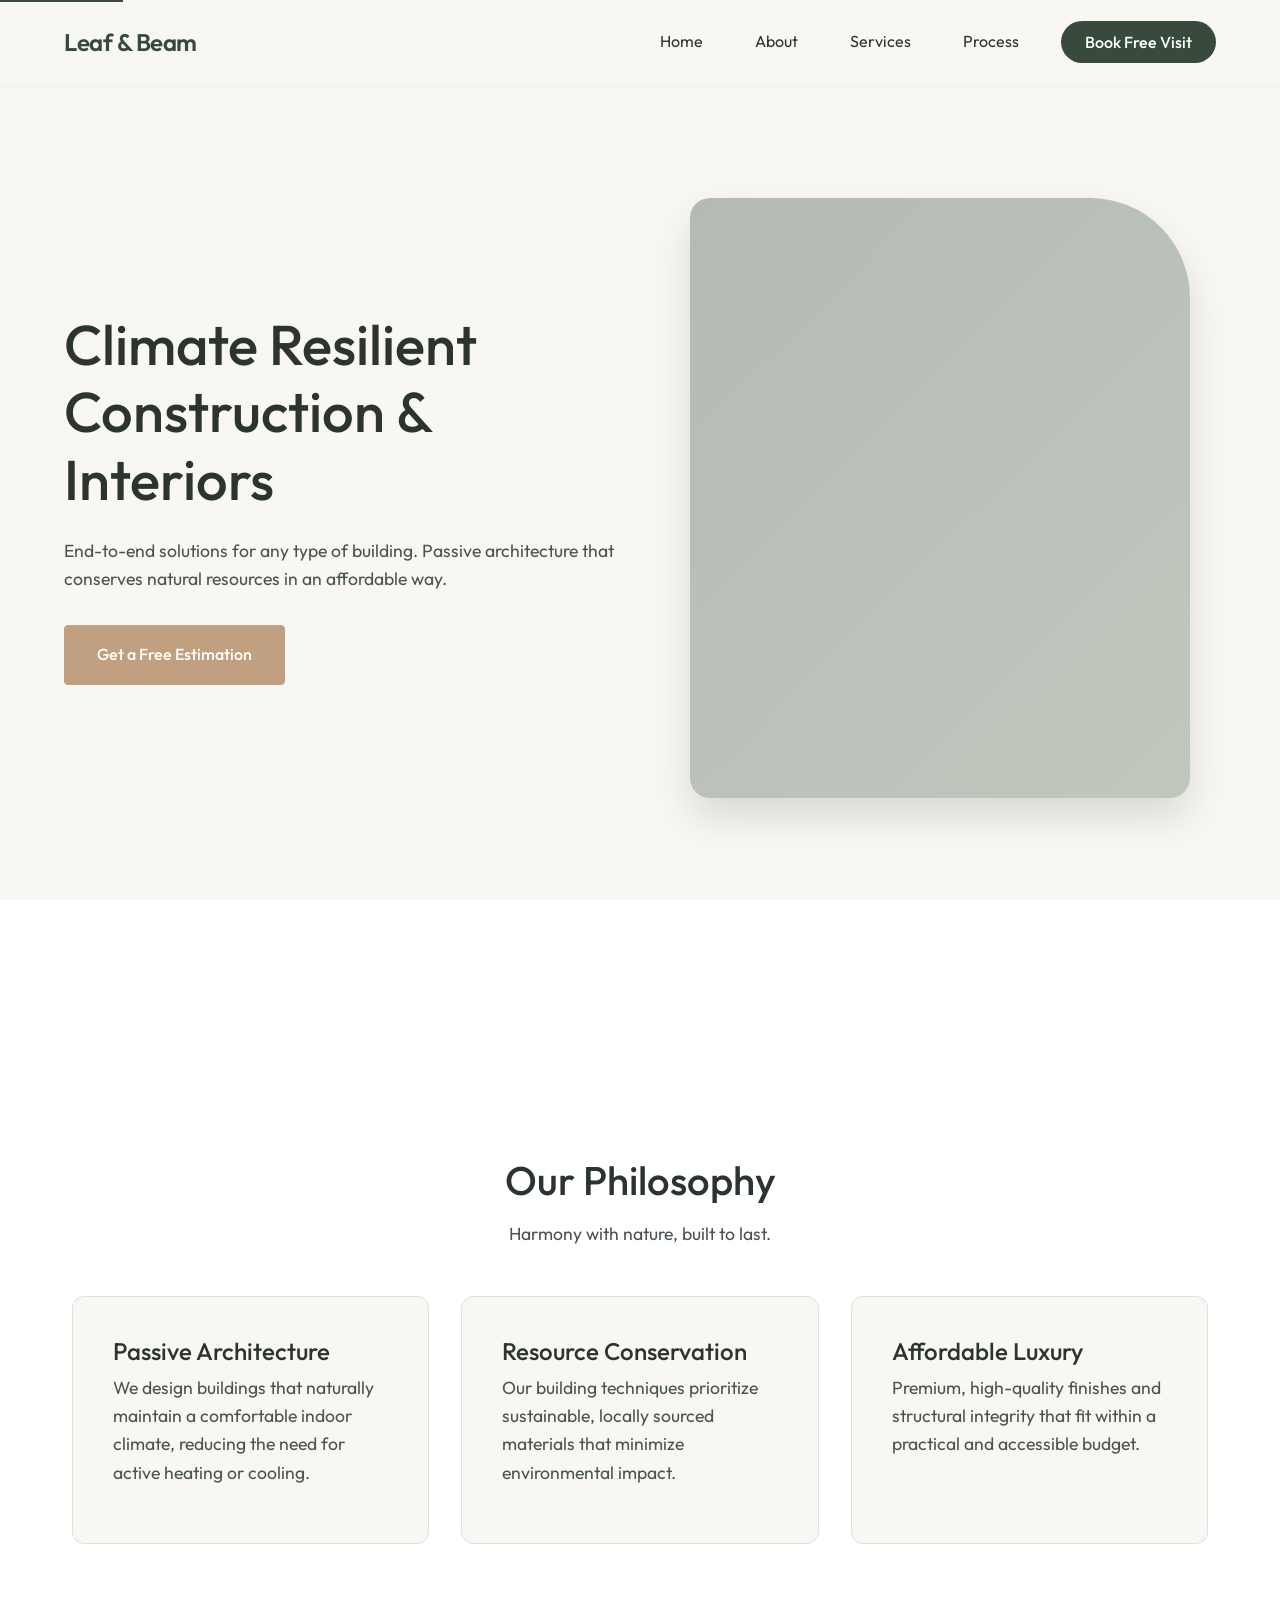
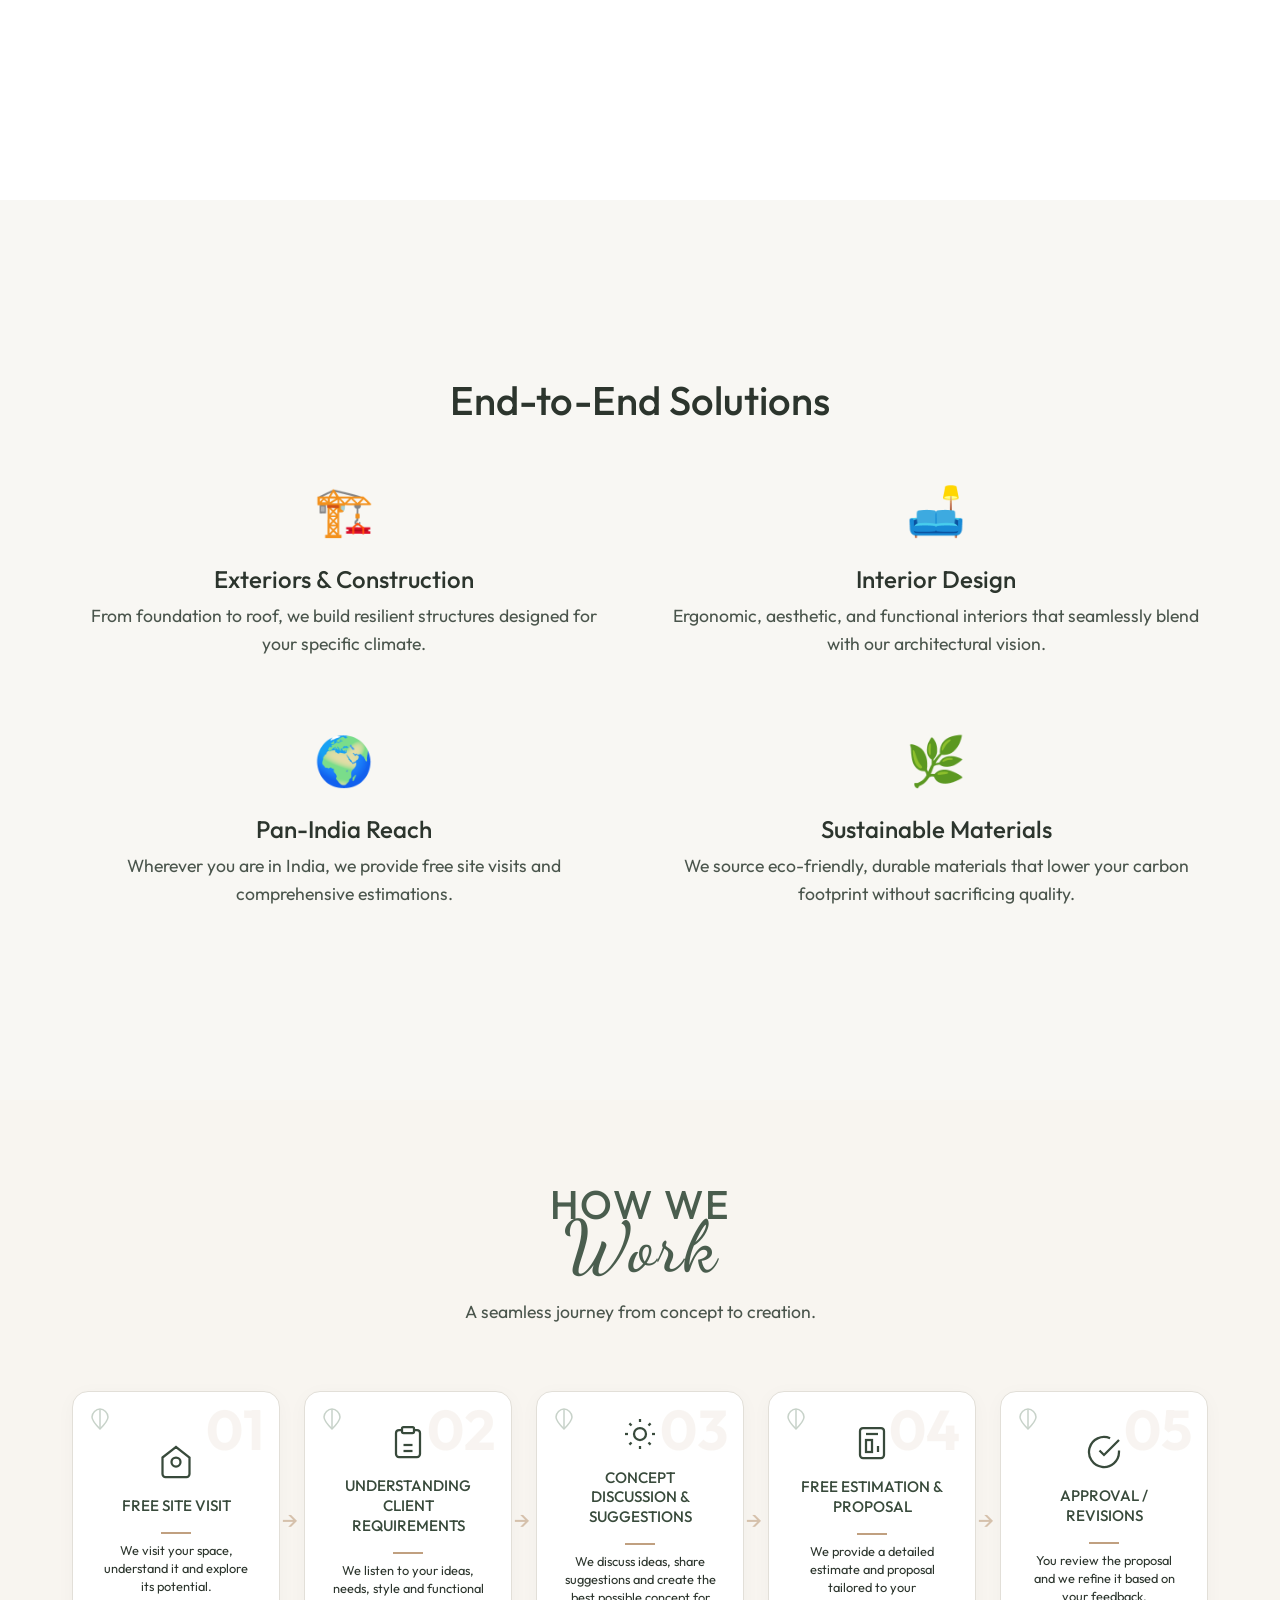
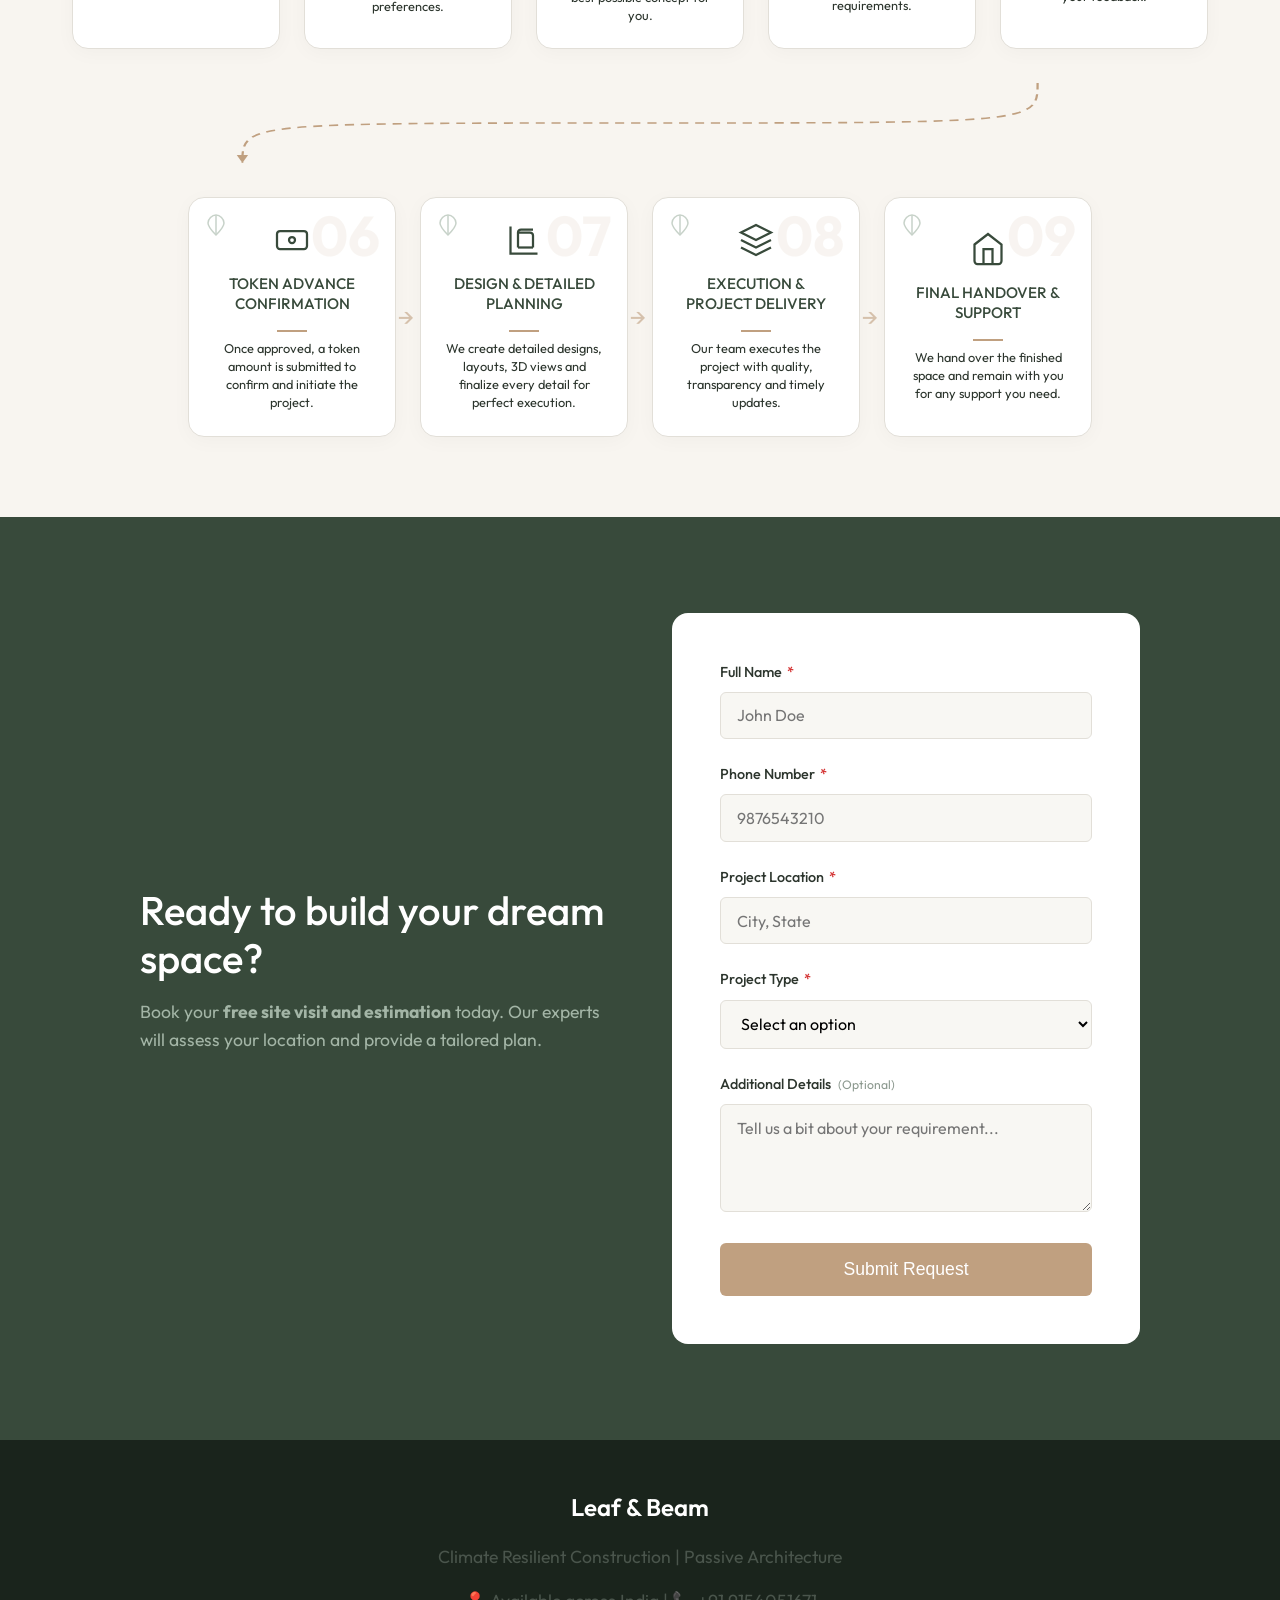
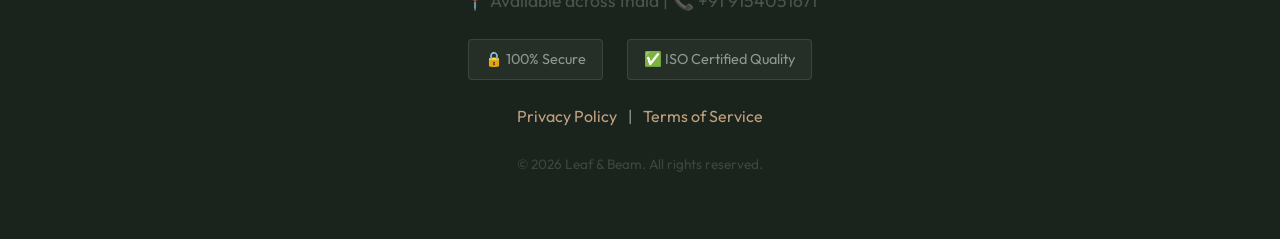
==== commit 203f1b46: "Add files via upload" ====
--- a/index.html
+++ b/index.html
@@ -1,2753 +1,342 @@
-<!DOCTYPE html>
-<html lang="en">
-<head>
-    <meta charset="UTF-8">
-    <meta name="viewport" content="width=device-width, initial-scale=1.0">
-    <title>Hellooo! 👾 Thankyou  visit again! 🎮 </title>
-    <!-- Gamified 8-Bit Pixel Controller Favicon -->
-    <link rel="icon" type="image/svg+xml" href="data:image/svg+xml,%3Csvg xmlns='http://www.w3.org/2000/svg' viewBox='0 0 16 16' style='image-rendering:pixelated;shape-rendering:crispEdges;'%3E%3Crect x='2' y='4' width='12' height='8' fill='%23121824' rx='2' stroke='%2300f0ff' stroke-width='1.5'/%3E%3Crect x='4' y='7' width='3' height='2' fill='%233cd070'/%3E%3Crect x='5' y='6' width='1' height='4' fill='%233cd070'/%3E%3Ccircle cx='10.5' cy='7.5' r='1' fill='%23ff007f'/%3E%3Ccircle cx='12' cy='8.5' r='1' fill='%23ffcc00'/%3E%3Crect x='7' y='5' width='2' height='1' fill='%23fff' opacity='0.7'/%3E%3C/svg%3E">
-    
-    <!-- SEO Optimization -->
-    <meta name="description" content="Portfolio of Saimani Singirikonda, Software Engineer. High-availability backends with Java, Spring Boot, GCP, OpenShift, and AI integration (GPT-4, AWS, Python).">
-    <meta name="keywords" content="Saimani Singirikonda, Software Engineer, AI Specialist, Java, Spring Boot, GCP, BigQuery, AWS Lambda, OpenShift, microservices, GPT-4, Claude, LLM, REST API">
-    <meta name="author" content="Saimani Singirikonda">
-    <meta property="og:title" content="Saimani Singirikonda | Software Engineer & AI Specialist">
-    <meta property="og:description" content="Explore my 8-bit retro interactive dev portfolio. Powered by Java, Spring Boot, Cloud, and AI.">
-    <meta property="og:type" content="website">
-
-    <!-- Fonts -->
-    <link rel="preconnect" href="https://fonts.googleapis.com">
-    <link rel="preconnect" href="https://fonts.gstatic.com" crossorigin>
-    <link href="https://fonts.googleapis.com/css2?family=Press+Start+2P&family=Share+Tech+Mono&display=swap" rel="stylesheet">
-
-    <style>
-        /* CSS RESET & CUSTOM PROPERTIES */
-        * {
-            box-sizing: border-box;
-            margin: 0;
-            padding: 0;
-            image-rendering: pixelated;
-        }
-
-        :root {
-            --bg-color: #0b0f19;
-            --panel-bg: #121824;
-            --accent-cyan: #00f0ff;
-            --accent-pink: #ff007f;
-            --accent-yellow: #ffcc00;
-            --border-color: #000000;
-            --text-color: #e2e8f0;
-            --text-muted: #94a3b8;
-            
-            --pixel-border: 4px solid var(--border-color);
-            --shadow-3d: 8px 8px 0px var(--border-color);
-            --shadow-active: 0px 0px 0px var(--border-color);
-            --shadow-hover: 4px 4px 0px var(--border-color);
-        }
-
-        body {
-            background-color: var(--bg-color);
-            background-image: 
-                linear-gradient(to right, rgba(0, 240, 255, 0.03) 1px, transparent 1px),
-                linear-gradient(to bottom, rgba(0, 240, 255, 0.03) 1px, transparent 1px);
-            background-size: 32px 32px;
-            font-family: 'Share Tech Mono', monospace;
-            color: var(--text-color);
-            line-height: 1.5;
-            padding: 20px;
-            overflow-x: hidden;
-            position: relative;
-        }
-
-        /* CRT SCANLINES & OVERLAY EFFECT */
-        body::before {
-            content: " ";
-            display: block;
-            position: fixed;
-            top: 0; left: 0; bottom: 0; right: 0;
-            background: linear-gradient(rgba(18, 16, 16, 0) 50%, rgba(0, 0, 0, 0.25) 50%), linear-gradient(90deg, rgba(255, 0, 0, 0.06), rgba(0, 255, 0, 0.02), rgba(0, 255, 0, 0.06));
-            background-size: 100% 4px, 6px 100%;
-            z-index: 99999;
-            pointer-events: none;
-        }
-        
-        .crt-scanlines {
-            position: fixed;
-            top: 0; left: 0; width: 100%; height: 100%;
-            background: rgba(18, 16, 16, 0);
-            z-index: 99998;
-            pointer-events: none;
-            opacity: 0.15;
-            animation: crt-flicker 0.15s infinite;
-        }
-
-        @keyframes crt-flicker {
-            0% { opacity: 0.15; }
-            50% { opacity: 0.12; }
-            100% { opacity: 0.16; }
-        }
-
-        /* RETRO CONTAINER LAYOUT */
-        .wrapper {
-            max-width: 1200px;
-            margin: 0 auto;
-            position: relative;
-        }
-
-        /* ARCADE TOP HEADER */
-        header {
-            display: flex;
-            flex-direction: column;
-            align-items: center;
-            justify-content: space-between;
-            padding: 20px;
-            background: var(--panel-bg);
-            border: var(--pixel-border);
-            box-shadow: var(--shadow-3d);
-            margin-bottom: 30px;
-            text-align: center;
-            position: relative;
-        }
-
-        @media (min-width: 768px) {
-            header {
-                flex-direction: row;
-                text-align: left;
-            }
-        }
-
-        .logo-area {
-            display: flex;
-            align-items: center;
-            gap: 16px;
-        }
-
-        .logo-icon {
-            animation: float 2s ease-in-out infinite;
-        }
-
-        .logo-text h1 {
-            font-family: 'Press Start 2P', monospace;
-            font-size: 1.4rem;
-            color: var(--accent-cyan);
-            text-shadow: 3px 3px 0px #000;
-            margin-bottom: 6px;
-        }
-
-        .logo-text p {
-            font-size: 0.95rem;
-            color: var(--accent-pink);
-            letter-spacing: 1px;
-            font-weight: bold;
-        }
-
-        /* SOUNDS & OPTION TOGGLES */
-        .header-controls {
-            display: flex;
-            gap: 12px;
-            margin-top: 16px;
-            flex-wrap: wrap;
-            justify-content: center;
-        }
-
-        @media (min-width: 768px) {
-            .header-controls {
-                margin-top: 0;
-            }
-        }
-
-        /* BUTTONS DESIGN */
-        .retro-btn {
-            font-family: 'Press Start 2P', monospace;
-            font-size: 0.7rem;
-            padding: 12px 18px;
-            background: #253046;
-            color: #fff;
-            border: var(--pixel-border);
-            box-shadow: 4px 4px 0px #000;
-            cursor: pointer;
-            outline: none;
-            transition: transform 0.05s ease, box-shadow 0.05s ease;
-            user-select: none;
-            display: inline-flex;
-            align-items: center;
-            justify-content: center;
-            gap: 8px;
-        }
-
-        .retro-btn:hover {
-            transform: translate(2px, 2px);
-            box-shadow: 2px 2px 0px #000;
-            background: #2d3b56;
-        }
-
-        .retro-btn:active {
-            transform: translate(4px, 4px);
-            box-shadow: 0px 0px 0px #000;
-        }
-
-        .retro-btn.cyan-btn {
-            background: var(--accent-cyan);
-            color: #000;
-        }
-        .retro-btn.cyan-btn:hover {
-            background: #33f3ff;
-        }
-
-        .retro-btn.pink-btn {
-            background: var(--accent-pink);
-            color: #fff;
-        }
-        .retro-btn.pink-btn:hover {
-            background: #ff3399;
-        }
-
-        .retro-btn.yellow-btn {
-            background: var(--accent-yellow);
-            color: #000;
-        }
-        .retro-btn.yellow-btn:hover {
-            background: #ffe066;
-        }
-
-        /* MAIN GRID SYSTEM */
-        .game-grid {
-            display: grid;
-            grid-template-columns: 1fr;
-            gap: 30px;
-        }
-
-        @media (min-width: 992px) {
-            .game-grid {
-                grid-template-columns: 400px 1fr;
-            }
-        }
-
-        /* RETRO CARDS AND PANELS */
-        .retro-panel {
-            background: var(--panel-bg);
-            border: var(--pixel-border);
-            box-shadow: var(--shadow-3d);
-            padding: 24px;
-            position: relative;
-            margin-bottom: 30px;
-        }
-
-        .retro-panel-title {
-            font-family: 'Press Start 2P', monospace;
-            font-size: 0.9rem;
-            color: var(--accent-cyan);
-            border-bottom: 4px solid var(--border-color);
-            padding-bottom: 12px;
-            margin-bottom: 20px;
-            display: flex;
-            align-items: center;
-            justify-content: space-between;
-        }
-
-        /* 1. HERO STATS PANEL */
-        .hero-stats-card {
-            display: flex;
-            flex-direction: column;
-            gap: 20px;
-        }
-
-        .character-portrait-box {
-            display: flex;
-            gap: 16px;
-            align-items: center;
-            background: #1a2333;
-            border: 4px solid #000;
-            padding: 12px;
-        }
-
-        .pixel-avatar-container {
-            width: 80px;
-            height: 80px;
-            background: #0d131f;
-            border: 2px solid var(--accent-pink);
-            display: flex;
-            align-items: center;
-            justify-content: center;
-            position: relative;
-            overflow: hidden;
-        }
-
-        .pixel-avatar-image {
-            width: 100%;
-            height: 100%;
-            object-fit: cover;
-            display: none; /* Dynamic Javascript control */
-        }
-
-        .char-level-badge {
-            position: absolute;
-            bottom: -6px;
-            right: -6px;
-            background: var(--accent-yellow);
-            color: #000;
-            font-family: 'Press Start 2P', monospace;
-            font-size: 0.55rem;
-            padding: 4px 6px;
-            border: 2px solid #000;
-            font-weight: bold;
-            z-index: 10;
-        }
-
-        .char-name-title h2 {
-            font-family: 'Press Start 2P', monospace;
-            font-size: 0.9rem;
-            color: #fff;
-            margin-bottom: 6px;
-        }
-        
-        .char-name-title p {
-            color: var(--accent-cyan);
-            font-size: 0.8rem;
-            font-weight: bold;
-        }
-
-        /* STATS PROGRESS BARS */
-        .status-bars {
-            display: flex;
-            flex-direction: column;
-            gap: 10px;
-        }
-
-        .status-bar-row {
-            display: flex;
-            align-items: center;
-            gap: 10px;
-            position: relative;
-        }
-
-        .status-label {
-            font-family: 'Press Start 2P', monospace;
-            font-size: 0.6rem;
-            width: 30px;
-            cursor: help;
-        }
-
-        .status-bar-outer {
-            flex-grow: 1;
-            height: 20px;
-            background: #080d16;
-            border: 3px solid #000;
-            position: relative;
-        }
-
-        .status-bar-inner {
-            height: 100%;
-            background: var(--accent-pink);
-            width: 100%;
-            transition: width 0.3s ease;
-        }
-
-        .status-bar-inner.mp {
-            background: var(--accent-cyan);
-        }
-
-        .status-bar-inner.xp {
-            background: var(--accent-yellow);
-        }
-
-        .status-val {
-            position: absolute;
-            right: 8px;
-            top: 50%;
-            transform: translateY(-50%);
-            font-family: 'Press Start 2P', monospace;
-            font-size: 0.5rem;
-            color: #fff;
-            text-shadow: 1px 1px 0px #000;
-        }
-
-        /* RPG ATTRIBUTES list */
-        .rpg-attributes {
-            background: #172030;
-            border: 3px solid #000;
-            padding: 12px;
-        }
-
-        .rpg-attribute-row {
-            display: flex;
-            justify-content: space-between;
-            font-size: 0.85rem;
-            padding: 6px 0;
-            border-bottom: 1px dashed #2d3b56;
-        }
-        
-        .rpg-attribute-row:last-child {
-            border-bottom: none;
-        }
-
-        .rpg-attr-label {
-            font-family: 'Press Start 2P', monospace;
-            font-size: 0.55rem;
-            color: var(--text-muted);
-        }
-
-        .rpg-attr-val {
-            font-family: 'Share Tech Mono', monospace;
-            color: var(--accent-cyan);
-            font-weight: bold;
-        }
-
-        /* 2. INVENTORY PANEL (SKILLS) */
-        .inventory-layout {
-            display: flex;
-            flex-direction: column;
-            gap: 16px;
-        }
-
-        .inventory-grid {
-            display: grid;
-            grid-template-columns: repeat(4, 1fr);
-            gap: 10px;
-        }
-
-        .inventory-slot {
-            aspect-ratio: 1;
-            background: #1a2333;
-            border: 3px solid #000;
-            display: flex;
-            align-items: center;
-            justify-content: center;
-            cursor: pointer;
-            transition: transform 0.05s ease, border-color 0.1s ease;
-            position: relative;
-        }
-
-        .inventory-slot:hover {
-            transform: scale(1.05);
-            border-color: var(--accent-cyan);
-        }
-
-        .inventory-slot.equipped {
-            border-color: var(--accent-pink);
-        }
-
-        .inventory-slot.equipped::after {
-            content: "E";
-            position: absolute;
-            top: 2px;
-            right: 4px;
-            color: var(--accent-pink);
-            font-family: 'Press Start 2P', monospace;
-            font-size: 0.5rem;
-            font-weight: bold;
-        }
-
-        .inventory-slot svg {
-            width: 60%;
-            height: 60%;
-            transition: transform 0.2s ease;
-        }
-
-        .inventory-slot:hover svg {
-            transform: rotate(5deg) scale(1.1);
-        }
-
-        /* INVENTORY DETAILS BOX */
-        .inventory-details-box {
-            background: #0d131f;
-            border: 3px solid #000;
-            padding: 16px;
-            min-height: 160px;
-        }
-
-        .item-details-header {
-            display: flex;
-            justify-content: space-between;
-            align-items: center;
-            border-bottom: 2px dashed #1a2333;
-            padding-bottom: 8px;
-            margin-bottom: 10px;
-        }
-
-        .item-name {
-            font-family: 'Press Start 2P', monospace;
-            font-size: 0.75rem;
-            color: var(--accent-yellow);
-        }
-
-        .item-type {
-            font-family: 'Share Tech Mono', monospace;
-            font-size: 0.75rem;
-            color: var(--accent-pink);
-            background: rgba(255, 0, 127, 0.1);
-            padding: 2px 6px;
-            border: 1px solid var(--accent-pink);
-        }
-
-        .item-stats {
-            color: var(--accent-cyan);
-            font-size: 0.8rem;
-            margin-bottom: 8px;
-            font-weight: bold;
-        }
-
-        .item-desc {
-            color: var(--text-color);
-            font-size: 0.88rem;
-            line-height: 1.4;
-        }
-
-        /* 3. QUEST LOG (EXPERIENCE) */
-        .quest-log-container {
-            display: flex;
-            flex-direction: column;
-            gap: 20px;
-        }
-
-        .quest-card {
-            background: #172030;
-            border: 3px solid #000;
-            padding: 16px;
-            transition: transform 0.1s ease, box-shadow 0.1s ease;
-        }
-
-        .quest-header {
-            display: flex;
-            justify-content: space-between;
-            align-items: flex-start;
-            border-bottom: 2px solid #000;
-            padding-bottom: 10px;
-            margin-bottom: 12px;
-            flex-wrap: wrap;
-            gap: 10px;
-        }
-
-        .quest-title-sub {
-            display: flex;
-            flex-direction: column;
-        }
-
-        .quest-title {
-            font-family: 'Press Start 2P', monospace;
-            font-size: 0.75rem;
-            color: #fff;
-            margin-bottom: 4px;
-        }
-
-        .quest-company {
-            font-size: 0.85rem;
-            color: var(--accent-cyan);
-            font-weight: bold;
-        }
-
-        .quest-date {
-            font-size: 0.8rem;
-            color: var(--accent-yellow);
-            font-family: 'Share Tech Mono', monospace;
-        }
-
-        .quest-objectives-title {
-            font-family: 'Press Start 2P', monospace;
-            font-size: 0.55rem;
-            color: var(--accent-pink);
-            margin-bottom: 8px;
-            text-transform: uppercase;
-        }
-
-        .objective-list {
-            list-style: none;
-            display: flex;
-            flex-direction: column;
-            gap: 8px;
-        }
-
-        .objective-item {
-            display: flex;
-            align-items: flex-start;
-            gap: 12px;
-            font-size: 0.88rem;
-            color: var(--text-color);
-            cursor: pointer;
-            user-select: none;
-        }
-
-        /* CUSTOM RETRO CHECKBOX */
-        .pixel-checkbox {
-            width: 18px;
-            height: 18px;
-            background: #0d131f;
-            border: 2px solid #000;
-            display: inline-flex;
-            align-items: center;
-            justify-content: center;
-            flex-shrink: 0;
-            margin-top: 2px;
-            position: relative;
-        }
-
-        .pixel-checkbox::after {
-            content: "";
-            width: 10px;
-            height: 10px;
-            background: var(--accent-cyan);
-            display: none;
-        }
-
-        .objective-item.completed .pixel-checkbox::after {
-            display: block;
-        }
-
-        .objective-item.completed {
-            text-decoration: line-through;
-            color: var(--text-muted);
-        }
-
-        .quest-rewards {
-            margin-top: 14px;
-            padding-top: 10px;
-            border-top: 1px dashed #2d3b56;
-            display: flex;
-            gap: 16px;
-            font-size: 0.75rem;
-            font-family: 'Press Start 2P', monospace;
-            color: var(--accent-yellow);
-        }
-
-        /* FLOATING TEXT ANIMATION FOR XP */
-        .xp-float {
-            position: absolute;
-            font-family: 'Press Start 2P', monospace;
-            font-size: 0.7rem;
-            color: var(--accent-yellow);
-            pointer-events: none;
-            z-index: 1000;
-            animation: floatUpFade 1.2s ease-out forwards;
-            text-shadow: 2px 2px 0px #000;
-        }
-
-        @keyframes floatUpFade {
-            0% {
-                transform: translateY(0);
-                opacity: 1;
-            }
-            100% {
-                transform: translateY(-50px);
-                opacity: 0;
-            }
-        }
-
-        /* BOSS BATTLE MINI-GAME */
-        .boss-game-box {
-            background: #070a10;
-            border: 4px solid #000;
-            padding: 16px;
-            position: relative;
-            overflow: hidden;
-        }
-
-        .boss-arena {
-            height: 200px;
-            border-bottom: 4px solid #000;
-            display: flex;
-            justify-content: space-between;
-            align-items: flex-end;
-            padding: 20px;
-            background: linear-gradient(to bottom, #111a2e 0%, #070a10 100%);
-            position: relative;
-        }
-
-        /* Boss Battle Grid Overlay */
-        .boss-arena::after {
-            content: "";
-            position: absolute;
-            top: 0; left: 0; right: 0; bottom: 0;
-            background-image: linear-gradient(rgba(0,240,255,0.02) 1px, transparent 1px);
-            background-size: 100% 20px;
-            pointer-events: none;
-        }
-
-        .battle-actor {
-            display: flex;
-            flex-direction: column;
-            align-items: center;
-            position: relative;
-            z-index: 2;
-        }
-
-        .actor-sprite {
-            width: 90px;
-            height: 90px;
-            display: flex;
-            align-items: center;
-            justify-content: center;
-            animation: breathe 1.5s ease-in-out infinite alternate;
-        }
-
-        .actor-sprite.boss-sprite {
-            animation: bossHover 3s ease-in-out infinite alternate;
-        }
-
-        .actor-stats-bubble {
-            background: rgba(0, 0, 0, 0.85);
-            border: 2px solid #fff;
-            padding: 4px 8px;
-            font-family: 'Press Start 2P', monospace;
-            font-size: 0.45rem;
-            text-align: center;
-            margin-top: 8px;
-            width: 120px;
-        }
-
-        .actor-stats-bubble.boss-stats {
-            border-color: var(--accent-pink);
-        }
-
-        .actor-stats-bubble.hero-stats {
-            border-color: var(--accent-cyan);
-        }
-
-        .hp-bar-outer {
-            width: 100%;
-            height: 10px;
-            background: #333;
-            border: 1px solid #000;
-            margin-top: 4px;
-        }
-
-        .hp-bar-inner {
-            height: 100%;
-            background: var(--accent-pink);
-            width: 100%;
-            transition: width 0.2s ease;
-        }
-
-        .hp-bar-inner.cyan {
-            background: var(--accent-cyan);
-        }
-
-        /* Battle Spells Animations classes */
-        .flash-red {
-            animation: flashRedFx 0.3s ease-in-out;
-        }
-        
-        .flash-cyan {
-            animation: flashCyanFx 0.3s ease-in-out;
-        }
-
-        @keyframes flashRedFx {
-            0%, 100% { background: transparent; }
-            50% { background: rgba(255, 0, 85, 0.4); }
-        }
-
-        @keyframes flashCyanFx {
-            0%, 100% { background: transparent; }
-            50% { background: rgba(0, 240, 255, 0.4); }
-        }
-
-        /* Action Menu */
-        .boss-controls {
-            padding-top: 16px;
-            display: flex;
-            flex-direction: column;
-            gap: 12px;
-        }
-
-        .boss-actions-grid {
-            display: grid;
-            grid-template-columns: repeat(2, 1fr);
-            gap: 8px;
-        }
-
-        @media (min-width: 576px) {
-            .boss-actions-grid {
-                grid-template-columns: repeat(4, 1fr);
-            }
-        }
-
-        .combat-log-box {
-            background: #04060b;
-            border: 2px solid #000;
-            padding: 10px;
-            height: 80px;
-            overflow-y: auto;
-            font-size: 0.8rem;
-            color: #a3e635;
-            font-family: 'Share Tech Mono', monospace;
-        }
-
-        .log-entry {
-            margin-bottom: 4px;
-            border-left: 3px solid var(--accent-cyan);
-            padding-left: 8px;
-        }
-
-        /* DYNAMIC PROJECT SELECTOR (LEGENDARY ARTIFACTS) */
-        .project-gear-picker {
-            display: grid;
-            grid-template-columns: repeat(2, 1fr);
-            gap: 10px;
-            margin-bottom: 16px;
-        }
-
-        @media (min-width: 768px) {
-            .project-gear-picker {
-                grid-template-columns: repeat(4, 1fr);
-            }
-        }
-
-        .project-gear-btn {
-            background: #1e293b;
-            border: 3px solid #000;
-            padding: 12px 6px;
-            color: #fff;
-            cursor: pointer;
-            font-family: 'Press Start 2P', monospace;
-            font-size: 0.5rem;
-            text-align: center;
-            box-shadow: 4px 4px 0px #000;
-            transition: transform 0.05s ease, box-shadow 0.05s ease;
-        }
-
-        .project-gear-btn:hover {
-            transform: translate(2px, 2px);
-            box-shadow: 2px 2px 0px #000;
-            border-color: var(--accent-cyan);
-        }
-
-        .project-gear-btn.active {
-            background: var(--accent-yellow);
-            color: #000;
-            border-color: #000;
-            transform: translate(2px, 2px);
-            box-shadow: 2px 2px 0px #000;
-        }
-
-        .project-inspect-card {
-            background: rgba(255, 255, 255, 0.03);
-            border: 2px dashed #2d3b56;
-            padding: 16px;
-            margin-bottom: 12px;
-        }
-
-        .project-inspect-header {
-            display: flex;
-            justify-content: space-between;
-            align-items: center;
-            border-bottom: 1px dashed #2d3b56;
-            padding-bottom: 8px;
-            margin-bottom: 8px;
-        }
-
-        .project-inspect-title {
-            font-family: 'Press Start 2P', monospace;
-            font-size: 0.75rem;
-            color: var(--accent-yellow);
-        }
-        
-        .project-inspect-tech {
-            font-size: 0.8rem;
-            color: var(--accent-cyan);
-            font-weight: bold;
-        }
-
-        .project-inspect-desc {
-            font-size: 0.9rem;
-            color: var(--text-color);
-            line-height: 1.4;
-        }
-
-        /* 5. INTERACTIVE CRT TERMINAL FOOTER */
-        .crt-terminal-panel {
-            background: #050b14;
-            border: var(--pixel-border);
-            box-shadow: var(--shadow-3d);
-            padding: 20px;
-            font-family: 'Share Tech Mono', monospace;
-            position: relative;
-            color: #39ff14; /* Matrix Green */
-        }
-
-        .crt-terminal-panel::before {
-            content: "";
-            position: absolute;
-            top: 0; left: 0; right: 0; bottom: 0;
-            background: radial-gradient(circle, rgba(0, 255, 0, 0.05) 0%, transparent 100%);
-            pointer-events: none;
-        }
-
-        .terminal-header {
-            display: flex;
-            justify-content: space-between;
-            border-bottom: 2px solid #0f3014;
-            padding-bottom: 6px;
-            margin-bottom: 12px;
-            font-family: 'Press Start 2P', monospace;
-            font-size: 0.55rem;
-            color: #0fbc0f;
-        }
-
-        .terminal-body {
-            height: 200px;
-            overflow-y: auto;
-            display: flex;
-            flex-direction: column;
-            gap: 6px;
-            margin-bottom: 12px;
-            padding-right: 6px;
-        }
-
-        .terminal-input-row {
-            display: flex;
-            align-items: center;
-            gap: 8px;
-        }
-
-        .terminal-prompt {
-            color: var(--accent-cyan);
-            font-weight: bold;
-        }
-
-        .terminal-input {
-            background: transparent;
-            border: none;
-            outline: none;
-            color: #39ff14;
-            font-family: 'Share Tech Mono', monospace;
-            font-size: 1rem;
-            flex-grow: 1;
-        }
-
-        /* CONTACT BEACON BOARD */
-        .contact-beacon-panel {
-            background: #172030;
-            border: 3px solid #000;
-            padding: 16px;
-            margin-bottom: 30px;
-            display: flex;
-            flex-direction: column;
-            gap: 16px;
-        }
-
-        .contact-grid {
-            display: grid;
-            grid-template-columns: 1fr;
-            gap: 12px;
-        }
-
-        @media (min-width: 576px) {
-            .contact-grid {
-                grid-template-columns: repeat(2, 1fr);
-            }
-        }
-
-        /* CUSTOM SCROLLBARS */
-        ::-webkit-scrollbar {
-            width: 8px;
-            height: 8px;
-        }
-        ::-webkit-scrollbar-track {
-            background: #080d16;
-            border-left: 2px solid #000;
-        }
-        ::-webkit-scrollbar-thumb {
-            background: #172030;
-            border: 2px solid #000;
-        }
-        ::-webkit-scrollbar-thumb:hover {
-            background: var(--accent-pink);
-        }
-
-        /* ANIMATIONS DEFINITIONS */
-        @keyframes float {
-            0%, 100% { transform: translateY(0); }
-            50% { transform: translateY(-8px); }
-        }
-
-        @keyframes breathe {
-            0% { transform: scale(1); }
-            100% { transform: scale(1.05); }
-        }
-
-        @keyframes bossHover {
-            0% { transform: translateY(0) scale(1); }
-            50% { transform: translateY(-6px) scale(0.98) rotate(1deg); }
-            100% { transform: translateY(4px) scale(1.02) rotate(-1deg); }
-        }
-
-        .boss-hit-shake {
-            animation: hitShake 0.4s ease-in-out;
-        }
-
-        @keyframes hitShake {
-            0%, 100% { transform: translateX(0); }
-            20%, 60% { transform: translateX(-8px); }
-            40%, 80% { transform: translateX(8px); }
-        }
-
-        /* SCREEN FLASH LEVEL UP POPUP */
-        .level-up-overlay {
-            position: fixed;
-            top: 0; left: 0; right: 0; bottom: 0;
-            background: rgba(0, 0, 0, 0.95);
-            z-index: 10000;
-            display: none;
-            align-items: center;
-            justify-content: center;
-            flex-direction: column;
-            border: 10px double var(--accent-yellow);
-        }
-
-        .level-up-overlay h2 {
-            font-family: 'Press Start 2P', monospace;
-            font-size: 2.2rem;
-            color: var(--accent-yellow);
-            margin-bottom: 20px;
-            animation: logo-flash 0.5s step-start infinite;
-            text-align: center;
-        }
-
-        @keyframes logo-flash {
-            0%, 100% { color: var(--accent-yellow); text-shadow: 4px 4px 0px #000; }
-            50% { color: var(--accent-pink); text-shadow: 4px 4px 0px #fff; }
-        }
-
-        .level-up-stats {
-            background: #111a2e;
-            border: 4px solid #000;
-            box-shadow: 8px 8px 0px var(--accent-cyan);
-            padding: 24px;
-            width: 320px;
-            text-align: center;
-            margin-bottom: 24px;
-        }
-
-        /* CONTACT MODAL OVERLAY */
-        .contact-modal-overlay {
-            position: fixed;
-            top: 0; left: 0; right: 0; bottom: 0;
-            background: rgba(11, 15, 25, 0.95);
-            z-index: 10002;
-            display: none;
-            align-items: center;
-            justify-content: center;
-            padding: 20px;
-        }
-
-        .contact-modal-content {
-            background: var(--panel-bg);
-            border: 8px solid #000;
-            box-shadow: 8px 8px 0px var(--accent-yellow);
-            padding: 28px;
-            max-width: 440px;
-            width: 100%;
-            max-height: 85vh;
-            overflow-y: auto;
-            font-family: 'Share Tech Mono', monospace;
-            color: var(--text-color);
-            position: relative;
-            text-align: center;
-        }
-
-        .contact-header {
-            font-family: 'Press Start 2P', monospace;
-            font-size: 0.8rem;
-            color: var(--accent-cyan);
-            text-shadow: 2px 2px 0px #000;
-            border-bottom: 4px solid #000;
-            padding-bottom: 12px;
-            margin-bottom: 20px;
-        }
-
-        .contact-channel-row {
-            background: #172030;
-            border: 3px solid #000;
-            padding: 12px;
-            margin-bottom: 14px;
-            display: flex;
-            flex-direction: column;
-            align-items: center;
-            gap: 6px;
-        }
-
-        .contact-channel-label {
-            font-family: 'Press Start 2P', monospace;
-            font-size: 0.55rem;
-            color: var(--accent-pink);
-        }
-
-        .contact-channel-val {
-            font-size: 1.05rem;
-            color: #fff;
-            font-weight: bold;
-            word-break: break-all;
-        }
-
-
-        /* BATTLE TUTORIAL OVERLAY */
-        .battle-instructions-overlay {
-            position: fixed;
-            top: 0; left: 0; right: 0; bottom: 0;
-            background: rgba(11, 15, 25, 0.95);
-            z-index: 10001;
-            display: none;
-            align-items: center;
-            justify-content: center;
-            padding: 20px;
-        }
-
-        .battle-instructions-content {
-            background: var(--panel-bg);
-            border: 8px solid #000;
-            box-shadow: 8px 8px 0px var(--accent-cyan);
-            padding: 24px;
-            max-width: 480px;
-            width: 100%;
-            max-height: 85vh;
-            overflow-y: auto;
-            font-family: 'Share Tech Mono', monospace;
-            color: var(--text-color);
-            position: relative;
-        }
-
-        .instructions-header {
-            font-family: 'Press Start 2P', monospace;
-            font-size: 0.8rem;
-            color: var(--accent-yellow);
-            text-shadow: 2px 2px 0px #000;
-            border-bottom: 4px solid #000;
-            padding-bottom: 12px;
-            margin-bottom: 16px;
-            text-align: center;
-        }
-
-        .instruction-spell-row {
-            margin-bottom: 10px;
-            font-size: 0.9rem;
-            line-height: 1.4;
-            border-bottom: 1px dashed #2d3b56;
-            padding-bottom: 8px;
-        }
-
-        .instruction-spell-row:last-of-type {
-            border-bottom: none;
-        }
-
-        .instruction-spell-name {
-            font-family: 'Press Start 2P', monospace;
-            font-size: 0.55rem;
-            color: var(--accent-pink);
-            display: block;
-            margin-bottom: 4px;
-        }
-
-
-        /* ARCADE COIN SCREEN */
-        .insert-coin-overlay {
-            position: fixed;
-            top: 0; left: 0; right: 0; bottom: 0;
-            background: var(--bg-color);
-            z-index: 100000;
-            display: flex;
-            align-items: center;
-            justify-content: center;
-            flex-direction: column;
-        }
-
-        .insert-coin-cabinet {
-            background: #121824;
-            border: 8px solid #000;
-            box-shadow: 12px 12px 0px var(--accent-pink);
-            padding: 40px;
-            max-width: 500px;
-            width: 90%;
-            text-align: center;
-            position: relative;
-        }
-
-        .insert-coin-title {
-            font-family: 'Press Start 2P', monospace;
-            font-size: 1.5rem;
-            color: var(--accent-cyan);
-            text-shadow: 4px 4px 0px #000;
-            margin-bottom: 20px;
-            animation: pulse-glow 1.5s ease-in-out infinite;
-        }
-
-        @keyframes pulse-glow {
-            0%, 100% { transform: scale(1); filter: drop-shadow(0 0 2px var(--accent-cyan)); }
-            50% { transform: scale(1.03); filter: drop-shadow(0 0 15px var(--accent-cyan)); }
-        }
-
-        .insert-coin-btn {
-            font-family: 'Press Start 2P', monospace;
-            font-size: 1rem;
-            padding: 20px 30px;
-            background: var(--accent-yellow);
-            border: 4px solid #000;
-            box-shadow: 8px 8px 0px #000;
-            cursor: pointer;
-            animation: coin-blink 1s step-start infinite;
-            margin-top: 20px;
-        }
-
-        .insert-coin-btn:active {
-            transform: translate(8px, 8px);
-            box-shadow: 0px 0px 0px #000;
-        }
-
-        @keyframes coin-blink {
-            0%, 100% { opacity: 1; }
-            50% { opacity: 0.8; }
-        }
-        
-        .coin-hint {
-            font-size: 0.9rem;
-            color: var(--text-muted);
-            margin-top: 16px;
-        }
-        
-        /* CRT TOGGLE STYLES */
-        .no-crt::before {
-            display: none !important;
-        }
-        
-        .no-crt .crt-scanlines {
-            display: none !important;
-        }
-
-        /* MOBILE RESPONSIVE OPTIMIZATIONS */
-        @media (max-width: 480px) {
-            body {
-                padding: 10px;
-                background-size: 16px 16px; /* Tighter grid on mobile */
-            }
-            header {
-                padding: 16px 12px;
-            }
-            .logo-text h1 {
-                font-size: 1.1rem;
-            }
-            .logo-text p {
-                font-size: 0.75rem;
-            }
-            .retro-btn {
-                font-size: 0.6rem;
-                padding: 8px 12px;
-            }
-            .retro-panel {
-                padding: 16px 12px;
-            }
-            .retro-panel-title {
-                font-size: 0.75rem;
-                margin-bottom: 15px;
-            }
-            .character-portrait-box {
-                padding: 8px;
-                gap: 10px;
-            }
-            .pixel-avatar-container {
-                width: 64px;
-                height: 64px;
-            }
-            .char-name-title h2 {
-                font-size: 0.75rem;
-            }
-            .char-name-title p {
-                font-size: 0.6rem;
-            }
-            .status-label {
-                font-size: 0.5rem;
-                width: 20px;
-            }
-            .status-bar-outer {
-                height: 16px;
-            }
-            .rpg-attr-label {
-                font-size: 0.48rem;
-            }
-            .project-gear-picker {
-                gap: 6px;
-            }
-            .project-gear-btn {
-                padding: 8px 4px;
-                font-size: 0.42rem;
-            }
-            .boss-arena {
-                height: 180px;
-                padding: 10px 6px;
-            }
-            .actor-sprite {
-                width: 64px;
-                height: 64px;
-            }
-            .actor-sprite svg, .actor-sprite img {
-                width: 60px !important;
-                height: 60px !important;
-            }
-            .actor-stats-bubble {
-                width: 90px;
-                font-size: 0.38rem;
-                padding: 2px 4px;
-            }
-            .hp-bar-outer {
-                height: 6px;
-            }
-            .terminal-prompt-user {
-                display: none; /* Hide 'visitor@' on small screens to save space */
-            }
-            .terminal-prompt {
-                font-size: 0.85rem;
-            }
-            .terminal-body {
-                height: 150px;
-            }
-        }
-
-        /* EXTRA TIGHT RESPONSIVENESS FOR SCREENS BELOW 360px */
-        @media (max-width: 360px) {
-            .char-name-title p {
-                font-size: 0.52rem;
-            }
-        }
-    </style>
-</head>
-<body>
-    <div class="crt-scanlines"></div>
-
-    <!-- INSERT COIN splash overlay (Required to bypass Audio Context restrictions in modern browsers) -->
-    <div class="insert-coin-overlay" id="coin-screen">
-        <div class="insert-coin-cabinet">
-            <h2 class="insert-coin-title">SAIMANI'S ARCADE</h2>
-            <p style="margin-bottom: 12px; font-weight: bold; color: var(--accent-pink);">READY PLAYER ONE?</p>
-            <p style="font-size: 0.85rem; color: var(--text-muted); margin-bottom: 24px;">Click the button below to insert virtual coin, boot up system resources, and synthesize classic 8-bit soundwaves.</p>
-            <button class="insert-coin-btn" id="coin-btn">INSERT COIN</button>
-            <p class="coin-hint">PRESS START TO PLAY</p>
-        </div>
-    </div>
-
-    <!-- LEVEL UP DISPLAY SCREEN -->
-    <div class="level-up-overlay" id="lvl-up-screen">
-        <h2>LEVEL UP!</h2>
-        <div class="level-up-stats">
-            <p style="font-family:'Press Start 2P'; font-size: 0.8rem; color:#fff; margin-bottom: 12px;">SAIMANI REACHED LEVEL <span id="popup-lvl">6</span>!</p>
-            <p style="color: var(--accent-yellow); margin-bottom: 20px; font-weight: bold;">+10 Backend Coding</p>
-            <p style="color: var(--accent-cyan); margin-bottom: 20px; font-weight: bold;">+15 AI Integration</p>
-            <p style="color: var(--accent-pink); margin-bottom: 24px; font-weight: bold;">+5 Cloud Deployment</p>
-            <button class="retro-btn cyan-btn" id="lvl-ok-btn">AWESOME!</button>
-        </div>
-    </div>
-
-    <!-- BATTLE TUTORIAL OVERLAY SCREEN -->
-    <div class="battle-instructions-overlay" id="battle-instructions-screen">
-        <div class="battle-instructions-content">
-            <h2 class="instructions-header">👾 BATTLE TUTORIAL</h2>
-            <p style="margin-bottom: 16px; font-size: 0.95rem; text-align: center; color: var(--accent-cyan); font-weight: bold;">
-                You are playing as Saimani (Hero), battling "Legacy Spaghettius" (The Resume Filter) to secure a Job Offer!
-            </p>
-            
-            <div class="instruction-spell-row">
-                <span class="instruction-spell-name">⚔️ JAVA STRIKE (Free move)</span>
-                <strong>Real Life:</strong> Core Java backend logic.<br>
-                <strong>Effect:</strong> Deals <strong>60 - 110 HP</strong> codebase damage. Consumes <strong>0 MP</strong> because writing standard Java logic is Saimani's nature and costs no extra AI credits!
-            </div>
-            
-            <div class="instruction-spell-row">
-                <span class="instruction-spell-name">🛡️ SPRING BARRIER (Free move)</span>
-                <strong>Real Life:</strong> Spring Boot microservice health checks.<br>
-                <strong>Effect:</strong> Restores <strong>+25 HP</strong> and recharges <strong>+20 MP</strong>. Rebuilds Saimani's system server strength and replenishes AI Computing power!
-            </div>
-            
-            <div class="instruction-spell-row">
-                <span class="instruction-spell-name" style="color: var(--accent-yellow);">🔮 SUMMON GPT-4 (Consumes 30 MP)</span>
-                <strong>Real Life:</strong> Advanced Generative AI prompt pipelines.<br>
-                <strong>Effect:</strong> Deals massive <strong>100 - 220 HP</strong> damage. ⚠️ <em>Why the cost?</em> Summoning state-of-the-art LLMs consumes real-world API tokens and heavy GPU server compute, reducing Saimani's MP!
-            </div>
-            
-            <div class="instruction-spell-row">
-                <span class="instruction-spell-name" style="color: var(--accent-cyan);">⚙️ OPTIMIZE SQL (Consumes 15 MP)</span>
-                <strong>Real Life:</strong> Database indexing & query speedup.<br>
-                <strong>Effect:</strong> Deals <strong>40 - 80 HP</strong> damage and heals Saimani for <strong>+10 HP</strong>. Requires moderate database server computing resource (MP).
-            </div>
-
-            <p style="font-size: 0.85rem; color: var(--text-muted); text-align: center; margin-top: 14px;">
-                💡 <strong style="color: var(--accent-yellow);">Winning Strategy:</strong> The enemy strikes back after every action! If you only click Java Strike, Saimani will run out of HP and be rejected. You must balance your turns: Cast <strong>Summon GPT-4</strong> for heavy damage, and use <strong>Spring Barrier</strong> to heal and recharge your MP when power runs low!
-            </p>
-            
-            <button class="retro-btn pink-btn" onclick="hideBattleInstructions()" style="margin-top: 18px; font-size: 0.75rem; width: 100%;">❌ CLOSE TUTORIAL</button>
-        </div>
-    </div>
-
-    <!-- STATS INFO OVERLAY SCREEN (VERY BASIC LANGUAGE) -->
-    <div class="battle-instructions-overlay" id="stats-info-screen">
-        <div class="battle-instructions-content" style="box-shadow: 8px 8px 0px var(--accent-yellow);">
-            <h2 class="instructions-header" style="color: var(--accent-cyan);">📊 STATS TUTORIAL</h2>
-            <p style="margin-bottom: 16px; font-size: 0.95rem; text-align: center; color: var(--accent-yellow); font-weight: bold;">
-                What do Saimani's game stats mean in real life?
-            </p>
-            
-            <div class="instruction-spell-row">
-                <span class="instruction-spell-name" style="color: var(--accent-pink);">❤️ HP (HEALTH POINTS)</span>
-                <strong>System stability and uptime:</strong> Just like health in a game, this shows how stable Saimani's servers and backend deployments are. Full HP means 100% bug-free server stability and uptime!
-            </div>
-            
-            <div class="instruction-spell-row">
-                <span class="instruction-spell-name" style="color: var(--accent-cyan);">⚡ MP (MANA POINTS)</span>
-                <strong>AI compute and coding power:</strong> The computational energy, API credits, and GPU server capacity Saimani uses to execute advanced AI models (like GPT-4) and database index optimizations!
-            </div>
-            
-            <div class="instruction-spell-row">
-                <span class="instruction-spell-name" style="color: var(--accent-yellow);">⭐ XP (EXPERIENCE POINTS)</span>
-                <strong>Career Achievements:</strong> Gained whenever a recruiter checkmarks completed job quests in Saimani's Quest Log below. Accumulating XP triggers a <strong>LEVEL UP</strong>!
-            </div>
-            
-            <div class="instruction-spell-row">
-                <span class="instruction-spell-name" style="color: #fff;">👑 CHAR LEVEL (LVL)</span>
-                <strong>Professional Mastery:</strong> As Saimani's Level increases, all of his backend coding, cloud networking, and AI integration skills grow permanently stronger!
-            </div>
-            
-            <button class="retro-btn pink-btn" onclick="hideStatsInfo()" style="margin-top: 18px; font-size: 0.75rem; width: 100%;">❌ CLOSE GUIDE</button>
-        </div>
-    </div>
-
-
-    <!-- SECURE CONTACT OVERLAY SCREEN -->
-    <div class="contact-modal-overlay" id="contact-modal-screen">
-        <div class="contact-modal-content">
-            <h2 class="contact-header">📡 SECURE BEACON</h2>
-            <p style="margin-bottom: 16px; font-size: 0.9rem; color: var(--accent-cyan); font-weight: bold;">
-                TRANSMITTING COMMUNICATIONS COORDINATES
-            </p>
-            
-            <div class="contact-channel-row">
-                <span class="contact-channel-label">📧 EMAIL ADDRESS</span>
-                <span class="contact-channel-val">saimani.singirikonda@gmail.com</span>
-                <button class="retro-btn yellow-btn" id="copy-email-btn" onclick="copyEmailToClipboard()" style="font-size: 0.55rem; padding: 6px 10px; margin-top: 6px; box-shadow: 2px 2px 0px #000; cursor: pointer;">📋 COPY EMAIL</button>
-            </div>
-            
-            <div class="contact-channel-row">
-                <span class="contact-channel-label">🔗 PROFESSIONAL NETWORK</span>
-                <a href="https://linkedin.com/in/saimani-singirikonda-b5a0431bb" target="_blank" class="retro-btn cyan-btn" style="font-size: 0.55rem; padding: 6px 10px; margin-top: 6px; box-shadow: 2px 2px 0px #000; text-decoration: none;">🌐 GO TO LINKEDIN</a>
-            </div>
-            
-            <div class="contact-channel-row">
-                <span class="contact-channel-label">💻 SOURCE REPOSITORIES</span>
-                <a href="https://github.com/saimani-s" target="_blank" class="retro-btn pink-btn" style="font-size: 0.55rem; padding: 6px 10px; margin-top: 6px; box-shadow: 2px 2px 0px #000; text-decoration: none;">🌐 GO TO GITHUB</a>
-            </div>
-            
-            <div class="contact-channel-row">
-                <span class="contact-channel-label">📄 PROFESSIONAL RESUME</span>
-                <a href="https://acrobat.adobe.com/id/urn:aaid:sc:AP:dbbe5c33-7542-45b2-943c-e83221a1b2a6" target="_blank" class="retro-btn yellow-btn" style="font-size: 0.55rem; padding: 6px 10px; margin-top: 6px; box-shadow: 2px 2px 0px #000; text-decoration: none;">📄 OPEN RESUME</a>
-            </div>
-            
-            <button class="retro-btn" onclick="closeContactModal()" style="margin-top: 10px; font-size: 0.75rem; width: 100%; background: #253046;">❌ CLOSE BEACON</button>
-        </div>
-    </div>
-
-
-
-    <div class="wrapper">
-        <!-- HEADER MODULE -->
-        <header>
-            <div class="logo-area">
-                <!-- Retro SVG Developer Sprite -->
-                <svg class="logo-icon" viewBox="0 0 16 16" width="48" height="48" style="image-rendering: pixelated; shape-rendering: crispEdges;">
-                    <rect x="5" y="1" width="6" height="1" fill="var(--accent-pink)"></rect>
-                    <rect x="4" y="2" width="8" height="1" fill="var(--accent-pink)"></rect>
-                    <rect x="3" y="3" width="10" height="1" fill="var(--accent-pink)"></rect>
-                    <rect x="3" y="4" width="10" height="1" fill="#ffd1a4"></rect>
-                    <rect x="3" y="5" width="10" height="1" fill="#ffd1a4"></rect>
-                    <rect x="4" y="5" width="2" height="1" fill="var(--accent-cyan)"></rect>
-                    <rect x="10" y="5" width="2" height="1" fill="var(--accent-cyan)"></rect>
-                    <rect x="3" y="6" width="10" height="1" fill="#ffd1a4"></rect>
-                    <rect x="4" y="7" width="8" height="1" fill="var(--accent-pink)"></rect>
-                    <rect x="2" y="8" width="12" height="1" fill="var(--accent-pink)"></rect>
-                    <rect x="1" y="9" width="14" height="7" fill="var(--accent-pink)"></rect>
-                    <rect x="6" y="11" width="4" height="3" fill="var(--accent-cyan)"></rect>
-                </svg>
-                <div class="logo-text">
-                    <h1>SAIMANI.S</h1>
-                    <p>SOFTWARE ENGINEER</p>
-                </div>
-            </div>
-            <div class="header-controls">
-                <button class="retro-btn" id="audio-toggle">🔊 SOUND: ON</button>
-                <button class="retro-btn" id="crt-toggle">📺 CRT FILTERS: ON</button>
-                <a href="https://acrobat.adobe.com/id/urn:aaid:sc:AP:dbbe5c33-7542-45b2-943c-e83221a1b2a6" target="_blank" class="retro-btn pink-btn" style="text-decoration: none; cursor: pointer;">📄 RESUME</a>
-                <button onclick="openContactModal(event)" class="retro-btn yellow-btn" style="cursor: pointer;">📧 HIRE HERO</button>
-            </div>
-        </header>
-
-        <!-- TWO COLUMN LAYOUT -->
-        <div class="game-grid">
-            
-            <!-- LEFT COLUMN: STATUS & INVENTORY -->
-            <div class="grid-col">
-                
-                <!-- HERO STATUS CARD -->
-                <div class="retro-panel">
-                    <div class="retro-panel-title" style="display: flex; justify-content: space-between; align-items: center; width: 100%;">
-                        <span>HERO STATUS</span>
-                        <button onclick="showStatsInfo()" class="retro-btn yellow-btn" style="font-size: 0.42rem; padding: 4px 6px; box-shadow: 2px 2px 0px #000; cursor: pointer;">❓ STATS INFO</button>
-                    </div>
-                    <div class="hero-stats-card">
-                        <div class="character-portrait-box">
-                            <div class="pixel-avatar-container">
-                                <!-- Real Image slot with automatic fallback check -->
-                                <img id="char-img" class="pixel-avatar-image" src="avatar.png" alt="Saimani Singirikonda" onerror="handleImgError()">
-                                <!-- 16x16 pure SVG wizard avatar (Initial Fallback View) -->
-                                <svg id="char-svg" viewBox="0 0 16 16" width="64" height="64" style="image-rendering: pixelated; shape-rendering: crispEdges;">
-                                    <rect x="4" y="1" width="8" height="1" fill="var(--accent-pink)" />
-                                    <rect x="3" y="2" width="10" height="1" fill="var(--accent-pink)" />
-                                    <rect x="2" y="3" width="12" height="1" fill="var(--accent-pink)" />
-                                    <rect x="2" y="4" width="2" height="6" fill="var(--accent-pink)" />
-                                    <rect x="12" y="4" width="2" height="6" fill="var(--accent-pink)" />
-                                    <rect x="4" y="4" width="8" height="5" fill="#ffd1a4" />
-                                    <rect x="4" y="5" width="8" height="2" fill="#000" />
-                                    <rect x="5" y="5" width="6" height="1" fill="var(--accent-cyan)" />
-                                    <rect x="6" y="5" width="1" height="1" fill="#fff" />
-                                    <rect x="7" y="8" width="2" height="1" fill="#555" />
-                                    <rect x="3" y="10" width="10" height="5" fill="var(--accent-pink)" />
-                                    <rect x="4" y="10" width="8" height="5" fill="#800040" />
-                                    <rect x="7" y="11" width="2" height="2" fill="var(--accent-cyan)" />
-                                </svg>
-                                <span class="char-level-badge" id="badge-lvl">5</span>
-                            </div>
-                            <div class="char-name-title">
-                                <h2>Saimani S.</h2>
-                                <p>Software Engineer - Capgemini</p>
-                            </div>
-                        </div>
-
-                        <!-- RPG STAT BARS -->
-                        <div class="status-bars">
-                            <div class="status-bar-row">
-                                <span class="status-label" title="HP (Health Points) = System stability and uptime.">HP</span>
-                                <div class="status-bar-outer" title="HP (Health Points) = System stability and uptime.">
-                                    <div class="status-bar-inner" id="status-hp-bar" style="width: 100%;"></div>
-                                    <span class="status-val" id="status-hp-val">100/100</span>
-                                </div>
-                            </div>
-                            <div class="status-bar-row">
-                                <span class="status-label" title="MP (Mana Points) = AI compute and coding power.">MP</span>
-                                <div class="status-bar-outer" title="MP (Mana Points) = AI compute and coding power.">
-                                    <div class="status-bar-inner mp" id="status-mp-bar" style="width: 80%;"></div>
-                                    <span class="status-val" id="status-mp-val">80/100</span>
-                                </div>
-                            </div>
-                            <div class="status-bar-row" title="XP: Experience Points (Fill by completing active job objectives to LEVEL UP!)">
-                                <span class="status-label">XP</span>
-                                <div class="status-bar-outer">
-                                    <div class="status-bar-inner xp" id="status-xp-bar" style="width: 40%;"></div>
-                                    <span class="status-val" id="status-xp-val">200/500</span>
-                                </div>
-                            </div>
-                        </div>
-
-                        <!-- STAT ATTRIBUTES (BASIC PROFESSIONAL NAMES) -->
-                        <div class="rpg-attributes">
-                            <div class="rpg-attribute-row" title="Core Backend Coding, Architectures, and API Scalability">
-                                <span class="rpg-attr-label">Backend Coding</span>
-                                <span class="rpg-attr-val" id="attr-str">95</span>
-                            </div>
-                            <div class="rpg-attribute-row" title="Applied AI Integrations, Generative models, and Prompts">
-                                <span class="rpg-attr-label">AI Integration</span>
-                                <span class="rpg-attr-val" id="attr-int">98</span>
-                            </div>
-                            <div class="rpg-attribute-row" title="Cloud network deployments, Serverless, and Containers">
-                                <span class="rpg-attr-label">Cloud Deployment</span>
-                                <span class="rpg-attr-val" id="attr-agi">88</span>
-                            </div>
-                            <div class="rpg-attribute-row" title="Log diagnostics, incident resolutions, and bug-squashing">
-                                <span class="rpg-attr-label">Problem Solving</span>
-                                <span class="rpg-attr-val" id="attr-luk">90</span>
-                            </div>
-                        </div>
-                    </div>
-                </div>
-
-                <!-- NEW: COMMUNICATIONS BEACON BOARD -->
-                <div class="retro-panel">
-                    <div class="retro-panel-title">
-                        <span>CONTACT HERO</span>
-                        <span style="color: var(--accent-cyan); font-size: 0.6rem;">BEACON</span>
-                    </div>
-                    <div class="contact-beacon-panel">
-                        <p style="font-size: 0.88rem; color: var(--text-muted); text-align: center;">Get in touch directly with Saimani to coordinate quests or schedule recruiter battles!</p>
-                        <div class="contact-grid">
-                            <button onclick="openContactModal(event)" class="retro-btn pink-btn" style="cursor: pointer; width: 100%;">📧 EMAIL</button>
-                            <a href="https://linkedin.com/in/saimani-singirikonda-b5a0431bb" target="_blank" class="retro-btn cyan-btn" style="text-decoration:none; display: inline-flex; width: 100%;">🔗 LINKEDIN</a>
-                        </div>
-                    </div>
-                </div>
-
-                <!-- SKILL INVENTORY CARD -->
-                <div class="retro-panel" id="skills-section">
-                    <div class="retro-panel-title">
-                        <span>SKILLS INVENTORY</span>
-                        <span style="color: var(--accent-yellow); font-size: 0.6rem;">INSPECT SLOTS</span>
-                    </div>
-                    <div class="inventory-layout">
-                        <!-- Grid Slots -->
-                        <div class="inventory-grid">
-                            
-                            <!-- Java (E) -->
-                            <div class="inventory-slot equipped" onclick="inspectSkill('java')" id="slot-java">
-                                <svg viewBox="0 0 16 16" style="image-rendering: pixelated; shape-rendering: crispEdges;">
-                                    <rect x="6" y="2" width="4" height="2" fill="var(--accent-pink)" opacity="0.6"/>
-                                    <rect x="5" y="5" width="6" height="6" fill="#ffd700"/>
-                                    <rect x="4" y="6" width="8" height="4" fill="#ffd700"/>
-                                    <rect x="3" y="10" width="10" height="2" fill="var(--accent-pink)"/>
-                                    <rect x="6" y="12" width="4" height="1" fill="#fff"/>
-                                </svg>
-                            </div>
-                            
-                            <!-- Spring Boot (E) -->
-                            <div class="inventory-slot equipped" onclick="inspectSkill('spring')" id="slot-spring">
-                                <svg viewBox="0 0 16 16" style="image-rendering: pixelated; shape-rendering: crispEdges;">
-                                    <path d="M8,2 C5,5 4,8 4,11 C4,13 6,14 8,14 C10,14 12,13 12,11 C12,8 11,5 8,2 Z" fill="#3cd070" />
-                                    <circle cx="8" cy="9" r="2" fill="#fff" />
-                                </svg>
-                            </div>
-
-                            <!-- Python -->
-                            <div class="inventory-slot" onclick="inspectSkill('python')" id="slot-python">
-                                <svg viewBox="0 0 16 16" style="image-rendering: pixelated; shape-rendering: crispEdges;">
-                                    <rect x="4" y="3" width="5" height="5" fill="#306998" />
-                                    <rect x="7" y="8" width="5" height="5" fill="#ffd43b" />
-                                    <circle cx="5" cy="4" r="0.5" fill="#fff" />
-                                    <circle cx="11" cy="11" r="0.5" fill="#000" />
-                                </svg>
-                            </div>
-
-                            <!-- Microservices / REST -->
-                            <div class="inventory-slot equipped" onclick="inspectSkill('rest')" id="slot-rest">
-                                <svg viewBox="0 0 16 16" style="image-rendering: pixelated; shape-rendering: crispEdges;">
-                                    <rect x="2" y="6" width="3" height="3" fill="var(--accent-cyan)"/>
-                                    <rect x="11" y="6" width="3" height="3" fill="var(--accent-cyan)"/>
-                                    <rect x="5" y="7" width="6" height="1" fill="#fff"/>
-                                    <rect x="7" y="4" width="2" height="7" fill="#fff"/>
-                                    <circle cx="8" cy="7" r="1.5" fill="var(--accent-pink)"/>
-                                </svg>
-                            </div>
-
-                            <!-- GCP (BigQuery) -->
-                            <div class="inventory-slot equipped" onclick="inspectSkill('gcp')" id="slot-gcp">
-                                <svg viewBox="0 0 16 16" style="image-rendering: pixelated; shape-rendering: crispEdges;">
-                                    <polygon points="8,2 14,5 14,11 8,14 2,11 2,5" fill="#4285f4"/>
-                                    <circle cx="8" cy="8" r="3" fill="#fff" />
-                                </svg>
-                            </div>
-
-                            <!-- AWS (Lambda) -->
-                            <div class="inventory-slot" onclick="inspectSkill('aws')" id="slot-aws">
-                                <svg viewBox="0 0 16 16" style="image-rendering: pixelated; shape-rendering: crispEdges;">
-                                    <rect x="3" y="5" width="10" height="6" fill="#ff9900" rx="2"/>
-                                    <path d="M8,3 L12,8 L8,13 Z" fill="#fff"/>
-                                </svg>
-                            </div>
-
-                            <!-- OpenShift -->
-                            <div class="inventory-slot" onclick="inspectSkill('openshift')" id="slot-openshift">
-                                <svg viewBox="0 0 16 16" style="image-rendering: pixelated; shape-rendering: crispEdges;">
-                                    <circle cx="8" cy="8" r="6" fill="#e00" />
-                                    <rect x="6" y="6" width="4" height="4" fill="#fff" />
-                                    <line x1="8" y1="2" x2="8" y2="14" stroke="#fff" stroke-width="2"/>
-                                </svg>
-                            </div>
-
-                            <!-- OpenAI GPT-4 -->
-                            <div class="inventory-slot equipped" onclick="inspectSkill('gpt4')" id="slot-gpt4">
-                                <svg viewBox="0 0 16 16" style="image-rendering: pixelated; shape-rendering: crispEdges;">
-                                    <circle cx="8" cy="8" r="5" fill="var(--accent-yellow)"/>
-                                    <line x1="8" y1="1" x2="8" y2="15" stroke="#000" stroke-width="1.5"/>
-                                    <line x1="1" y1="8" x2="15" y2="8" stroke="#000" stroke-width="1.5"/>
-                                    <circle cx="8" cy="8" r="2" fill="var(--accent-pink)"/>
-                                </svg>
-                            </div>
-
-                            <!-- Claude -->
-                            <div class="inventory-slot" onclick="inspectSkill('claude')" id="slot-claude">
-                                <svg viewBox="0 0 16 16" style="image-rendering: pixelated; shape-rendering: crispEdges;">
-                                    <polygon points="8,1 14,14 2,14" fill="#d97706" />
-                                    <polygon points="8,5 11,12 5,12" fill="#fff" />
-                                </svg>
-                            </div>
-
-                            <!-- LLAMA 2 -->
-                            <div class="inventory-slot" onclick="inspectSkill('llama2')" id="slot-llama2">
-                                <svg viewBox="0 0 16 16" style="image-rendering: pixelated; shape-rendering: crispEdges;">
-                                    <rect x="5" y="3" width="6" height="7" fill="#8b5cf6" rx="1"/>
-                                    <rect x="6" y="10" width="1" height="3" fill="#8b5cf6"/>
-                                    <rect x="9" y="10" width="1" height="3" fill="#8b5cf6"/>
-                                    <circle cx="6.5" cy="5.5" r="0.5" fill="#fff"/>
-                                    <circle cx="8.5" cy="5.5" r="0.5" fill="#fff"/>
-                                </svg>
-                            </div>
-
-                            <!-- Cursor AI -->
-                            <div class="inventory-slot" onclick="inspectSkill('cursor')" id="slot-cursor">
-                                <svg viewBox="0 0 16 16" style="image-rendering: pixelated; shape-rendering: crispEdges;">
-                                    <rect x="3" y="2" width="10" height="12" fill="#1e293b"/>
-                                    <rect x="5" y="4" width="2" height="8" fill="var(--accent-cyan)"/>
-                                    <rect x="7" y="4" width="4" height="2" fill="var(--accent-cyan)"/>
-                                </svg>
-                            </div>
-
-                            <!-- Amazon Textract / OCR -->
-                            <div class="inventory-slot" onclick="inspectSkill('textract')" id="slot-textract">
-                                <svg viewBox="0 0 16 16" style="image-rendering: pixelated; shape-rendering: crispEdges;">
-                                    <rect x="3" y="3" width="10" height="10" fill="#f59e0b" />
-                                    <rect x="5" y="5" width="6" height="1" fill="#fff"/>
-                                    <rect x="5" y="8" width="6" height="1" fill="#fff"/>
-                                    <line x1="2" y1="6" x2="14" y2="6" stroke="#fff" stroke-width="1"/>
-                                </svg>
-                            </div>
-
-                            <!-- Amazon Comprehend / NLP -->
-                            <div class="inventory-slot" onclick="inspectSkill('comprehend')" id="slot-comprehend">
-                                <svg viewBox="0 0 16 16" style="image-rendering: pixelated; shape-rendering: crispEdges;">
-                                    <circle cx="5" cy="8" r="2.5" fill="#10b981"/>
-                                    <circle cx="11" cy="8" r="2.5" fill="#4f46e5"/>
-                                    <line x1="5" y1="8" x2="11" y2="8" stroke="#fff" stroke-width="1.5"/>
-                                </svg>
-                            </div>
-
-                            <!-- Splunk -->
-                            <div class="inventory-slot" onclick="inspectSkill('splunk')" id="slot-splunk">
-                                <svg viewBox="0 0 16 16" style="image-rendering: pixelated; shape-rendering: crispEdges;">
-                                    <polygon points="2,14 8,2 14,14" fill="#000"/>
-                                    <polygon points="4,12 8,4 12,12" fill="#e11d48"/>
-                                </svg>
-                            </div>
-
-                            <!-- ServiceNow -->
-                            <div class="inventory-slot" onclick="inspectSkill('servicenow')" id="slot-servicenow">
-                                <svg viewBox="0 0 16 16" style="image-rendering: pixelated; shape-rendering: crispEdges;">
-                                    <rect x="2" y="2" width="12" height="12" fill="#313d4f" rx="2"/>
-                                    <circle cx="8" cy="8" r="3" fill="#818cf8"/>
-                                </svg>
-                            </div>
-
-                            <!-- SQL -->
-                            <div class="inventory-slot equipped" onclick="inspectSkill('sql')" id="slot-sql">
-                                <svg viewBox="0 0 16 16" style="image-rendering: pixelated; shape-rendering: crispEdges;">
-                                    <ellipse cx="8" cy="4" rx="5" ry="2" fill="#0284c7"/>
-                                    <ellipse cx="8" cy="8" rx="5" ry="2" fill="#0284c7"/>
-                                    <ellipse cx="8" cy="12" rx="5" ry="2" fill="#0284c7"/>
-                                    <line x1="3" y1="4" x2="3" y2="12" stroke="#fff" stroke-width="1"/>
-                                    <line x1="13" y1="4" x2="13" y2="12" stroke="#fff" stroke-width="1"/>
-                                </svg>
-                            </div>
-                        </div>
-
-                        <!-- Item Description Inspector Panel -->
-                        <div class="inventory-details-box" id="item-inspect-panel">
-                            <div class="item-details-header">
-                                <span class="item-name" id="item-name">Java Core</span>
-                                <span class="item-type" id="item-type">LEGENDARY CORE</span>
-                            </div>
-                            <p class="item-stats" id="item-stats">+99 Backend Power / +90 Uptime</p>
-                            <p class="item-desc" id="item-desc">A powerful language used to build robust, scalable, and high-performance backend systems and enterprise services.</p>
-                        </div>
-                    </div>
-                </div>
-
-            </div>
-
-            <!-- RIGHT COLUMN: ABOUT, EXPERIENCE, MINI-GAME -->
-            <div class="grid-col">
-                
-                <!-- ABOUT ME PANEL -->
-                <div class="retro-panel">
-                    <div class="retro-panel-title">
-                        <span>THE HERO'S STORY</span>
-                        <span style="color: var(--accent-cyan); font-size: 0.6rem;">BIO</span>
-                    </div>
-                    <p style="font-size: 1.05rem; line-height: 1.7; margin-bottom: 12px;">
-                        Software Engineer with proven experience developing scalable backend microservices using <strong>Java</strong>, <strong>Spring Boot</strong>, and cloud platforms like <strong>GCP</strong> and <strong>OpenShift</strong>. I deliver high-availability enterprise solutions and optimize SQL/BigQuery databases.
-                    </p>
-                    <p style="font-size: 1.05rem; line-height: 1.7;">
-                        I have hands-on exposure to AI/LLM tools (OpenAI GPT-4, Claude, Azure/AWS AI services) and am looking to apply both backend and AI expertise to drive innovative enterprise systems.
-                    </p>
-                    <p style="font-size: 1.05rem; line-height: 1.7; margin-top: 12px; color: var(--accent-yellow); font-family: 'Press Start 2P', monospace; font-size: 0.65rem; border-left: 4px solid var(--accent-pink); padding-left: 10px;">
-                        💬 "I love vibe coding &amp; exploring new AI tools!"
-                    </p>
-                </div>
-
-                <!-- QUESTS TIMELINE (EXPERIENCE) -->
-                <div class="retro-panel" id="experience-section">
-                    <div class="retro-panel-title">
-                        <span>ACTIVE & COMPLETED QUESTS</span>
-                        <span style="color: var(--accent-pink); font-size: 0.6rem;">QUEST LOG</span>
-                    </div>
-                    <div class="quest-log-container">
-                        
-                        <!-- QUEST 1: Capgemini (Active) -->
-                        <div class="quest-card" id="quest-ikea">
-                            <div class="quest-header">
-                                <div class="quest-title-sub">
-                                    <h3 class="quest-title">👑 QUEST: Resolve Product Visibility</h3>
-                                    <span class="quest-company">Capgemini — Software Engineer</span>
-                                </div>
-                                <span class="quest-date">Jan 2026 - PRESENT</span>
-                            </div>
-                            <div class="quest-objectives-box">
-                                <h4 class="quest-objectives-title">Quest Objectives:</h4>
-                                <ul class="objective-list">
-                                    <li class="objective-item" onclick="toggleObjective(this, 'ikea-api', 150)">
-                                        <span class="pixel-checkbox"></span>
-                                        <span>Validate backend API responses across search and listing pages to resolve visibility issues</span>
-                                    </li>
-                                    <li class="objective-item" onclick="toggleObjective(this, 'ikea-bq', 150)">
-                                        <span class="pixel-checkbox"></span>
-                                        <span>Utilize BigQuery on GCP to query large datasets and verify backend system records</span>
-                                    </li>
-                                </ul>
-                            </div>
-                            <div class="quest-rewards">
-                                <span>REWARDS:</span>
-                                <span>🏆 +300 XP</span>
-                                <span>💰 +50 GP</span>
-                            </div>
-                        </div>
-
-                        <!-- QUEST 2: Capgemini (Completed) -->
-                        <div class="quest-card" id="quest-capgemini">
-                            <div class="quest-header">
-                                <div class="quest-title-sub">
-                                    <h3 class="quest-title">✔️ QUEST: Scale Backend Microservices</h3>
-                                    <span class="quest-company">Capgemini — Software Engineer</span>
-                                </div>
-                                <span class="quest-date">Aug 2020 - May 2024</span>
-                            </div>
-                            <div class="quest-objectives-box">
-                                <h4 class="quest-objectives-title">Quest Objectives:</h4>
-                                <ul class="objective-list">
-                                    <li class="objective-item completed" onclick="toggleObjective(this, 'cap-ms', 100)">
-                                        <span class="pixel-checkbox"></span>
-                                        <span>Build and maintain scalable backend microservices using Java and Spring Boot</span>
-                                    </li>
-                                    <li class="objective-item completed" onclick="toggleObjective(this, 'cap-splunk', 100)">
-                                        <span class="pixel-checkbox"></span>
-                                        <span>Analyze Splunk logs to rapidly debug and resolve critical production incidents</span>
-                                    </li>
-                                    <li class="objective-item completed" onclick="toggleObjective(this, 'cap-openshift', 100)">
-                                        <span class="pixel-checkbox"></span>
-                                        <span>Monitor and configure containerized microservice deployments on OpenShift</span>
-                                    </li>
-                                </ul>
-                            </div>
-                            <div class="quest-rewards">
-                                <span>REWARDS:</span>
-                                <span>🏆 +300 XP</span>
-                                <span>💰 +80 GP</span>
-                            </div>
-                        </div>
-
-                    </div>
-                </div>
-
-                <!-- BOSS BATTLE & LEGENDARY PROJECTS -->
-                <div class="retro-panel" id="boss-section">
-                    <div class="retro-panel-title">
-                        <span>PROJECT ARTIFACTS & BATTLE ARENA</span>
-                        <span style="color: var(--accent-yellow); font-size: 0.6rem;">INTERACTIVE SYSTEM</span>
-                    </div>
-
-                    <!-- TABBED PROJECT SELECTOR (ONLY REAL + IN PROGRESS PROJECTS) -->
-                    <div style="font-family: 'Press Start 2P', monospace; font-size: 0.55rem; color: #fff; margin-bottom: 8px;">SELECT LEGENDARY ARTIFACT:</div>
-                    <div class="project-gear-picker">
-                        <button class="project-gear-btn active" onclick="inspectProject('analyzer')" id="projbtn-analyzer">🤖 JOB ANALYZER</button>
-                        <button class="project-gear-btn" onclick="inspectProject('onetool')" id="projbtn-onetool">🛠️ ONETOOL</button>
-                        <button class="project-gear-btn" onclick="inspectProject('metalcrash')" id="projbtn-metalcrash">🌿 LEAF & BEAM</button>
-                        <button class="project-gear-btn" onclick="inspectProject('github')" id="projbtn-github">🌐 GITHUB DROPS</button>
-                    </div>
-
-                    <!-- PROJECT INSPECTOR VIEW CARD -->
-                    <div class="project-inspect-card" id="project-inspect-card">
-                        <div class="project-inspect-header">
-                            <span class="project-inspect-title" id="proj-title">Job Analyzer [Vibecoded]</span>
-                            <span class="project-inspect-tech" id="proj-tech">Python / GPT-4 / AWS</span>
-                        </div>
-                        <p class="project-inspect-desc" id="proj-desc">Developed an AI-powered application integrating LLM-based analysis (GPT-4) and AWS Natural Language Processing (NLP) to optimize resume-to-job matching. Built a serverless Python REST API using AWS Lambda and API Gateway, using Amazon Textract for OCR and Comprehend for NLP.</p>
-                    </div>
-
-                    <div class="boss-game-box">
-                        <!-- BOSS ARENA WINDOW -->
-                        <div class="boss-arena" id="arena-flash">
-                            
-                            <!-- HERO ACTOR (SAIMANI) -->
-                            <div class="battle-actor">
-                                <div class="actor-sprite" id="hero-actor">
-                                    <!-- Hero avatar in boss battle also reacts to the avatar.png vs custom SVG -->
-                                    <img id="combat-hero-img" class="pixel-avatar-image" src="avatar.png" alt="Saimani Singirikonda" onerror="handleCombatImgError()" style="width: 80px; height: 80px;">
-                                    <svg id="combat-hero-svg" viewBox="0 0 16 16" width="80" height="80" style="image-rendering: pixelated; shape-rendering: crispEdges;">
-                                        <rect x="4" y="1" width="8" height="1" fill="var(--accent-pink)" />
-                                        <rect x="3" y="2" width="10" height="1" fill="var(--accent-pink)" />
-                                        <rect x="2" y="3" width="12" height="1" fill="var(--accent-pink)" />
-                                        <rect x="2" y="4" width="2" height="6" fill="var(--accent-pink)" />
-                                        <rect x="12" y="4" width="2" height="6" fill="var(--accent-pink)" />
-                                        <rect x="4" y="4" width="8" height="5" fill="#ffd1a4" />
-                                        <rect x="4" y="5" width="8" height="2" fill="#000" />
-                                        <rect x="5" y="5" width="6" height="1" fill="var(--accent-cyan)" />
-                                        <rect x="7" y="8" width="2" height="1" fill="#555" />
-                                        <rect x="3" y="10" width="10" height="5" fill="var(--accent-pink)" />
-                                        <rect x="4" y="10" width="8" height="5" fill="#800040" />
-                                    </svg>
-                                </div>
-                                <div class="actor-stats-bubble hero-stats">
-                                    <div>SAIMANI (LVL <span id="combat-lvl">5</span>)</div>
-                                    <div class="hp-bar-outer">
-                                        <div class="hp-bar-inner cyan" id="combat-hero-hp" style="width: 100%;"></div>
-                                    </div>
-                                    <div style="font-size: 0.35rem; margin-top:2px;">HP: <span id="combat-hero-hp-text">100</span>/100</div>
-                                </div>
-                            </div>
-
-                            <!-- VS TEXT -->
-                            <div style="font-family:'Press Start 2P'; font-size: 0.8rem; color: var(--accent-yellow); margin-bottom: 70px; z-index: 5;">VS</div>
-
-                            <!-- BOSS ACTOR (LEGACY SPAGHETTIUS) -->
-                            <div class="battle-actor">
-                                <div class="actor-sprite boss-sprite" id="boss-actor">
-                                    <!-- 24x24 custom pixel boss SVG -->
-                                    <svg viewBox="0 0 24 24" width="96" height="96" style="image-rendering: pixelated; shape-rendering: crispEdges;">
-                                        <rect x="6" y="4" width="12" height="14" fill="#1b002c" />
-                                        <rect x="4" y="6" width="16" height="10" fill="#2d004d" />
-                                        <rect x="3" y="8" width="18" height="6" fill="#ff0055" opacity="0.35" />
-                                        <rect x="9" y="8" width="6" height="6" fill="#000" />
-                                        <rect x="10" y="9" width="4" height="4" fill="#ff0055" />
-                                        <rect x="11" y="10" width="2" height="2" fill="#ffcc00" />
-                                        <rect x="2" y="12" width="4" height="2" fill="var(--accent-cyan)" />
-                                        <rect x="18" y="12" width="4" height="2" fill="var(--accent-cyan)" />
-                                        <rect x="4" y="16" width="2" height="4" fill="var(--accent-pink)" />
-                                        <rect x="18" y="16" width="2" height="4" fill="var(--accent-pink)" />
-                                        <rect x="8" y="18" width="2" height="3" fill="var(--accent-cyan)" />
-                                        <rect x="14" y="18" width="2" height="3" fill="var(--accent-yellow)" />
-                                    </svg>
-                                </div>
-                                <div class="actor-stats-bubble boss-stats">
-                                    <div>LEGACY FILTER</div>
-                                    <div class="hp-bar-outer">
-                                        <div class="hp-bar-inner" id="combat-boss-hp" style="width: 100%;"></div>
-                                    </div>
-                                    <div style="font-size: 0.35rem; margin-top:2px;">HP: <span id="combat-boss-hp-text">800</span>/800</div>
-                                </div>
-                            </div>
-
-                        </div>
-
-                        <!-- COMBAT LOGS SCREEN -->
-                        <div class="combat-log-box" id="combat-logs">
-                            <div class="log-entry">You encountered the Legacy Resume Filter! Prove Saimani's skills to bypass the filter.</div>
-                        </div>
-
-                        <!-- CONTROLS & SPELLS BOARD -->
-                        <div class="boss-controls">
-                            <div style="display: flex; justify-content: space-between; align-items: center; margin-bottom: 6px;">
-                                <span style="font-family: 'Press Start 2P', monospace; font-size: 0.55rem; color: #fff;">SELECT ACTIONS:</span>
-                                <button class="retro-btn yellow-btn" onclick="showBattleInstructions()" style="font-size: 0.45rem; padding: 4px 8px; box-shadow: 2px 2px 0px #000; cursor: pointer;">❓ HOW TO PLAY</button>
-                            </div>
-                            <div class="boss-actions-grid" id="battle-actions-board">
-                                <button class="retro-btn pink-btn" onclick="castSpell('java')">JAVA STRIKE</button>
-                                <button class="retro-btn cyan-btn" onclick="castSpell('spring')">SPRING BARRIER</button>
-                                <button class="retro-btn yellow-btn" onclick="castSpell('gpt4')">SUMMON GPT-4</button>
-                                <button class="retro-btn" onclick="castSpell('sql')" style="background:#4b5563;">OPTIMIZE SQL</button>
-                            </div>
-                            
-                            <!-- REBOOT RETRY BOARD -->
-                            <div id="retry-board" style="display: none; margin-top: 8px;">
-                                <button class="retro-btn yellow-btn" onclick="resetBattle()" style="width: 100%; font-size: 0.8rem; padding: 16px;">🔄 REBOOT ARENA / REVIVE HERO</button>
-                            </div>
-                        </div>
-
-                    </div>
-                </div>
-
-            </div>
-
-        </div>
-
-        <!-- CRT TERMINAL MODULE (CONTACT DETAILS & CRT CONSOLE) -->
-        <footer class="crt-terminal-panel">
-            <div class="terminal-header">
-                <span>SAIMANI-OS TERMINAL v1.0.8</span>
-                <span>TYPE 'HELP' FOR ALL COMMANDS</span>
-            </div>
-            <div class="terminal-body" id="terminal-screen">
-                <div>Welcome to Saimani's interactive terminal console.</div>
-                <div>=======================================================</div>
-                <div>Type '<span style="color: var(--accent-cyan); font-weight: bold;">help</span>' to list all virtual operating system commands.</div>
-                <div>Type '<span style="color: var(--accent-yellow); font-weight: bold;">contact</span>' to reveal secret communications coordinates.</div>
-                <div class="terminal-input-row">
-                    <span class="terminal-prompt"><span class="terminal-prompt-user">visitor@</span>saimani-os:~$</span>
-                    <span style="color: var(--text-muted);">[System loaded. Awaiting instructions...]</span>
-                </div>
-            </div>
-            <div class="terminal-input-row" style="border-top: 2px solid #0f3014; padding-top: 8px;">
-                <span class="terminal-prompt"><span class="terminal-prompt-user">visitor@</span>saimani-os:~$</span>
-                <input type="text" class="terminal-input" id="term-input" autocomplete="off" placeholder="Type a command...">
-            </div>
-        </footer>
-
-    </div>
-
-    <!-- AUDIO ENGINE & ACTIONS LOGIC -->
-    <script>
-        // ----------------------------------------------------
-        // Web Audio Synthesizer Engine (8-Bit Arcade Sounds)
-        // ----------------------------------------------------
-        let audioCtx = null;
-        let isMuted = false;
-
-        function initAudio() {
-            if (!audioCtx) {
-                audioCtx = new (window.AudioContext || window.webkitAudioContext)();
-            }
-            if (audioCtx.state === 'suspended') {
-                audioCtx.resume();
-            }
-        }
-
-        function playSynthSound(type) {
-            if (isMuted || !audioCtx) return;
-            
-            const now = audioCtx.currentTime;
-            const osc = audioCtx.createOscillator();
-            const gain = audioCtx.createGain();
-            
-            osc.connect(gain);
-            gain.connect(audioCtx.destination);
-            
-            if (type === 'coin') {
-                // Classic double chime
-                osc.type = 'square';
-                osc.frequency.setValueAtTime(987.77, now); // B5
-                osc.frequency.setValueAtTime(1318.51, now + 0.08); // E6
-                gain.gain.setValueAtTime(0.12, now);
-                gain.gain.exponentialRampToValueAtTime(0.01, now + 0.4);
-                osc.start(now);
-                osc.stop(now + 0.4);
-            } 
-            else if (type === 'hit') {
-                // Noise / Low pitch drop explosion
-                osc.type = 'triangle';
-                osc.frequency.setValueAtTime(180, now);
-                osc.frequency.exponentialRampToValueAtTime(10, now + 0.25);
-                gain.gain.setValueAtTime(0.25, now);
-                gain.gain.exponentialRampToValueAtTime(0.01, now + 0.25);
-                osc.start(now);
-                osc.stop(now + 0.25);
-            } 
-            else if (type === 'laser') {
-                // Zapping down frequency sweep
-                osc.type = 'sawtooth';
-                osc.frequency.setValueAtTime(800, now);
-                osc.frequency.exponentialRampToValueAtTime(150, now + 0.15);
-                gain.gain.setValueAtTime(0.08, now);
-                gain.gain.exponentialRampToValueAtTime(0.01, now + 0.15);
-                osc.start(now);
-                osc.stop(now + 0.15);
-            } 
-            else if (type === 'heal') {
-                // Ascending sweep
-                osc.type = 'sine';
-                osc.frequency.setValueAtTime(300, now);
-                osc.frequency.exponentialRampToValueAtTime(1200, now + 0.35);
-                gain.gain.setValueAtTime(0.15, now);
-                gain.gain.exponentialRampToValueAtTime(0.01, now + 0.35);
-                osc.start(now);
-                osc.stop(now + 0.35);
-            } 
-            else if (type === 'levelup') {
-                // Major arpeggio chime fanfare
-                osc.type = 'square';
-                const freqs = [261.63, 329.63, 392.00, 523.25, 659.25, 783.99, 1046.50];
-                freqs.forEach((freq, i) => {
-                    osc.frequency.setValueAtTime(freq, now + (i * 0.08));
-                });
-                gain.gain.setValueAtTime(0.15, now);
-                gain.gain.setValueAtTime(0.15, now + 0.48);
-                gain.gain.exponentialRampToValueAtTime(0.01, now + 0.85);
-                osc.start(now);
-                osc.stop(now + 0.85);
-            }
-            else if (type === 'click') {
-                // Quick woodblock-like tap
-                osc.type = 'triangle';
-                osc.frequency.setValueAtTime(400, now);
-                osc.frequency.setValueAtTime(200, now + 0.03);
-                gain.gain.setValueAtTime(0.15, now);
-                gain.gain.exponentialRampToValueAtTime(0.01, now + 0.05);
-                osc.start(now);
-                osc.stop(now + 0.05);
-            }
-        }
-
-        // Toggle Audio States
-        const audioBtn = document.getElementById('audio-toggle');
-        audioBtn.addEventListener('click', () => {
-            initAudio();
-            isMuted = !isMuted;
-            if (isMuted) {
-                audioBtn.innerText = '🔇 SOUND: OFF';
-            } else {
-                audioBtn.innerText = '🔊 SOUND: ON';
-                playSynthSound('click');
-            }
-        });
-
-        // Toggle CRT Scanlines & Flickers
-        const crtBtn = document.getElementById('crt-toggle');
-        crtBtn.addEventListener('click', () => {
-            playSynthSound('click');
-            document.body.classList.toggle('no-crt');
-            if (document.body.classList.contains('no-crt')) {
-                crtBtn.innerText = '📺 CRT FILTERS: OFF';
-            } else {
-                crtBtn.innerText = '📺 CRT FILTERS: ON';
-            }
-        });
-
-        // Coins Splash Handling
-        document.getElementById('coin-btn').addEventListener('click', () => {
-            initAudio();
-            playSynthSound('coin');
-            document.getElementById('coin-screen').style.display = 'none';
-            // Force viewport to start at the very top of the arcade board
-            window.scrollTo(0, 0);
-        });
-
-        // ----------------------------------------------------
-        // Real Portrait Image Dynamic Loading & Fallback
-        // ----------------------------------------------------
-        const portraitImg = document.getElementById('char-img');
-        const portraitSvg = document.getElementById('char-svg');
-        const combatImg = document.getElementById('combat-hero-img');
-        const combatSvg = document.getElementById('combat-hero-svg');
-
-        // Main Profile Dynamic Loader
-        portraitImg.onload = function() {
-            portraitImg.style.display = 'block';
-            portraitSvg.style.display = 'none';
-        };
-        
-        function handleImgError() {
-            portraitImg.style.display = 'none';
-            portraitSvg.style.display = 'block';
-        }
-
-        // Battle Sprite Dynamic Loader
-        combatImg.onload = function() {
-            combatImg.style.display = 'block';
-            combatSvg.style.display = 'none';
-        };
-
-        function handleCombatImgError() {
-            combatImg.style.display = 'none';
-            combatSvg.style.display = 'block';
-        }
-
-        // Trigger loaders
-        portraitImg.src = "avatar.png";
-        combatImg.src = "avatar.png";
-
-
-        // ----------------------------------------------------
-        // RPG Experience Leveling Logic
-        // ----------------------------------------------------
-        let currentXP = 200;
-        let maxXp = 500;
-        let charLevel = 5;
-        const questsCompletionTracker = {};
-
-        function addExperience(amount, event) {
-            // Ensure experience never drops below 0 when unchecking quests
-            currentXP = Math.max(0, currentXP + amount);
-            
-            // Render floaty text indicator
-            if (event) {
-                const rect = event.target.getBoundingClientRect();
-                const x = rect.left + window.scrollX;
-                const y = rect.top + window.scrollY - 15;
-                createFloatingXpText(`+${amount} XP`, x, y);
-            }
-
-            if (currentXP >= maxXp) {
-                currentXP -= maxXp;
-                charLevel += 1;
-                triggerLevelUp();
-            }
-
-            updateXpBarsElements();
-        }
-
-        function createFloatingXpText(text, x, y) {
-            const div = document.createElement('div');
-            div.className = 'xp-float';
-            div.innerText = text;
-            div.style.left = `${x}px`;
-            div.style.top = `${y}px`;
-            document.body.appendChild(div);
-            setTimeout(() => { div.remove(); }, 1200);
-        }
-
-        function updateXpBarsElements() {
-            const percentage = (currentXP / maxXp) * 100;
-            document.getElementById('status-xp-bar').style.width = `${percentage}%`;
-            document.getElementById('status-xp-val').innerText = `${currentXP}/${maxXp}`;
-            document.getElementById('badge-lvl').innerText = charLevel;
-            document.getElementById('combat-lvl').innerText = charLevel;
-        }
-
-        function triggerLevelUp() {
-            playSynthSound('levelup');
-            
-            // Adjust attributes
-            const currentStr = parseInt(document.getElementById('attr-str').innerText);
-            const currentInt = parseInt(document.getElementById('attr-int').innerText);
-            const currentAgi = parseInt(document.getElementById('attr-agi').innerText);
-            const currentLuk = parseInt(document.getElementById('attr-luk').innerText);
-            
-            document.getElementById('attr-str').innerText = currentStr + 10;
-            document.getElementById('attr-int').innerText = currentInt + 15;
-            document.getElementById('attr-agi').innerText = currentAgi + 5;
-            document.getElementById('attr-luk').innerText = currentLuk + 2;
-
-            // Trigger visual modal
-            const overlay = document.getElementById('lvl-up-screen');
-            document.getElementById('popup-lvl').innerText = charLevel;
-            overlay.style.display = 'flex';
-        }
-
-        document.getElementById('lvl-ok-btn').addEventListener('click', () => {
-            playSynthSound('click');
-            document.getElementById('lvl-up-screen').style.display = 'none';
-        });
-
-        // Quest Objectives Handler
-        function toggleObjective(element, objectiveId, xpReward) {
-            if (element.classList.contains('completed')) {
-                element.classList.remove('completed');
-                questsCompletionTracker[objectiveId] = false;
-                playSynthSound('click');
-                addExperience(-xpReward, null);
-            } else {
-                element.classList.add('completed');
-                questsCompletionTracker[objectiveId] = true;
-                playSynthSound('coin');
-                addExperience(xpReward, { target: element });
-            }
-        }
-
-
-        // ----------------------------------------------------
-        // RPG Skills Inventory Inspect System (SIMPLIFIED)
-        // ----------------------------------------------------
-        const SKILLS_DATA = {
-            java: {
-                name: "Java Core",
-                type: "LEGENDARY CORE",
-                stats: "+99 Backend Power / +90 Uptime",
-                desc: "A powerful language used to build robust, scalable, and high-performance backend systems and enterprise services."
-            },
-            spring: {
-                name: "Spring Boot",
-                type: "MYSTICAL FRAMEWORK",
-                stats: "+98 REST Architecture / +95 IoC Magic",
-                desc: "A widely-used Java framework that simplifies backend development, configures microservices, and builds web APIs rapidly."
-            },
-            python: {
-                name: "Python Synthesizer",
-                type: "AI SCRIPT CONJURER",
-                stats: "+95 Data Manipulation / +96 Model Inference",
-                desc: "A highly readable language great for handling data analysis, scripting automated tasks, and integrating machine learning tools."
-            },
-            rest: {
-                name: "REST Microservices",
-                type: "COMMUNICATION MATRIX",
-                stats: "+96 Port Integration / +94 Low Latency",
-                desc: "Structures clean communication protocols between backend components to transfer data smoothly over web endpoints."
-            },
-            gcp: {
-                name: "GCP (BigQuery)",
-                type: "COSMIC DATA EYE",
-                stats: "+98 Massive SQL Queries / +90 cloud Storage",
-                desc: "Google Cloud Platform's big data warehouse, enabling fast storage, query retrieval, and log analyses on large datasets."
-            },
-            aws: {
-                name: "AWS Lambda & S3",
-                type: "SERVERLESS SANCTUARY",
-                stats: "+94 Trigger Compute / +90 Storage holds",
-                desc: "Amazon Web Services serverless functions and file storage tools used to run codes dynamically without maintaining physical servers."
-            },
-            openshift: {
-                name: "Red Hat OpenShift",
-                type: "CONTAINER FORTRESS",
-                stats: "+92 High Availability / +89 Pod Shields",
-                desc: "An enterprise platform that simplifies, orchestrates, and monitors containerized docker services for high availability."
-            },
-            gpt4: {
-                name: "OpenAI GPT-4",
-                type: "LLM CHIP INTELLECT",
-                stats: "+99 Cognitive Prompting / +95 Semantic Mapping",
-                desc: "OpenAI's advanced language model, integrated to build intelligent automated tools, prompt architectures, and code assistants."
-            },
-            claude: {
-                name: "Claude AI",
-                type: "CONSTITUTIONAL SAGE",
-                stats: "+96 Precise Synthesis / +92 Coding Assist",
-                desc: "Anthropic's premier language model, excellent for analyzing dense files, creating thorough reports, and pairing on debug tasks."
-            },
-            llama2: {
-                name: "Antigravity AI",
-                type: "COGNITIVE AGENT",
-                stats: "+150% Autopilot Velocity / +99 Task Automation",
-                desc: "An advanced agentic AI coding companion designed by the Google DeepMind team, engineered to pair program, resolve complex features, and automate backend debugging."
-            },
-            cursor: {
-                name: "Ollama Local LLM",
-                type: "LOCAL AI GATEWAY",
-                stats: "+95 local model orchestration / +90 data privacy",
-                desc: "A lightweight utility for running large language models locally, enabling Saimani to build and test generative AI workflows entirely offline with zero server data leakage."
-            },
-            textract: {
-                name: "Amazon Textract",
-                type: "OPTICAL CLAIRVOYANCE",
-                stats: "+95 Document OCR / +90 Form Parsing",
-                desc: "An AWS tool that reads images or PDF files to automatically extract printed characters (OCR) and tables into digital datasets."
-            },
-            comprehend: {
-                name: "Amazon Comprehend",
-                type: "EMPATHETIC SENSOR",
-                stats: "+90 NLP / +88 Sentiment Detection",
-                desc: "An AWS text analytics service that extracts key points, structures semantic keywords, and conducts natural language processing (NLP)."
-            },
-            splunk: {
-                name: "Splunk Observability",
-                type: "PRODUCTION ORACLE",
-                stats: "+94 Log Digging / +90 Incident Resolution",
-                desc: "A system monitoring utility used to comb through application server logs to diagnose and resolve production incidents."
-            },
-            servicenow: {
-                name: "ServiceNow Desk",
-                type: "ORGANIZATIONAL BEACON",
-                stats: "+90 Incident Management / +88 Ticket Clears",
-                desc: "A service management tool used systematically to track customer issues, incidents, and workflow assignments."
-            },
-            sql: {
-                name: "SQL Relational Spell",
-                type: "RELATIONAL ANCHOR",
-                stats: "+95 Database Uptime / +92 Index Tuning",
-                desc: "The standard database query language used to create tables, manage relational records, and tune index queries for fast speeds."
-            }
-        };
-
-        function inspectSkill(skillId) {
-            playSynthSound('click');
-            
-            // Highlight slot
-            const slots = document.querySelectorAll('.inventory-slot');
-            slots.forEach(s => s.classList.remove('equipped'));
-            
-            const selectedSlot = document.getElementById(`slot-${skillId}`);
-            selectedSlot.classList.add('equipped');
-            
-            // Populate Inspector Card
-            const data = SKILLS_DATA[skillId];
-            document.getElementById('item-name').innerText = data.name;
-            document.getElementById('item-type').innerText = data.type;
-            document.getElementById('item-stats').innerText = data.stats;
-            document.getElementById('item-desc').innerText = data.desc;
-        }
-
-        // ----------------------------------------------------
-        // Legendary Projects Inspector System
-        // ----------------------------------------------------
-        const PROJECTS_DATA = {
-            analyzer: {
-                title: "Job Analyzer [Vibecoded]",
-                tech: "Python / GPT-4 / AWS Lambda / Textract",
-                desc: "Developed an AI-powered application integrating LLM-based analysis (GPT-4) and AWS Natural Language Processing (NLP) to optimize resume-to-job matching. Built a serverless Python REST API using AWS Lambda and API Gateway, using Amazon Textract for OCR and Comprehend for NLP."
-            },
-            onetool: {
-                title: "OneTool (Universal Indian Utility Hub) [Vibecoded]",
-                tech: "Python / JS / Aadhaar & Passport APIs / LLM APIs",
-                desc: "<span style='color: var(--accent-pink); font-weight: bold;'>[STATUS: IN PROGRESS]</span> - A unified, mega-toolbox application designed to assist Indian students, developers, and citizens. Integrates quick daily tools like Aadhaar & passport status downloaders, music/PDF editors, and consolidated API access to popular LLMs (GPT, Claude, LLAMA) all in a single dashboard."
-            },
-            metalcrash: {
-                title: "Leaf & Beam (Construction & Interior) [Vibecoded]",
-                tech: "HTML5 / CSS3 / JavaScript / Google Apps Script",
-                desc: "<span style='color: var(--accent-cyan); font-weight: bold;'>[STATUS: COMPLETED CLIENT SITE]</span> - A clean, fast, and gorgeous landing page built for a modern construction and interior design company. Features fully responsive sections, micro-animations, and a highly optimized contact form that automatically captures and saves client inquiries directly into a private Google Sheets spreadsheet database using custom Google Apps Script integration."
-            },
-            github: {
-                title: "GitHub Repository Inventory",
-                tech: "GitHub: @saimani-s",
-                desc: "Many other open-source tools, shell configurations, utility scripts, and automation playgrounds. Explore the complete collection of active code drops directly on my public profile: <a href='https://github.com/saimani-s' target='_blank' style='color: var(--accent-cyan); font-weight:bold;'>github.com/saimani-s</a>"
-            }
-        };
-
-        function inspectProject(projId) {
-            playSynthSound('click');
-            
-            // Highlight active button
-            const buttons = document.querySelectorAll('.project-gear-btn');
-            buttons.forEach(btn => btn.classList.remove('active'));
-            document.getElementById(`projbtn-${projId}`).classList.add('active');
-            
-            // Update Card Details
-            const data = PROJECTS_DATA[projId];
-            document.getElementById('proj-title').innerHTML = data.title;
-            document.getElementById('proj-tech').innerText = data.tech;
-            document.getElementById('proj-desc').innerHTML = data.desc;
-            
-            // Update Battle combat logs for gamified immersion!
-            addCombatLog(`Equipped artifact: ${data.title}! Battle modifiers updated.`);
-        }
-
-        // ----------------------------------------------------
-        // ----------------------------------------------------
-        // Boss Battle Game Engine (Job Analyzer Arena)
-        // ----------------------------------------------------
-        let heroHp = 100;
-        let heroMp = 80;
-        let bossHp = 800;
-        const maxBossHp = 800;
-        let isCombatActive = true;
-
-        function addCombatLog(message) {
-            const box = document.getElementById('combat-logs');
-            const entry = document.createElement('div');
-            entry.className = 'log-entry';
-            entry.innerText = message;
-            box.appendChild(entry);
-            box.scrollTop = box.scrollHeight;
-        }
-
-        function flashArena(colorClass) {
-            const arena = document.getElementById('arena-flash');
-            arena.classList.add(colorClass);
-            setTimeout(() => { arena.classList.remove(colorClass); }, 300);
-        }
-
-        function shakeBoss() {
-            const boss = document.getElementById('boss-actor');
-            boss.classList.add('boss-hit-shake');
-            setTimeout(() => { boss.classList.remove('boss-hit-shake'); }, 400);
-        }
-
-        function castSpell(spellId) {
-            if (!isCombatActive) {
-                addCombatLog("Battle is already over! Click REBOOT ARENA to revive, or HIRE HERO to get in touch.");
-                playSynthSound('click');
-                return;
-            }
-
-            initAudio();
-
-            // MP Checks
-            if (spellId === 'gpt4' && heroMp < 30) {
-                playSynthSound('hit');
-                addCombatLog("⚠️ NOT ENOUGH MP! Summoning GPT-4 requires 30 AI Compute (MP). Cast Spring Barrier to recharge!");
-                return;
-            }
-            if (spellId === 'sql' && heroMp < 15) {
-                playSynthSound('hit');
-                addCombatLog("⚠️ NOT ENOUGH MP! SQL Index Tuning requires 15 AI Compute (MP). Cast Spring Barrier to recharge!");
-                return;
-            }
-
-            if (spellId === 'java') {
-                // Java Strike
-                playSynthSound('laser');
-                const dmg = Math.floor(Math.random() * 50) + 60;
-                bossHp = Math.max(0, bossHp - dmg);
-                shakeBoss();
-                flashArena('flash-red');
-                addCombatLog(`Saimani casts JAVA STRIKE! Deals ${dmg} backend damage! The Resume Filter's stability decreases.`);
-            } 
-            else if (spellId === 'spring') {
-                // Spring Barrier (Heals HP and Recharges MP!)
-                playSynthSound('heal');
-                heroHp = Math.min(100, heroHp + 25);
-                heroMp = Math.min(100, heroMp + 20);
-                flashArena('flash-cyan');
-                addCombatLog(`Saimani conjures SPRING BARRIER! Restores 25 HP and recharges 20 MP. Health checks are green!`);
-            } 
-            else if (spellId === 'gpt4') {
-                // Summon GPT-4 (Consumes 30 MP)
-                playSynthSound('levelup');
-                heroMp -= 30;
-                const dmg = Math.floor(Math.random() * 120) + 100;
-                bossHp = Math.max(0, bossHp - dmg);
-                shakeBoss();
-                flashArena('flash-red');
-                addCombatLog(`Saimani summons GPT-4 COGNITIVE BEAM! Deals ${dmg} massive AI damage! (Consumed 30 MP)`);
-            } 
-            else if (spellId === 'sql') {
-                // Optimize SQL (Consumes 15 MP)
-                playSynthSound('laser');
-                heroMp -= 15;
-                const dmg = Math.floor(Math.random() * 40) + 40;
-                bossHp = Math.max(0, bossHp - dmg);
-                heroHp = Math.min(100, heroHp + 10);
-                shakeBoss();
-                flashArena('flash-cyan');
-                addCombatLog(`Saimani runs SQL INDEX TUNING! Resolves database rows, dealing ${dmg} damage and repairing 10 HP. (Consumed 15 MP)`);
-            }
-
-            // Update stats view
-            updateCombatUI();
-
-            // Check Win Condition
-            if (bossHp <= 0) {
-                handleCombatVictory();
-                return;
-            }
-
-            // Enemy Turn
-            setTimeout(executeBossTurn, 1000);
-        }
-
-        function executeBossTurn() {
-            if (!isCombatActive) return;
-
-            const moves = [
-                { name: "Legacy System Bug", dmg: 15, msg: "The Resume Filter unleashes LEGACY SYSTEM BUG! Saimani's deployment loses speed!" },
-                { name: "Spaghetti Code Loop", dmg: 20, msg: "The Filter traps Saimani in an infinite SPAGHETTI CODE LOOP!" },
-                { name: "Recruiter Silence", dmg: 10, msg: "The Filter casts RECRUITER SILENCE! Saimani endures ghosting damage." }
-            ];
-
-            const move = moves[Math.floor(Math.random() * moves.length)];
-            heroHp = Math.max(0, heroHp - move.dmg);
-            playSynthSound('hit');
-            flashArena('flash-red');
-            addCombatLog(move.msg + ` Deals ${move.dmg} HP damage.`);
-
-            updateCombatUI();
-
-            // Check Lose Condition
-            if (heroHp <= 0) {
-                handleCombatDefeat();
-            }
-        }
-
-        function updateCombatUI() {
-            // Update Boss HP
-            const bossHpPct = (bossHp / maxBossHp) * 100;
-            document.getElementById('combat-boss-hp').style.width = `${bossHpPct}%`;
-            document.getElementById('combat-boss-hp-text').innerText = bossHp;
-
-            // Update Hero HP
-            document.getElementById('combat-hero-hp').style.width = `${heroHp}%`;
-            document.getElementById('combat-hero-hp-text').innerText = heroHp;
-
-            // Update Status Section HP
-            document.getElementById('status-hp-bar').style.width = `${heroHp}%`;
-            document.getElementById('status-hp-val').innerText = `${heroHp}/100`;
-
-            // Update Status Section MP (Dynamic!)
-            document.getElementById('status-mp-bar').style.width = `${heroMp}%`;
-            document.getElementById('status-mp-val').innerText = `${heroMp}/100`;
-        }
-
-        function handleCombatVictory() {
-            isCombatActive = false;
-            playSynthSound('levelup');
-            addCombatLog("VICTORY! Saimani successfully bypassed the Resume Filter! The recruiters are astounded!");
-            addCombatLog("Loot Acquired: Job Offer Invitation [LEGENDARY].");
-            
-            // Show retry board
-            document.getElementById('retry-board').style.display = 'block';
-            
-            // Trigger 300 XP gain
-            setTimeout(() => {
-                addExperience(300, null);
-                addCombatLog("+300 XP awarded to Saimani!");
-            }, 1200);
-        }
-
-        function handleCombatDefeat() {
-            isCombatActive = false;
-            playSynthSound('hit');
-            addCombatLog("DEFEAT! Saimani was overwhelmed by Legacy Spaghettius.");
-            addCombatLog("Click 'REBOOT ARENA / REVIVE HERO' below to revive Saimani and try again!");
-            
-            // Show retry board
-            document.getElementById('retry-board').style.display = 'block';
-        }
-
-        function resetBattle() {
-            playSynthSound('heal');
-            heroHp = 100;
-            heroMp = 80; // Reset MP
-            bossHp = 800;
-            isCombatActive = true;
-            
-            // Hide retry board
-            document.getElementById('retry-board').style.display = 'none';
-            
-            // Reset UI
-            updateCombatUI();
-            
-            // Clear logs
-            const box = document.getElementById('combat-logs');
-            box.innerHTML = '<div class="log-entry">Arena rebooted! Saimani is revived with 100/100 HP and 80/100 MP. Battle the Legacy Filter!</div>';
-        }
-
-
-        function showBattleInstructions() {
-            playSynthSound('click');
-            initAudio();
-            document.getElementById('battle-instructions-screen').style.display = 'flex';
-        }
-
-        function hideBattleInstructions() {
-            playSynthSound('click');
-            document.getElementById('battle-instructions-screen').style.display = 'none';
-        }
-
-        function showStatsInfo() {
-            playSynthSound('click');
-            initAudio();
-            document.getElementById('stats-info-screen').style.display = 'flex';
-        }
-
-        function hideStatsInfo() {
-            playSynthSound('click');
-            document.getElementById('stats-info-screen').style.display = 'none';
-        }
-
-
-        function openContactModal(e) {
-            if (e) e.preventDefault();
-            playSynthSound('levelup');
-            initAudio();
-            document.getElementById('contact-modal-screen').style.display = 'flex';
-        }
-
-        function closeContactModal() {
-            playSynthSound('click');
-            document.getElementById('contact-modal-screen').style.display = 'none';
-        }
-
-        function copyEmailToClipboard() {
-            const email = "saimani.singirikonda@gmail.com";
-            navigator.clipboard.writeText(email).then(() => {
-                playSynthSound('coin');
-                const copyBtn = document.getElementById('copy-email-btn');
-                const originalText = copyBtn.innerText;
-                copyBtn.innerText = "✔️ COPIED!";
-                copyBtn.classList.remove('yellow-btn');
-                copyBtn.classList.add('cyan-btn');
-                setTimeout(() => {
-                    copyBtn.innerText = originalText;
-                    copyBtn.classList.remove('cyan-btn');
-                    copyBtn.classList.add('yellow-btn');
-                }, 2000);
-            }).catch(err => {
-                console.error('Could not copy email: ', err);
-            });
-        }
-
-
-
-
-        // ----------------------------------------------------
-        // Interactive CRT Console Terminal
-        // ----------------------------------------------------
-        const terminalScreen = document.getElementById('terminal-screen');
-        const terminalInput = document.getElementById('term-input');
-
-        terminalInput.addEventListener('keydown', (e) => {
-            if (e.key === 'Enter') {
-                const commandText = terminalInput.value.trim().toLowerCase();
-                terminalInput.value = "";
-                
-                if (commandText === "") return;
-                
-                playSynthSound('click');
-                processTerminalCommand(commandText);
-            }
-        });
-
-        function appendTerminalLine(text, type = '') {
-            const line = document.createElement('div');
-            if (type === 'prompt') {
-                line.innerHTML = `<span class="terminal-prompt"><span class="terminal-prompt-user">visitor@</span>saimani-os:~$</span> ${text}`;
-            } else if (type === 'error') {
-                line.innerHTML = `<span style="color: var(--accent-pink); font-weight:bold;">[ERROR]</span> ${text}`;
-            } else if (type === 'success') {
-                line.innerHTML = `<span style="color: var(--accent-yellow); font-weight:bold;">[SUCCESS]</span> ${text}`;
-            } else {
-                line.innerHTML = text;
-            }
-            terminalScreen.appendChild(line);
-            terminalScreen.scrollTop = terminalScreen.scrollHeight;
-        }
-
-        function processTerminalCommand(cmd) {
-            appendTerminalLine(cmd, 'prompt');
-
-            switch (cmd) {
-                case 'help':
-                    appendTerminalLine("AVAILABLE COMMANDS:");
-                    appendTerminalLine("==============================================");
-                    appendTerminalLine("  <span style='color: var(--accent-cyan);'>about</span>      - Output Saimani's detailed background bio.");
-                    appendTerminalLine("  <span style='color: var(--accent-cyan);'>skills</span>     - Output entire list of developer weapons.");
-                    appendTerminalLine("  <span style='color: var(--accent-cyan);'>quests</span>     - Output active and completed recruiter missions.");
-                    appendTerminalLine("  <span style='color: var(--accent-cyan);'>contact</span>    - Print secure coordinates (Email, GitHub, LinkedIn).");
-                    appendTerminalLine("  <span style='color: var(--accent-cyan);'>boss</span>       - Fast scroll direct into the Boss Arena mini-game.");
-                    appendTerminalLine("  <span style='color: var(--accent-cyan);'>levelup</span>    - Force-hack Saimani to level up instantly (+1 Level).");
-                    appendTerminalLine("  <span style='color: var(--accent-cyan);'>clear</span>      - Clear operating system screen logs.");
-                    appendTerminalLine("==============================================");
-                    break;
-                case 'about':
-                    appendTerminalLine("SOFTWARE ENGINEER &amp; AI SPECIALIST PORTRAIT:");
-                    appendTerminalLine("Saimani develops ultra-reliable, concurrent backend services in Java and Spring Boot. Heavily specialized in database tuning (GCP BigQuery) and serverless infrastructures (AWS Lambda). Integrates advanced LLMs like GPT-4 and Claude to forge semantic solutions.");
-                    break;
-                case 'skills':
-                    appendTerminalLine("INVENTORY WEAPONS:");
-                    appendTerminalLine("- CORE LANGUAGES: Java, Python, JavaScript, SQL");
-                    appendTerminalLine("- FRAMES/APIS: Spring Boot, REST APIs, Microservices");
-                    appendTerminalLine("- CLOUD/SYSTEMS: GCP (BigQuery), AWS (S3, Lambda), Red Hat OpenShift");
-                    appendTerminalLine("- ARTIFICIAL COGNITION: OpenAI GPT-4, Claude, Antigravity AI, Ollama");
-                    appendTerminalLine("- COGNITIVE APIS: Amazon Textract (OCR), Amazon Comprehend (NLP)");
-                    appendTerminalLine("- OBSERVABILITY: Splunk logs, ServiceNow desk");
-                    break;
-                case 'quests':
-                    appendTerminalLine("ACTIVE QUESTS:");
-                    appendTerminalLine("- [Capgemini] Resolve search &amp; listing products visibility on GCP BigQuery.");
-                    appendTerminalLine("COMPLETED QUESTS:");
-                    appendTerminalLine("- [Capgemini] Built REST microservices on Java &amp; OpenShift. Splunk logs debugging.");
-                    break;
-                case 'contact':
-                    appendTerminalLine("Opening secure communications portal...", 'success');
-                    openContactModal();
-                    break;
-                case 'boss':
-                    appendTerminalLine("Scrolling to Boss Arena...", 'success');
-                    document.getElementById('boss-section').scrollIntoView({ behavior: 'smooth' });
-                    break;
-                case 'levelup':
-                    appendTerminalLine("Executing buffer override hack... Leveling up!", 'success');
-                    addExperience(maxXp, null);
-                    break;
-                case 'clear':
-                    terminalScreen.innerHTML = "";
-                    appendTerminalLine("Terminal logs cleared. Type 'help' for instructions.");
-                    break;
-                default:
-                    appendTerminalLine(`Unknown command: '${cmd}'. Type 'help' to review console commands.`, 'error');
-            }
-        }
-
-        // ----------------------------------------------------
-        // Carousel Browser Tab Title Ticker
-        // ----------------------------------------------------
-        (function() {
-            let titleText = "Hellooo! 👾 Thankyou  visit again! 🎮 ";
-            setInterval(function() {
-                titleText = titleText.substring(1) + titleText.substring(0, 1);
-                document.title = titleText;
-            }, 300); // Back to a comfortable retro pace for a short title
-        })();
-    </script>
-</body>
-</html>
+<!DOCTYPE html>
+<html lang="en">
+
+<head>
+    <meta charset="UTF-8">
+    <meta name="viewport" content="width=device-width, initial-scale=1.0">
+    <meta name="description"
+        content="Leaf & Beam offers end-to-end climate resilient construction and interiors in India. Sustainable passive architecture solutions that conserve resources affordably.">
+    <title>Leaf & Beam | Climate Resilient Construction & Passive Architecture</title>
+    <link rel="canonical" href="https://www.leafandbeam.com/">
+    <link rel="icon" type="image/svg+xml" href="favicon.svg">
+
+    <!-- Open Graph / Facebook -->
+    <meta property="og:type" content="website">
+    <meta property="og:url" content="https://www.leafandbeam.com/">
+    <meta property="og:title" content="Leaf & Beam | Climate Resilient Construction & Passive Architecture">
+    <meta property="og:description" content="Leaf & Beam offers end-to-end climate resilient construction and interiors in India. Sustainable passive architecture solutions that conserve resources affordably.">
+    <meta property="og:image" content="https://www.leafandbeam.com/Leaf-and-Beam-Logo.svg">
+
+    <!-- Twitter -->
+    <meta property="twitter:card" content="summary_large_image">
+    <meta property="twitter:url" content="https://www.leafandbeam.com/">
+    <meta property="twitter:title" content="Leaf & Beam | Climate Resilient Construction & Passive Architecture">
+    <meta property="twitter:description" content="Leaf & Beam offers end-to-end climate resilient construction and interiors in India. Sustainable passive architecture solutions that conserve resources affordably.">
+    <meta property="twitter:image" content="https://www.leafandbeam.com/Leaf-and-Beam-Logo.svg">
+
+    <!-- Performance: Preconnect to fonts and avoid render blocking -->
+    <link rel="preconnect" href="https://fonts.googleapis.com">
+    <link rel="preconnect" href="https://fonts.gstatic.com" crossorigin>
+    <link rel="stylesheet" href="styles.css?v=3">
+    <link
+        href="https://fonts.googleapis.com/css2?family=Outfit:wght@300;400;500;600&family=Dancing+Script:wght@600&display=swap"
+        rel="stylesheet">
+
+    <!-- SEO & Performance -->
+    <script src="script.js?v=2" defer></script>
+</head>
+
+<body>
+    <!-- Accessibility: Skip to content -->
+    <a href="#main-content" class="skip-link">Skip to content</a>
+    <header class="navbar">
+        <div class="navbar-container">
+            <div class="logo">Leaf & Beam</div>
+            <nav>
+                <ul class="nav-links">
+                    <li><a href="#home">Home</a></li>
+                    <li><a href="#about">About</a></li>
+                    <li><a href="#services">Services</a></li>
+                    <li><a href="#process">Process</a></li>
+                    <li><a href="#contact" class="btn-nav">Book Free Visit</a></li>
+                </ul>
+                <div class="hamburger" id="hamburger" role="button" aria-label="Toggle navigation menu" tabindex="0"
+                    aria-expanded="false">
+                    <span></span>
+                    <span></span>
+                    <span></span>
+                </div>
+            </nav>
+        </div>
+    </header>
+
+    <!-- Semantic HTML: main content -->
+    <main id="main-content">
+        <section id="home" class="hero">
+            <div class="hero-content">
+                <h1>Climate Resilient <br>Construction & Interiors</h1>
+                <p>End-to-end solutions for any type of building. Passive architecture that conserves natural resources
+                    in an affordable way.</p>
+                <a href="#contact" class="btn-primary">Get a Free Estimation</a>
+            </div>
+            <div class="hero-image">
+                <!-- Accessibility: proper role and aria-label for visual element -->
+                <div class="image-placeholder" role="img" aria-label="Modern passive architecture home exterior"></div>
+            </div>
+        </section>
+
+        <section id="about" class="about">
+            <div class="section-container">
+                <h2>Our Philosophy</h2>
+                <p class="subtitle">Harmony with nature, built to last.</p>
+                <div class="about-grid">
+                    <div class="about-card">
+                        <h3>Passive Architecture</h3>
+                        <p>We design buildings that naturally maintain a comfortable indoor climate, reducing the need
+                            for active heating or cooling.</p>
+                    </div>
+                    <div class="about-card">
+                        <h3>Resource Conservation</h3>
+                        <p>Our building techniques prioritize sustainable, locally sourced materials that minimize
+                            environmental impact.</p>
+                    </div>
+                    <div class="about-card">
+                        <h3>Affordable Luxury</h3>
+                        <p>Premium, high-quality finishes and structural integrity that fit within a practical and
+                            accessible budget.</p>
+                    </div>
+                </div>
+            </div>
+        </section>
+
+        <section id="services" class="services">
+            <div class="section-container">
+                <h2>End-to-End Solutions</h2>
+                <div class="services-list">
+                    <div class="service-item">
+                        <span class="service-icon">🏗️</span>
+                        <h3>Exteriors & Construction</h3>
+                        <p>From foundation to roof, we build resilient structures designed for your specific climate.
+                        </p>
+                    </div>
+                    <div class="service-item">
+                        <span class="service-icon">🛋️</span>
+                        <h3>Interior Design</h3>
+                        <p>Ergonomic, aesthetic, and functional interiors that seamlessly blend with our architectural
+                            vision.</p>
+                    </div>
+                    <div class="service-item">
+                        <span class="service-icon">🌍</span>
+                        <h3>Pan-India Reach</h3>
+                        <p>Wherever you are in India, we provide free site visits and comprehensive estimations.</p>
+                    </div>
+                    <div class="service-item">
+                        <span class="service-icon">🌿</span>
+                        <h3>Sustainable Materials</h3>
+                        <p>We source eco-friendly, durable materials that lower your carbon footprint without
+                            sacrificing quality.</p>
+                    </div>
+                </div>
+            </div>
+        </section>
+
+        <section id="process" class="process">
+            <div class="section-container">
+                <div class="process-header">
+                    <h2>HOW WE <span class="script-font">Work</span></h2>
+                    <p class="subtitle">A seamless journey from concept to creation.</p>
+                </div>
+
+                <div class="process-grid">
+                        <div class="process-card">
+                            <div class="process-number">01</div>
+                            <svg class="process-icon-svg" viewBox="0 0 24 24" fill="none" stroke="currentColor"
+                                stroke-width="1.5">
+                                <path d="M3 9l9-7 9 7v11a2 2 0 0 1-2 2H5a2 2 0 0 1-2-2z"></path>
+                                <circle cx="12" cy="12" r="3"></circle>
+                            </svg>
+                            <h3>FREE SITE VISIT</h3>
+                            <div class="process-divider"></div>
+                            <p>We visit your space, understand it and explore its potential.</p>
+                        </div>
+                        <div class="process-card">
+                            <div class="process-number">02</div>
+                            <svg class="process-icon-svg" viewBox="0 0 24 24" fill="none" stroke="currentColor"
+                                stroke-width="1.5">
+                                <path d="M16 4h2a2 2 0 0 1 2 2v14a2 2 0 0 1-2 2H6a2 2 0 0 1-2-2V6a2 2 0 0 1 2-2h2">
+                                </path>
+                                <rect x="8" y="2" width="8" height="4" rx="1" ry="1"></rect>
+                                <path d="M9 14h6"></path>
+                                <path d="M9 18h6"></path>
+                                <path d="M9 10h.01"></path>
+                            </svg>
+                            <h3>UNDERSTANDING CLIENT REQUIREMENTS</h3>
+                            <div class="process-divider"></div>
+                            <p>We listen to your ideas, needs, style and functional preferences.</p>
+                        </div>
+                        <div class="process-card">
+                            <div class="process-number">03</div>
+                            <svg class="process-icon-svg" viewBox="0 0 24 24" fill="none" stroke="currentColor"
+                                stroke-width="1.5">
+                                <circle cx="12" cy="12" r="4"></circle>
+                                <path d="M12 2v2"></path>
+                                <path d="M12 20v2"></path>
+                                <path d="M4.93 4.93l1.41 1.41"></path>
+                                <path d="M17.66 17.66l1.41 1.41"></path>
+                                <path d="M2 12h2"></path>
+                                <path d="M20 12h2"></path>
+                                <path d="M6.34 17.66l-1.41 1.41"></path>
+                                <path d="M19.07 4.93l-1.41 1.41"></path>
+                            </svg>
+                            <h3>CONCEPT DISCUSSION & SUGGESTIONS</h3>
+                            <div class="process-divider"></div>
+                            <p>We discuss ideas, share suggestions and create the best possible concept for you.</p>
+                        </div>
+                        <div class="process-card">
+                            <div class="process-number">04</div>
+                            <svg class="process-icon-svg" viewBox="0 0 24 24" fill="none" stroke="currentColor"
+                                stroke-width="1.5">
+                                <rect x="4" y="2" width="16" height="20" rx="2" ry="2"></rect>
+                                <line x1="8" y1="6" x2="16" y2="6"></line>
+                                <line x1="16" y1="14" x2="16" y2="18"></line>
+                                <rect x="8" y="10" width="4" height="8"></rect>
+                            </svg>
+                            <h3>FREE ESTIMATION & PROPOSAL</h3>
+                            <div class="process-divider"></div>
+                            <p>We provide a detailed estimate and proposal tailored to your requirements.</p>
+                        </div>
+                        <div class="process-card">
+                            <div class="process-number">05</div>
+                            <svg class="process-icon-svg" viewBox="0 0 24 24" fill="none" stroke="currentColor"
+                                stroke-width="1.5">
+                                <path d="M22 11.08V12a10 10 0 1 1-5.93-9.14"></path>
+                                <polyline points="22 4 12 14.01 9 11.01"></polyline>
+                            </svg>
+                            <h3>APPROVAL / REVISIONS</h3>
+                            <div class="process-divider"></div>
+                            <p>You review the proposal and we refine it based on your feedback.</p>
+                        </div>
+                        
+                        <!-- Aesthetic Connection Line from Card 5 to Card 6 -->
+                        <div class="process-connection">
+                            <svg class="s-curve-svg" viewBox="0 0 1000 100" preserveAspectRatio="none">
+                                <path d="M850,0 C850,50 850,50 500,50 C150,50 150,50 150,100" fill="none" stroke="var(--accent-color)" stroke-width="2" stroke-dasharray="8,6" />
+                                <polygon points="145,90 155,90 150,100" fill="var(--accent-color)"/>
+                            </svg>
+                        </div>
+
+                        <div class="process-card">
+                            <div class="process-number">06</div>
+                            <svg class="process-icon-svg" viewBox="0 0 24 24" fill="none" stroke="currentColor"
+                                stroke-width="1.5">
+                                <rect x="2" y="6" width="20" height="12" rx="2"></rect>
+                                <circle cx="12" cy="12" r="2"></circle>
+                                <path d="M6 12h.01M18 12h.01"></path>
+                            </svg>
+                            <h3>TOKEN ADVANCE CONFIRMATION</h3>
+                            <div class="process-divider"></div>
+                            <p>Once approved, a token amount is submitted to confirm and initiate the project.</p>
+                        </div>
+                        <div class="process-card">
+                            <div class="process-number">07</div>
+                            <svg class="process-icon-svg" viewBox="0 0 24 24" fill="none" stroke="currentColor"
+                                stroke-width="1.5">
+                                <path d="M3 3v18h18"></path>
+                                <path d="M18 17V9a2 2 0 0 0-2-2H8"></path>
+                                <path d="M8 17V7a2 2 0 0 1 2-2h8"></path>
+                                <line x1="8" y1="17" x2="18" y2="17"></line>
+                            </svg>
+                            <h3>DESIGN & DETAILED PLANNING</h3>
+                            <div class="process-divider"></div>
+                            <p>We create detailed designs, layouts, 3D views and finalize every detail for perfect
+                                execution.</p>
+                        </div>
+                        <div class="process-card">
+                            <div class="process-number">08</div>
+                            <svg class="process-icon-svg" viewBox="0 0 24 24" fill="none" stroke="currentColor"
+                                stroke-width="1.5">
+                                <polygon points="12 2 2 7 12 12 22 7 12 2"></polygon>
+                                <polyline points="2 17 12 22 22 17"></polyline>
+                                <polyline points="2 12 12 17 22 12"></polyline>
+                            </svg>
+                            <h3>EXECUTION & PROJECT DELIVERY</h3>
+                            <div class="process-divider"></div>
+                            <p>Our team executes the project with quality, transparency and timely updates.</p>
+                        </div>
+                        <div class="process-card">
+                            <div class="process-number">09</div>
+                            <svg class="process-icon-svg" viewBox="0 0 24 24" fill="none" stroke="currentColor"
+                                stroke-width="1.5">
+                                <path d="M3 9l9-7 9 7v11a2 2 0 0 1-2 2H5a2 2 0 0 1-2-2z"></path>
+                                <path d="M9 22V12h6v10"></path>
+                            </svg>
+                            <h3>FINAL HANDOVER & SUPPORT</h3>
+                            <div class="process-divider"></div>
+                            <p>We hand over the finished space and remain with you for any support you need.</p>
+                        </div>
+                </div>
+            </div>
+        </section>
+
+        <section id="contact" class="contact">
+            <div class="contact-container">
+                <div class="contact-text">
+                    <h2>Ready to build your dream space?</h2>
+                    <p>Book your <strong>free site visit and estimation</strong> today. Our experts will assess your
+                        location and provide a tailored plan.</p>
+                </div>
+                <div class="contact-form-wrapper">
+                    <form id="leadForm" class="lead-form">
+                        <div class="form-group">
+                            <label for="name">Full Name <span class="required">*</span></label>
+                            <input type="text" id="name" name="name" required minlength="2" pattern="^[A-Za-z\s]+$"
+                                title="Name should contain only letters and spaces" placeholder="John Doe"
+                                autocomplete="name">
+                        </div>
+                        <div class="form-group">
+                            <label for="phone">Phone Number <span class="required">*</span></label>
+                            <input type="tel" id="phone" name="phone" required pattern="^[0-9]{10}$" maxlength="10"
+                                title="Please enter a valid 10-digit phone number" placeholder="9876543210"
+                                autocomplete="tel">
+                        </div>
+                        <div class="form-group">
+                            <label for="location">Project Location <span class="required">*</span></label>
+                            <input type="text" id="location" name="location" required minlength="2"
+                                title="Location should be at least 2 characters long" placeholder="City, State"
+                                autocomplete="address-level2">
+                        </div>
+                        <div class="form-group">
+                            <label for="projectType">Project Type <span class="required">*</span></label>
+                            <select id="projectType" name="projectType" required>
+                                <option value="">Select an option</option>
+                                <option value="Residential Construction">Residential Construction</option>
+                                <option value="Commercial Construction">Commercial Construction</option>
+                                <option value="Interiors">Interiors</option>
+                                <option value="End-to-End (Both)">End-to-End (Both)</option>
+                            </select>
+                        </div>
+                        <div class="form-group">
+                            <label for="message">Additional Details <span class="optional">(Optional)</span></label>
+                            <textarea id="message" name="message" rows="4"
+                                placeholder="Tell us a bit about your requirement..."></textarea>
+                        </div>
+                        <button type="submit" class="btn-submit" id="submitBtn">Submit Request</button>
+                        <p id="formMessage" class="form-message"></p>
+                    </form>
+                </div>
+            </div>
+        </section>
+
+    </main>
+
+    <footer>
+        <div class="footer-content">
+            <div class="footer-logo">Leaf & Beam</div>
+            <p>Climate Resilient Construction | Passive Architecture</p>
+            <div class="footer-contact">
+                <p>📍 Available across India | 📞 +91 9154051671</p>
+            </div>
+            <div class="trust-badges">
+                <span title="SSL Secure">🔒 100% Secure</span>
+                <span title="Guaranteed Quality">✅ ISO Certified Quality</span>
+            </div>
+            <div class="footer-links">
+                <a href="/privacy-policy">Privacy Policy</a> |
+                <a href="/terms-of-service">Terms of Service</a>
+            </div>
+            <p class="copyright">&copy; 2026 Leaf & Beam. All rights reserved.</p>
+        </div>
+    </footer>
+</body>
+
+</html>
--- a/styles.css
+++ b/styles.css
@@ -0,0 +1,819 @@
+:root {
+    --bg-color: #F8F7F3;
+    --text-color: #2C352D;
+    --primary-color: #384A3B;
+    --accent-color: #C0A080;
+    --white: #FFFFFF;
+    --border-color: #E2DFD8;
+    --transition: all 0.3s ease;
+}
+
+* {
+    margin: 0;
+    padding: 0;
+    box-sizing: border-box;
+}
+
+html {
+    scroll-behavior: smooth;
+}
+
+/* Core Base Styles */
+
+body {
+    font-family: 'Outfit', sans-serif;
+    background-color: var(--bg-color);
+    color: var(--text-color);
+    line-height: 1.6;
+}
+
+/* Typography */
+h1,
+h2,
+h3 {
+    font-weight: 500;
+    line-height: 1.2;
+}
+
+h1 {
+    font-size: 3.5rem;
+    margin-bottom: 1.5rem;
+}
+
+h2 {
+    font-size: 2.5rem;
+    margin-bottom: 1rem;
+    text-align: center;
+}
+
+h3 {
+    font-size: 1.5rem;
+    margin-bottom: 0.5rem;
+}
+
+p {
+    margin-bottom: 1rem;
+    font-size: 1.1rem;
+    color: #4A554C;
+}
+
+a {
+    text-decoration: none;
+    color: var(--text-color);
+    transition: var(--transition);
+}
+
+/* Layout */
+.section-container {
+    max-width: 1200px;
+    width: 100%;
+    margin: 0 auto;
+    padding: 5rem 2rem;
+}
+
+/* Navbar */
+.navbar {
+    background-color: rgba(248, 247, 243, 0.95);
+    backdrop-filter: blur(10px);
+    position: fixed;
+    top: 0;
+    width: 100%;
+    z-index: 1000;
+    box-shadow: 0 2px 10px rgba(0, 0, 0, 0.03);
+    padding: 1.2rem 5%;
+    transition: var(--transition);
+}
+
+.navbar-container {
+    display: flex;
+    justify-content: space-between;
+    align-items: center;
+    width: 100%;
+    max-width: 1400px;
+    margin: 0 auto;
+}
+
+.logo {
+    font-size: 1.5rem;
+    font-weight: 600;
+    letter-spacing: -0.5px;
+    color: var(--primary-color);
+}
+
+.nav-links {
+    display: flex;
+    list-style: none;
+    gap: 2rem;
+    align-items: center;
+}
+
+.nav-links a:hover {
+    color: var(--accent-color);
+}
+
+.btn-nav {
+    background-color: var(--primary-color);
+    color: var(--white) !important;
+    padding: 0.8rem 1.5rem !important;
+    border-radius: 30px;
+    font-weight: 500;
+    display: inline-flex;
+    align-items: center;
+    justify-content: center;
+    box-sizing: border-box;
+    line-height: 1;
+}
+
+.btn-nav:hover {
+    background-color: var(--text-color);
+}
+
+.hamburger {
+    display: none;
+    cursor: pointer;
+    flex-direction: column;
+    gap: 5px;
+    z-index: 1001;
+}
+
+.hamburger span {
+    width: 25px;
+    height: 2px;
+    background-color: var(--primary-color);
+    transition: var(--transition);
+    transform-origin: center;
+}
+
+/* Hamburger active transformation (forming an 'X') */
+.hamburger.active span:nth-child(1) {
+    transform: translateY(7px) rotate(45deg);
+}
+
+.hamburger.active span:nth-child(2) {
+    opacity: 0;
+    transform: scaleX(0);
+}
+
+.hamburger.active span:nth-child(3) {
+    transform: translateY(-7px) rotate(-45deg);
+}
+
+/* Hero Section */
+.hero {
+    display: flex;
+    align-items: center;
+    justify-content: space-between;
+    min-height: 100vh;
+    padding: 6rem 5% 0;
+    max-width: 1400px;
+    margin: 0 auto;
+}
+
+.hero-content {
+    flex: 1;
+    padding-right: 3rem;
+}
+
+.btn-primary {
+    display: inline-block;
+    background-color: var(--accent-color);
+    color: var(--white);
+    padding: 1rem 2rem;
+    border-radius: 4px;
+    font-weight: 500;
+    margin-top: 1rem;
+    border: 1px solid var(--accent-color);
+}
+
+.btn-primary:hover {
+    background-color: transparent;
+    color: var(--accent-color);
+}
+
+.hero-image {
+    flex: 1;
+    display: flex;
+    justify-content: center;
+    width: 100%;
+}
+
+.image-placeholder {
+    width: 100%;
+    max-width: 500px;
+    height: 600px;
+    background-image: linear-gradient(135deg, rgba(56, 74, 59, 0.35), rgba(87, 111, 90, 0.35)), url('https://images.unsplash.com/photo-1600585154340-be6161a56a0c?ixlib=rb-4.0.3&auto=format&fit=crop&w=800&q=80');
+    background-size: cover;
+    background-position: center;
+    border-radius: 20px 100px 20px 20px;
+    box-shadow: 0 20px 40px rgba(0, 0, 0, 0.12);
+    position: relative;
+    overflow: hidden;
+    transition: var(--transition);
+}
+
+/* About */
+.about {
+    background-color: var(--white);
+    min-height: 100vh;
+    display: flex;
+    flex-direction: column;
+    justify-content: center;
+    align-items: center;
+}
+
+.subtitle {
+    text-align: center;
+    margin-bottom: 3rem;
+}
+
+.about-grid {
+    display: grid;
+    grid-template-columns: repeat(auto-fit, minmax(300px, 1fr));
+    gap: 2rem;
+}
+
+.about-card {
+    padding: 2.5rem;
+    background-color: var(--bg-color);
+    border-radius: 12px;
+    border: 1px solid var(--border-color);
+    transition: transform 0.3s ease;
+}
+
+.about-card:hover {
+    transform: translateY(-5px);
+    box-shadow: 0 10px 30px rgba(0, 0, 0, 0.05);
+}
+
+/* Services */
+.services {
+    min-height: 100vh;
+    display: flex;
+    flex-direction: column;
+    justify-content: center;
+    align-items: center;
+}
+
+.services-list {
+    display: grid;
+    grid-template-columns: repeat(2, 1fr);
+    gap: 3rem;
+    margin-top: 3rem;
+}
+
+.service-item {
+    text-align: center;
+}
+
+.service-icon {
+    font-size: 3rem;
+    display: block;
+    margin-bottom: 1rem;
+}
+
+/* Process Section */
+.process {
+    background-color: #F8F5F0;
+    min-height: 100vh;
+    display: flex;
+    flex-direction: column;
+    justify-content: center;
+    align-items: center;
+}
+
+.process-header {
+    text-align: center;
+    margin-bottom: 4rem;
+}
+
+.process-header h2 {
+    font-size: 2.5rem;
+    color: #4A5D4E;
+    text-transform: uppercase;
+    letter-spacing: 2px;
+    margin-bottom: 0.5rem;
+}
+
+.script-font {
+    font-family: 'Dancing Script', cursive;
+    font-size: 4.5rem;
+    color: #4A5D4E;
+    text-transform: none;
+    display: block;
+    margin-top: -1.5rem;
+}
+
+
+.process-grid {
+    display: flex;
+    flex-wrap: wrap;
+    justify-content: center;
+    gap: 1.5rem;
+    width: 100%;
+}
+
+.process-card {
+    flex: 0 0 calc(20% - 1.2rem);
+    aspect-ratio: 1 / 1;
+    display: flex;
+    flex-direction: column;
+    align-items: center;
+    justify-content: center;
+    padding: 1.5rem;
+    background-color: var(--white);
+    border-radius: 16px;
+    border: 1px solid var(--border-color);
+    box-shadow: 0 4px 20px rgba(0, 0, 0, 0.03);
+    transition: transform 0.3s ease, box-shadow 0.3s ease;
+    text-align: center;
+    position: relative;
+    overflow: visible;
+}
+
+/* Decorative Leaf Branding on Cards */
+.process-card::before {
+    content: '';
+    position: absolute;
+    top: 15px;
+    left: 15px;
+    width: 24px;
+    height: 24px;
+    background-image: url('data:image/svg+xml;utf8,<svg viewBox="0 0 24 24" fill="none" stroke="%23A3B5A6" stroke-width="1.5" xmlns="http://www.w3.org/2000/svg"><path d="M12 2L12 22"/><path d="M12 2C8 2 4 6 4 10C4 14 12 22 12 22C12 22 20 14 20 10C20 6 16 2 12 2Z"/></svg>');
+    opacity: 0.6;
+    z-index: 0;
+}
+
+/* Connection S-Curve */
+.process-connection {
+    flex: 0 0 100%;
+    height: 80px;
+    margin: 10px 0;
+}
+
+.s-curve-svg {
+    width: 100%;
+    height: 100%;
+    display: block;
+}
+
+/* Elegant right arrows between horizontal cards */
+.process-card:not(:nth-child(5)):not(:last-child)::after {
+    content: '→';
+    position: absolute;
+    top: 50%;
+    right: -1.2rem;
+    transform: translateY(-50%);
+    color: var(--accent-color);
+    font-size: 1.5rem;
+    z-index: 2;
+    opacity: 0.6;
+}
+
+.process-card:hover {
+    transform: translateY(-5px);
+    box-shadow: 0 10px 30px rgba(0, 0, 0, 0.05);
+}
+
+.process-number {
+    position: absolute;
+    top: 10px;
+    right: 15px;
+    font-size: 3.5rem;
+    font-weight: 700;
+    color: var(--accent-color);
+    opacity: 0.1;
+    line-height: 1;
+    z-index: 0;
+}
+
+.process-icon-svg {
+    width: 36px;
+    height: 36px;
+    color: var(--primary-color);
+    margin-bottom: 1rem;
+    position: relative;
+    z-index: 1;
+}
+
+.process-card h3 {
+    font-size: 0.95rem;
+    margin-bottom: 0.5rem;
+    color: var(--primary-color);
+    position: relative;
+    z-index: 1;
+    line-height: 1.3;
+}
+
+.process-divider {
+    width: 30px;
+    height: 2px;
+    background-color: var(--accent-color);
+    margin: 0.5rem 0;
+    position: relative;
+    z-index: 1;
+}
+
+.process-card p {
+    font-size: 0.8rem;
+    color: var(--text-color);
+    margin-bottom: 0;
+    position: relative;
+    z-index: 1;
+    line-height: 1.4;
+}
+
+.process-card:hover {
+    transform: translateY(-5px);
+    background-color: rgba(255, 255, 255, 0.6);
+}
+
+
+/* Contact */
+.contact {
+    background-color: var(--primary-color);
+    color: var(--white);
+    padding: 6rem 2rem;
+    min-height: 100vh;
+    display: flex;
+    flex-direction: column;
+    justify-content: center;
+    align-items: center;
+}
+
+.contact h2 {
+    color: var(--white);
+    text-align: left;
+}
+
+.contact p {
+    color: #A3B5A6;
+}
+
+.contact-container {
+    max-width: 1000px;
+    margin: 0 auto;
+    display: grid;
+    grid-template-columns: 1fr 1fr;
+    gap: 4rem;
+    align-items: center;
+}
+
+.contact-form-wrapper {
+    background-color: var(--white);
+    padding: 3rem;
+    border-radius: 16px;
+    color: var(--text-color);
+}
+
+.form-group {
+    margin-bottom: 1.5rem;
+}
+
+label {
+    display: block;
+    margin-bottom: 0.5rem;
+    font-size: 0.9rem;
+    font-weight: 500;
+}
+
+.required {
+    color: #D32F2F;
+    margin-left: 2px;
+}
+
+.optional {
+    color: #8C998F;
+    font-size: 0.85em;
+    font-weight: 400;
+    margin-left: 4px;
+}
+
+input,
+select,
+textarea {
+    width: 100%;
+    padding: 0.8rem 1rem;
+    border: 1px solid var(--border-color);
+    border-radius: 6px;
+    font-family: inherit;
+    font-size: 1rem;
+    background-color: var(--bg-color);
+    transition: var(--transition);
+}
+
+input:focus,
+select:focus,
+textarea:focus {
+    outline: none;
+    border-color: var(--accent-color);
+    box-shadow: 0 0 0 3px rgba(192, 160, 128, 0.2);
+}
+
+.btn-submit {
+    width: 100%;
+    background-color: var(--accent-color);
+    color: var(--white);
+    padding: 1rem;
+    border: none;
+    border-radius: 6px;
+    font-size: 1.1rem;
+    font-weight: 500;
+    cursor: pointer;
+    transition: var(--transition);
+}
+
+.btn-submit:hover {
+    background-color: #a88a6d;
+}
+
+.form-message {
+    margin-top: 1rem;
+    text-align: center;
+    font-size: 0.9rem;
+    display: none;
+}
+
+.form-message.success {
+    display: block;
+    color: #2E7D32;
+}
+
+.form-message.error {
+    display: block;
+    color: #D32F2F;
+}
+
+/* Footer */
+footer {
+    background-color: #1A241C;
+    color: #8C998F;
+    text-align: center;
+    padding: 3rem 2rem;
+}
+
+.footer-logo {
+    color: var(--white);
+    font-size: 1.5rem;
+    font-weight: 600;
+    margin-bottom: 1rem;
+}
+
+/* Responsive */
+
+/* Tablet & Smaller Laptops: 769px to 1024px */
+@media (min-width: 769px) and (max-width: 1024px) {
+    .process-card {
+        flex: 0 0 calc(33.333% - 1.2rem);
+        aspect-ratio: 1 / 1;
+    }
+
+    .process-connection {
+        display: none !important;
+    }
+
+    /* Reset arrows to point right */
+    .process-card::after {
+        content: '→' !important;
+        position: absolute !important;
+        top: 50% !important;
+        right: -1.2rem !important;
+        bottom: auto !important;
+        left: auto !important;
+        transform: translateY(-50%) !important;
+        display: block !important;
+    }
+
+    /* Hide arrows on the 3rd column of each row */
+    .process-card:nth-child(3)::after,
+    .process-card:nth-child(7)::after,
+    .process-card:nth-child(10)::after {
+        display: none !important;
+    }
+}
+
+/* Medium Devices (stacked Hero & Contact): max-width: 900px */
+@media (max-width: 900px) {
+
+    .contact-container,
+    .hero {
+        grid-template-columns: 1fr;
+        flex-direction: column;
+    }
+
+    .hero-content {
+        padding-right: 0;
+        text-align: center;
+        margin-bottom: 2rem;
+    }
+
+    .hero {
+        padding-top: 8rem;
+        min-height: 100vh;
+        display: flex;
+        flex-direction: column;
+        justify-content: center;
+        align-items: center;
+    }
+
+    h1 {
+        font-size: 2.8rem;
+    }
+
+    .hero-image {
+        width: 100%;
+        margin-top: 1.5rem;
+    }
+
+    .image-placeholder {
+        display: block;
+        width: 100%;
+        max-width: 500px;
+        height: 380px;
+        min-height: 380px;
+        border-radius: 20px 20px 20px 20px;
+        margin: 0 auto;
+    }
+}
+
+/* Small Devices (Mobile & Tablets): max-width: 768px */
+@media (max-width: 768px) {
+    .services-list {
+        grid-template-columns: 1fr;
+        gap: 2rem;
+    }
+
+    .nav-links {
+        display: none;
+        flex-direction: column;
+        position: absolute;
+        top: 100%;
+        left: 0;
+        width: 100%;
+        background-color: var(--white);
+        padding: 2rem 0;
+        box-shadow: 0 10px 10px rgba(0, 0, 0, 0.05);
+        gap: 1.5rem;
+    }
+
+    .nav-links.active {
+        display: flex;
+    }
+
+    .hamburger {
+        display: flex;
+    }
+
+    .process-grid {
+        flex-direction: column;
+        align-items: center;
+        gap: 2.5rem;
+        /* Space to fit downward indicators */
+    }
+
+    .process-card {
+        flex: 0 0 auto;
+        width: 100%;
+        max-width: 400px;
+        aspect-ratio: auto;
+        padding: 2rem;
+    }
+
+    .process-connection {
+        display: none !important;
+    }
+
+    /* Hide horizontal arrows on mobile */
+    .process-card::after {
+        display: none !important;
+    }
+
+    /* Stack arrows pointing downwards */
+    .process-card:not(:last-child)::after {
+        display: block !important;
+        content: '↓' !important;
+        position: absolute !important;
+        bottom: -2.2rem !important;
+        left: 50% !important;
+        right: auto !important;
+        top: auto !important;
+        transform: translateX(-50%) !important;
+        font-size: 1.5rem;
+        color: var(--accent-color);
+        opacity: 0.8;
+    }
+}
+
+/* Accessibility: Skip link */
+.skip-link {
+    position: absolute;
+    top: -40px;
+    left: 0;
+    background: var(--primary-color);
+    color: white;
+    padding: 8px;
+    z-index: 2000;
+    transition: top 0.2s ease;
+}
+
+.skip-link:focus {
+    top: 0;
+}
+
+/* Footer Additions */
+.footer-contact {
+    margin: 1rem 0;
+    color: #A3B5A6;
+}
+
+.trust-badges {
+    margin: 1.5rem 0;
+    display: flex;
+    justify-content: center;
+    gap: 1.5rem;
+    font-size: 0.9rem;
+}
+
+.trust-badges span {
+    background: rgba(255, 255, 255, 0.05);
+    padding: 0.5rem 1rem;
+    border-radius: 4px;
+    border: 1px solid rgba(255, 255, 255, 0.1);
+}
+
+.footer-links {
+    margin-bottom: 1.5rem;
+}
+
+.footer-links a {
+    color: var(--accent-color);
+    margin: 0 0.5rem;
+}
+
+.footer-links a:hover {
+    text-decoration: underline;
+}
+
+.copyright {
+    font-size: 0.85rem;
+    opacity: 0.7;
+}
+
+/* Ensure minimum touch target for nav links */
+.nav-links a {
+    padding: 10px;
+    display: inline-block;
+}
+
+/* ==========================================================================
+   Ultra-Wide Screens (2K and 4K)
+   ========================================================================== */
+
+/* 2K Screens */
+@media (min-width: 1800px) {
+    html {
+        font-size: 18px;
+        /* Scales layout and fonts up by 12.5% */
+    }
+
+    .section-container,
+    .hero,
+    .navbar-container {
+        max-width: 1600px;
+    }
+
+    .image-placeholder {
+        max-width: 600px;
+        height: 680px;
+    }
+}
+
+/* 4K Screens */
+@media (min-width: 2500px) {
+    html {
+        font-size: 22px;
+        /* Scales layout and fonts up by 37.5% */
+    }
+
+    .section-container,
+    .hero,
+    .navbar-container {
+        max-width: 2000px;
+    }
+
+    .image-placeholder {
+        max-width: 750px;
+        height: 800px;
+    }
+
+    .about-card {
+        padding: 3.5rem;
+    }
+
+    .contact-container {
+        max-width: 1500px;
+    }
+
+    .contact-form-wrapper {
+        padding: 4.5rem;
+    }
+}
